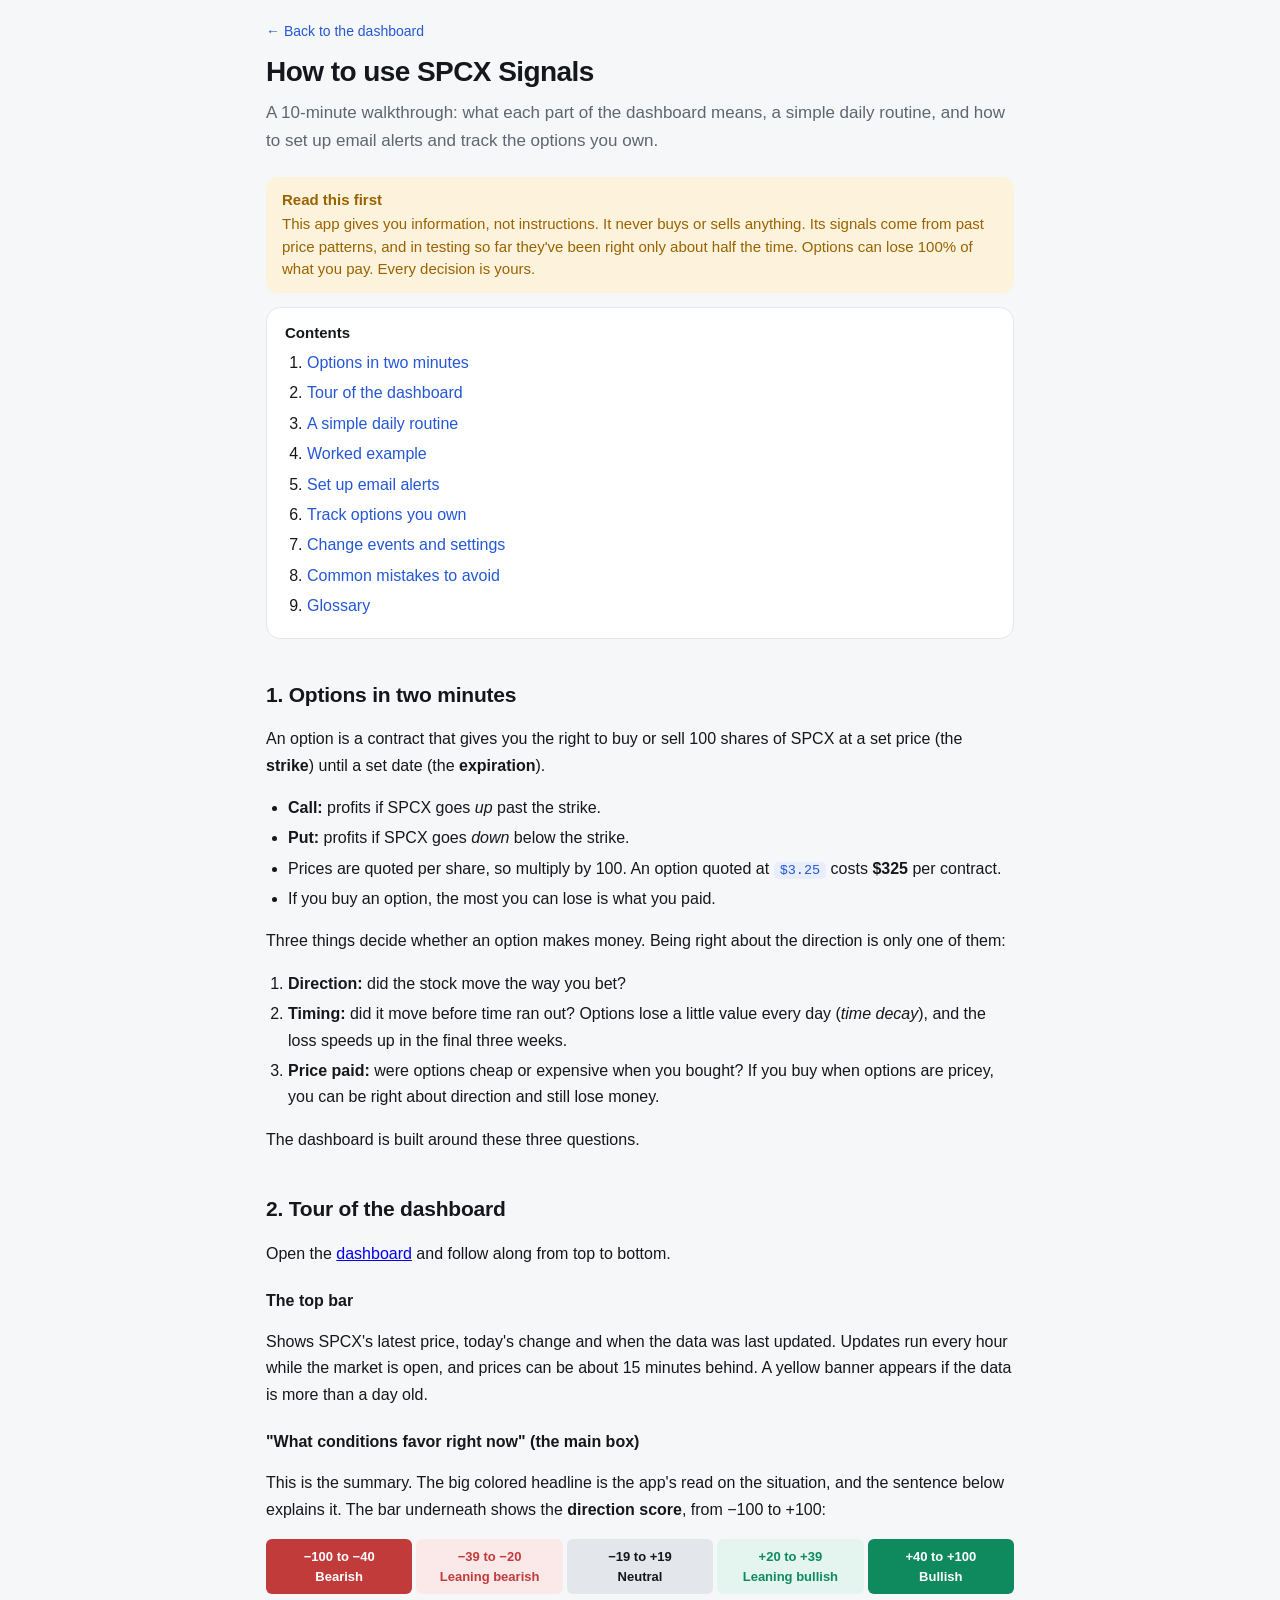
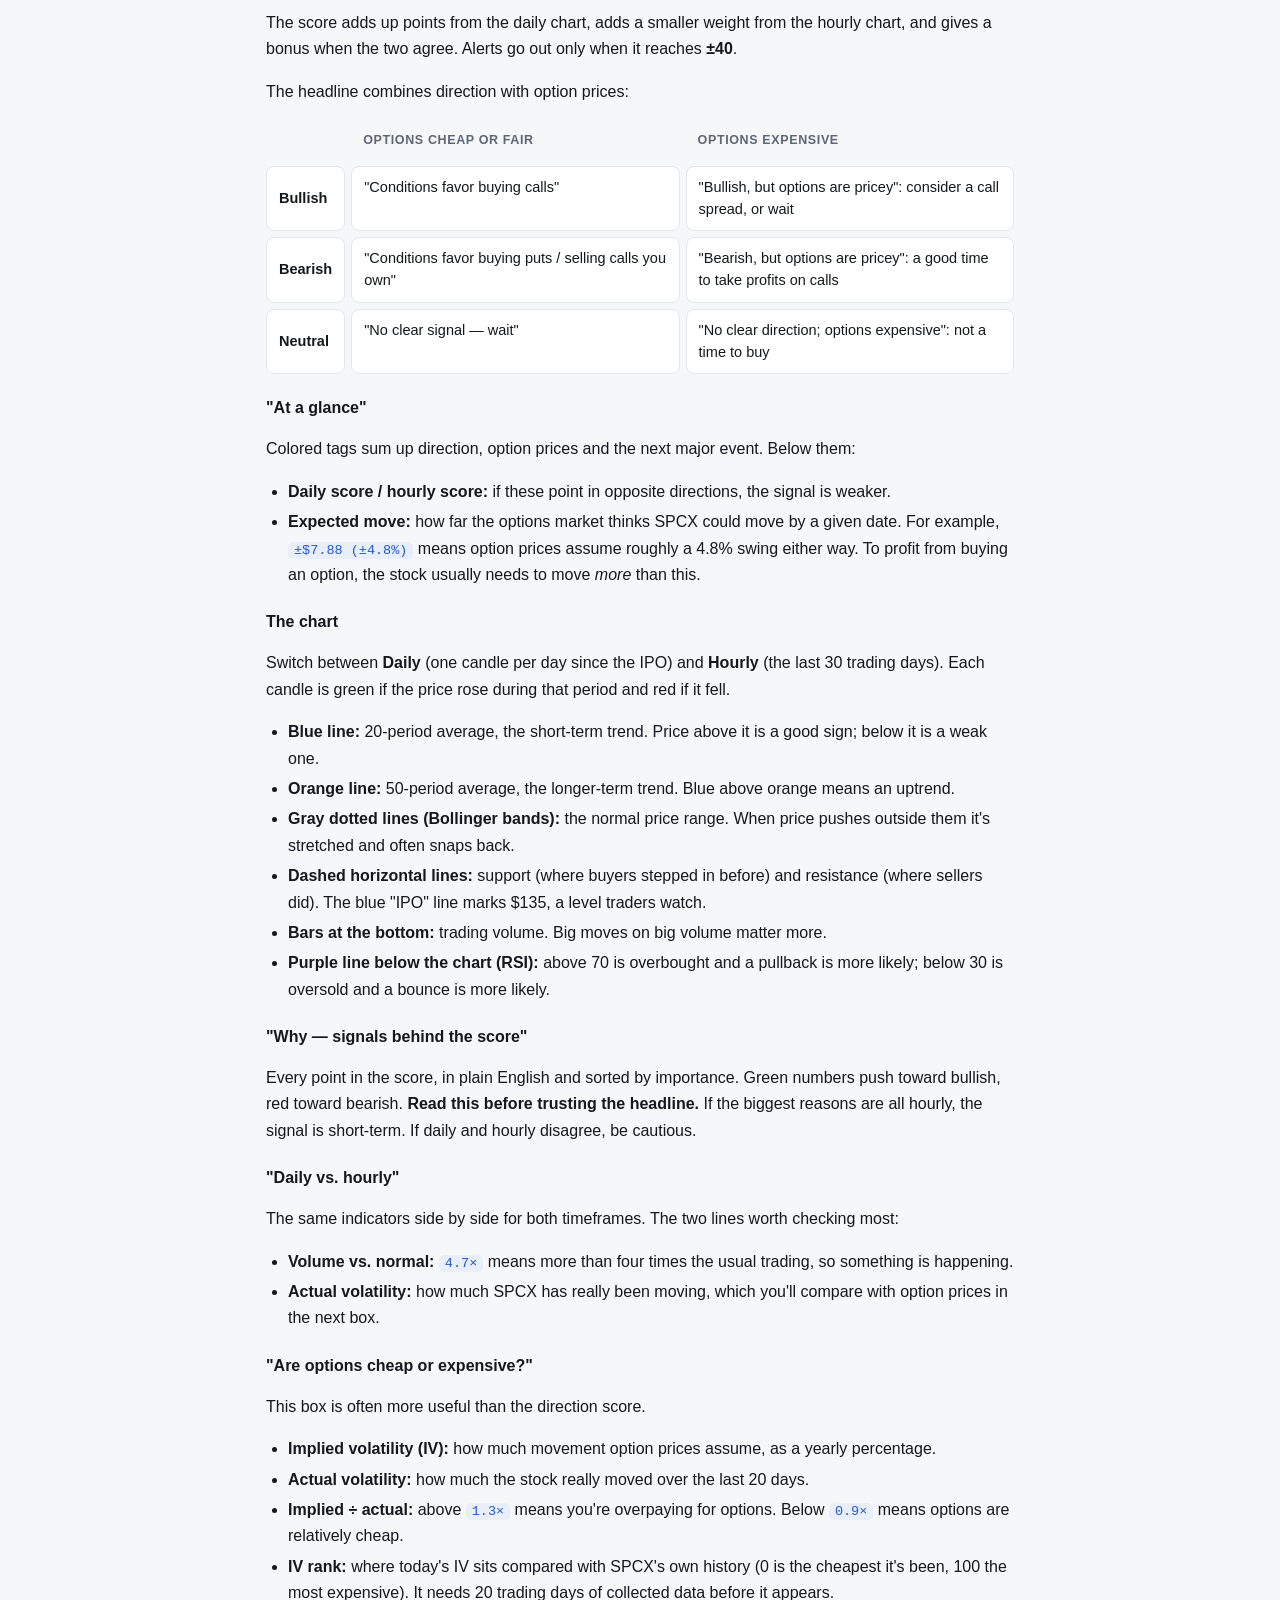
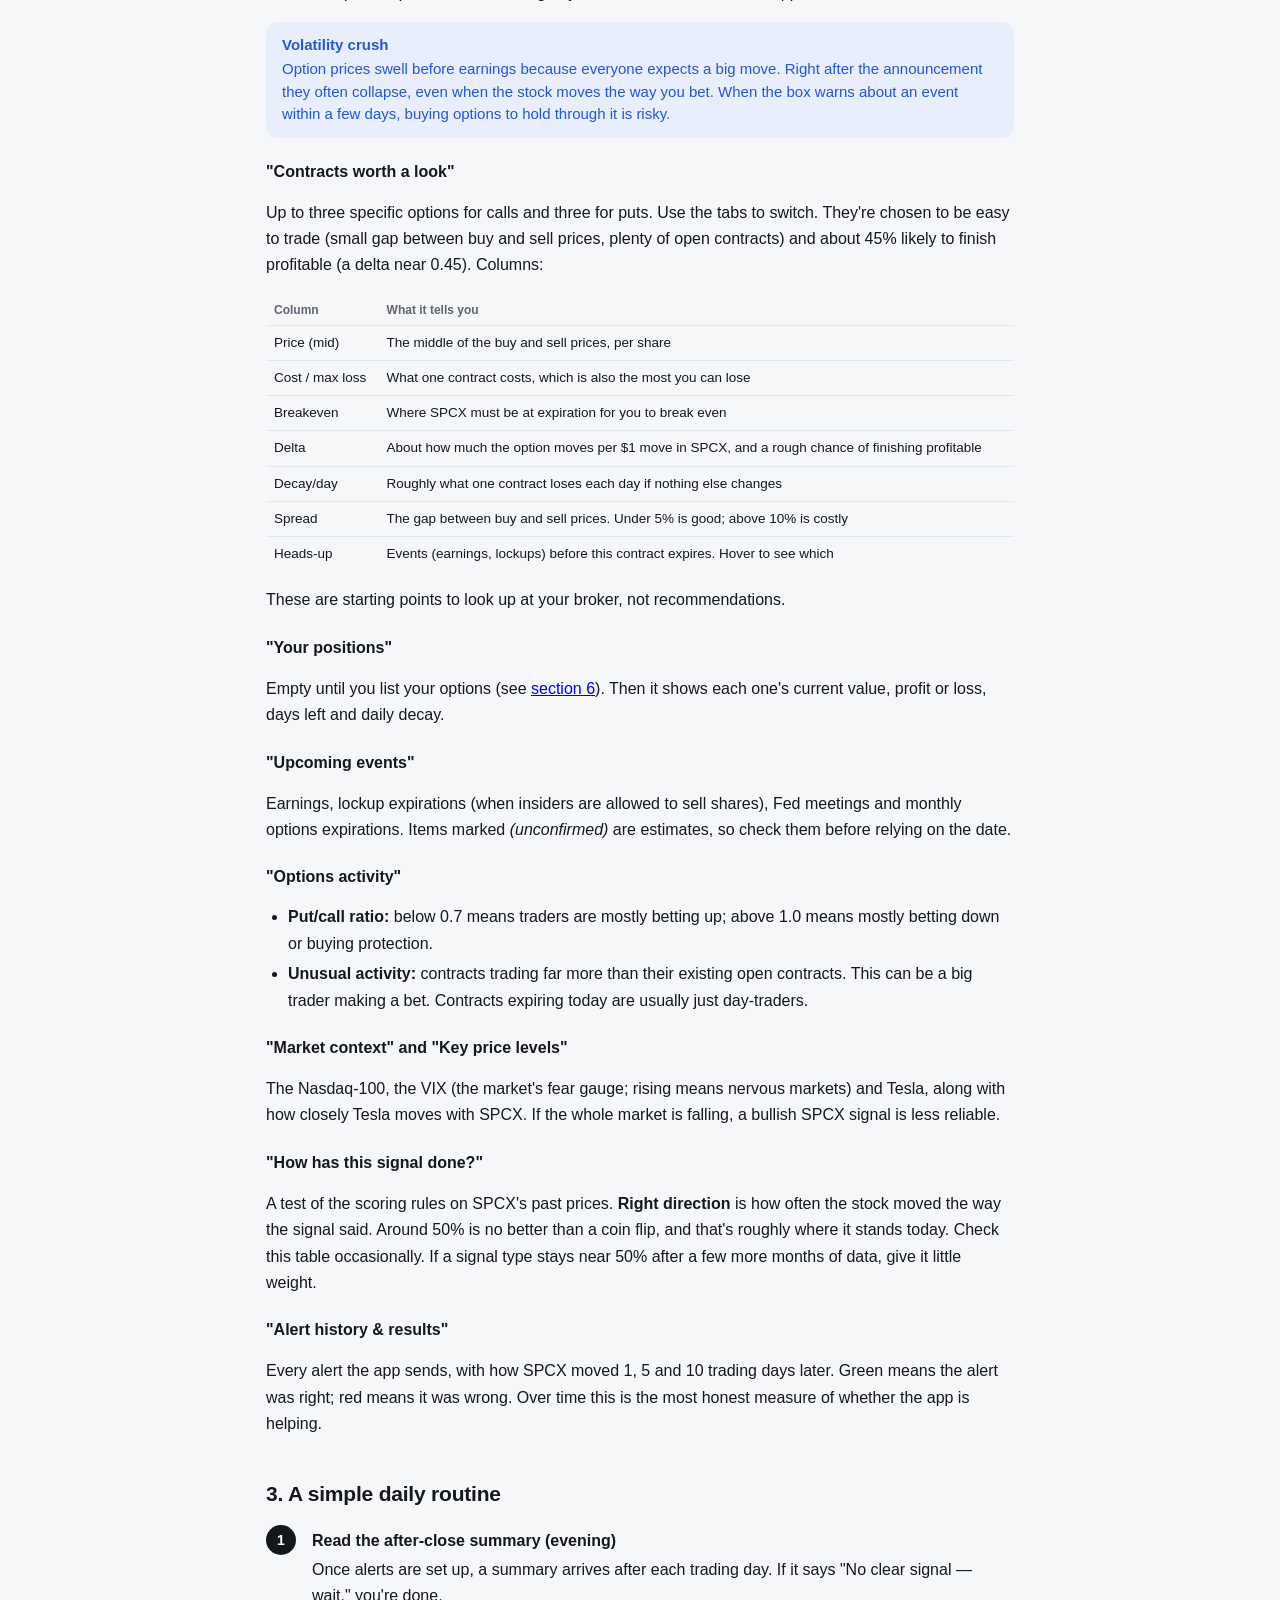
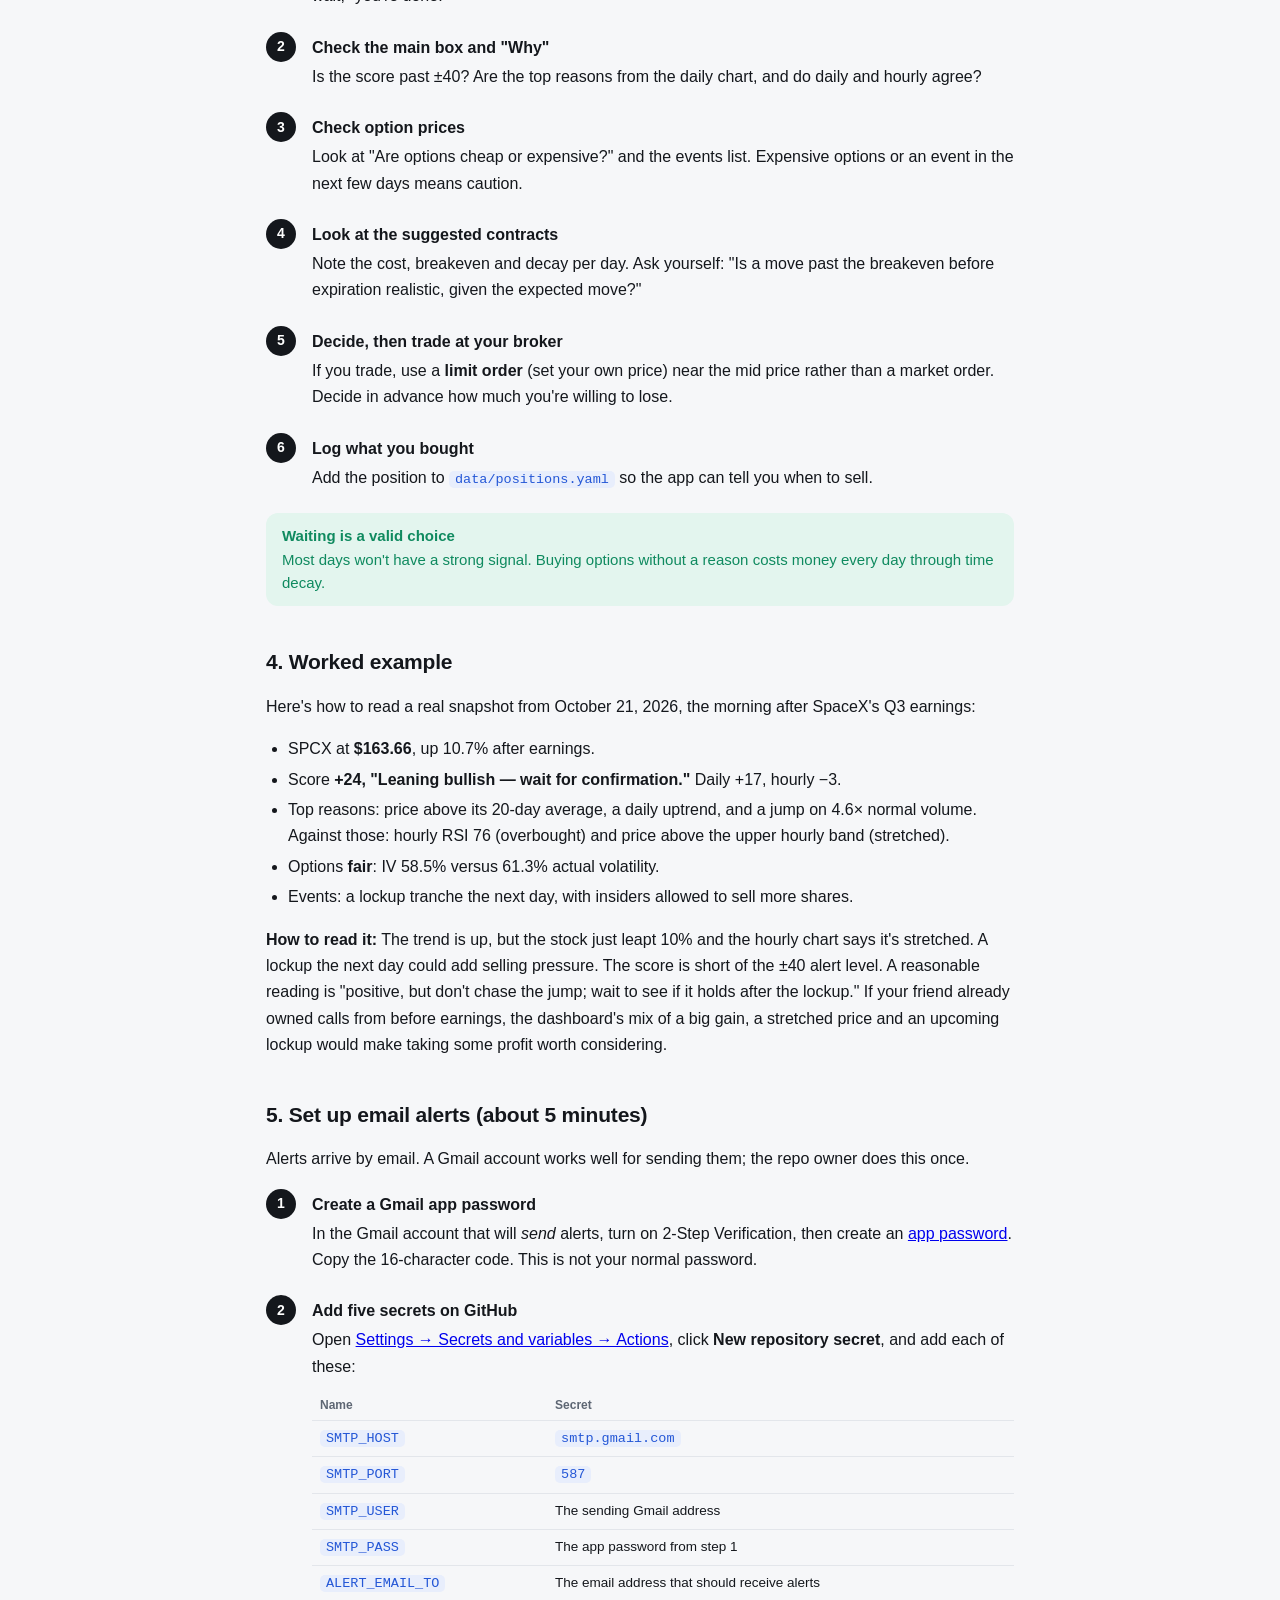
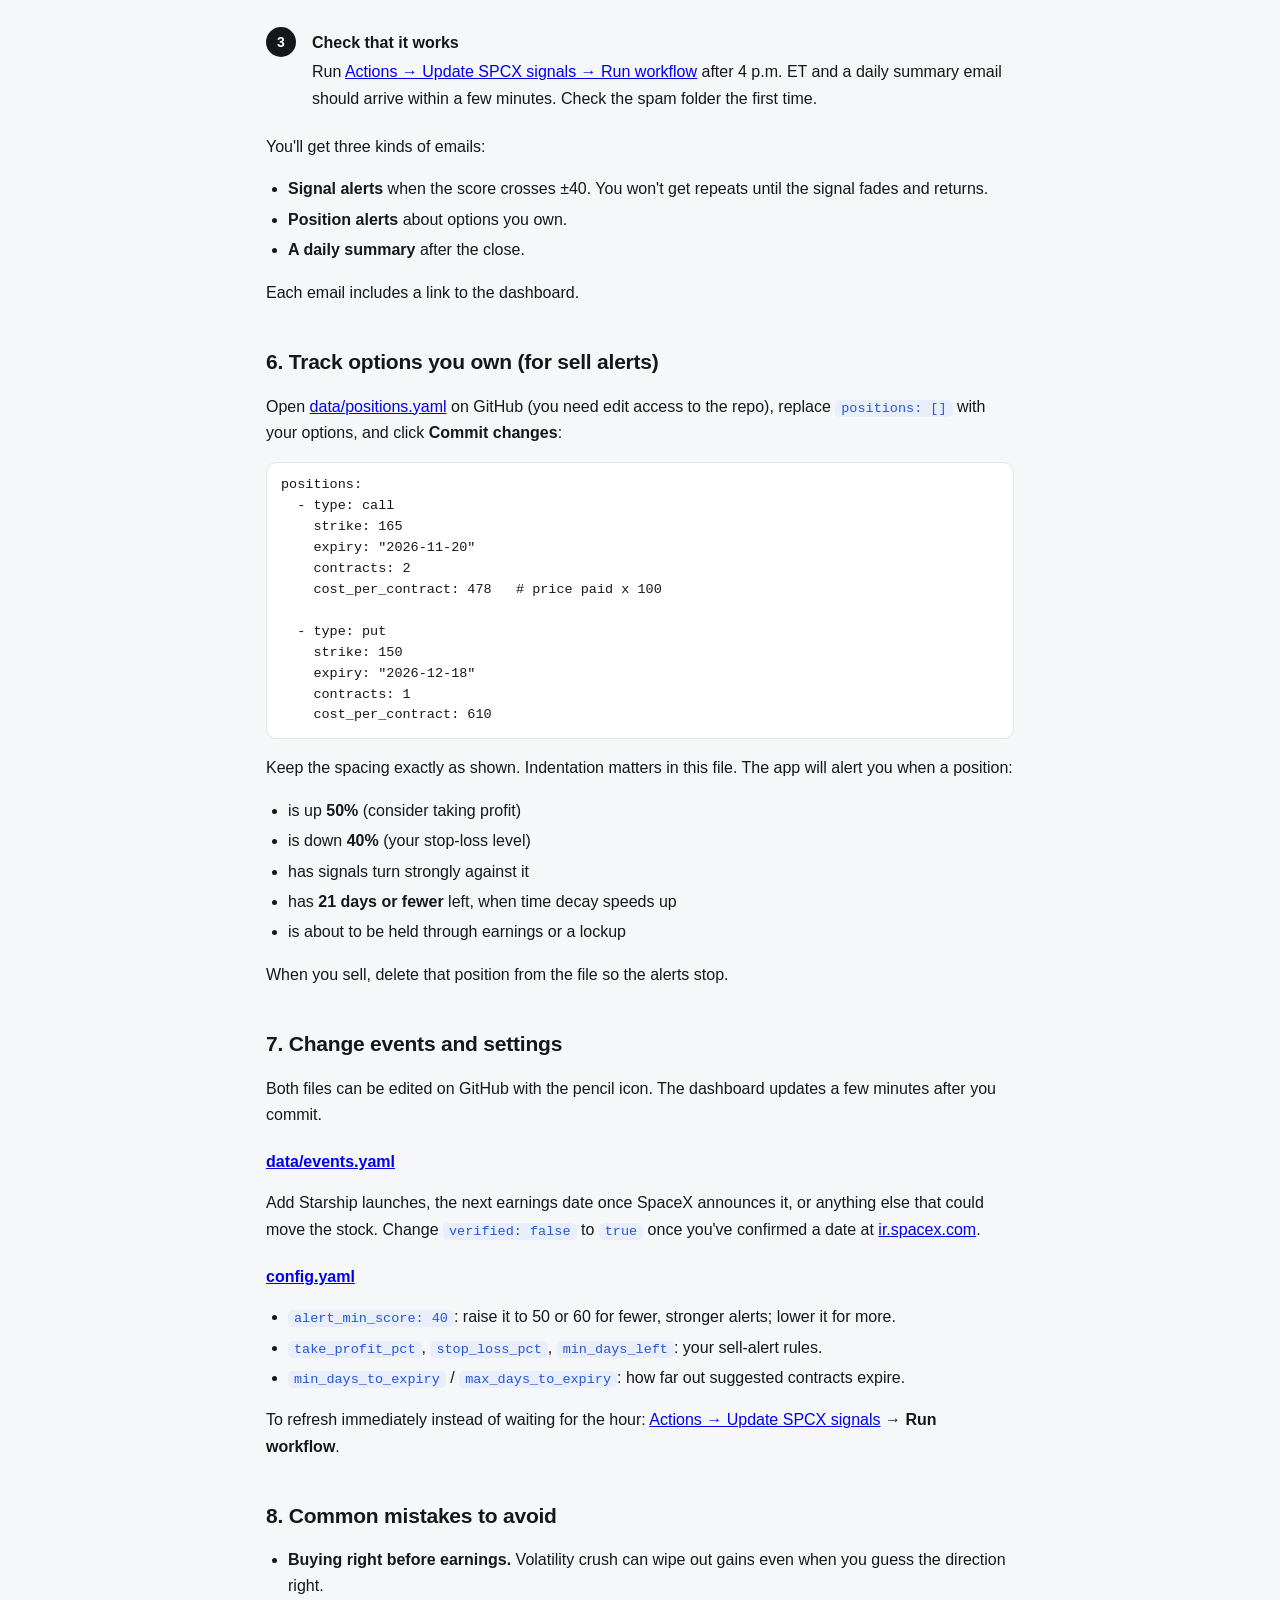
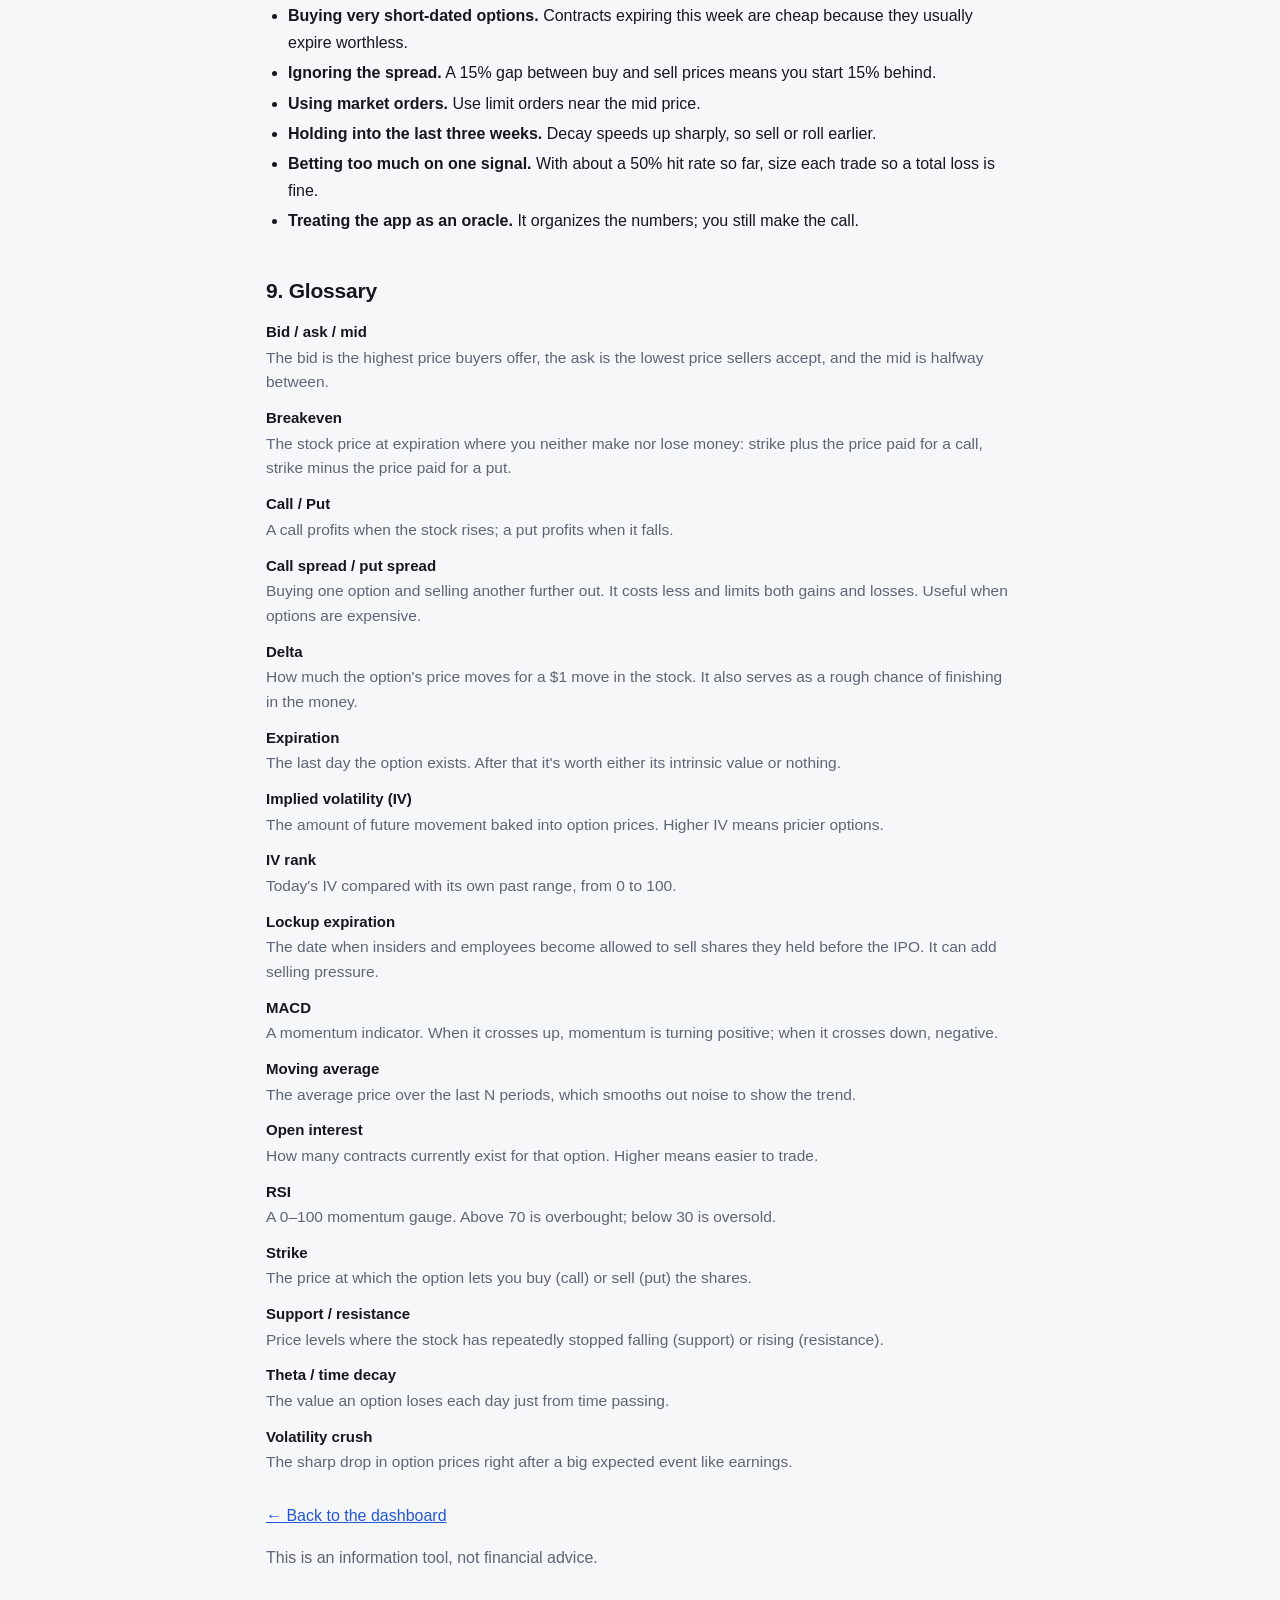
==== docs/guide.html @ 693ef8c3 "Remove phone push alerts; keep email only Drop the ntfy push channel from the alert sender, workflow" ====
<!doctype html>
<html lang="en">
<head>
<meta charset="utf-8">
<meta name="viewport" content="width=device-width, initial-scale=1">
<title>How to Use SPCX Signals</title>
<link rel="icon" href="data:image/svg+xml,<svg xmlns='http://www.w3.org/2000/svg' viewBox='0 0 100 100'><text y='.9em' font-size='90'>🚀</text></svg>">
<link rel="stylesheet" href="style.css">
<style>
  .guide { max-width: 780px; margin: 0 auto; padding: 20px 16px 60px; }
  .guide h1 { font-size: 28px; letter-spacing: -.02em; margin: 8px 0 6px; }
  .guide .lede { color: var(--muted); font-size: 17px; margin: 0 0 22px; }
  .guide h2 { font-size: 21px; margin: 40px 0 10px; letter-spacing: -.01em; scroll-margin-top: 16px; }
  .guide h3 { font-size: 16px; margin: 22px 0 6px; }
  .guide p, .guide li { font-size: 16px; line-height: 1.65; }
  .guide ol, .guide ul { padding-left: 22px; }
  .guide li { margin: 4px 0; }
  .guide code { font-family: var(--mono); font-size: 13.5px; background: var(--accent-bg); color: var(--accent); padding: 1px 6px; border-radius: 5px; }
  .guide pre { background: var(--card); border: 1px solid var(--line); border-radius: 10px; padding: 12px 14px; overflow-x: auto; font: 13.5px/1.55 var(--mono); }
  .guide pre code { background: none; color: var(--ink); padding: 0; }
  .back { font-size: 14px; color: var(--accent); text-decoration: none; }
  .toc { background: var(--card); border: 1px solid var(--line); border-radius: 14px; padding: 14px 18px; }
  .toc ol { margin: 6px 0 0; } .toc a { color: var(--accent); text-decoration: none; }
  .callout { border-radius: 12px; padding: 12px 16px; margin: 14px 0; font-size: 15px; }
  .callout.warn { background: var(--warn-bg); color: var(--warn); }
  .callout.tip { background: var(--up-bg); color: var(--up); }
  .callout.info { background: var(--accent-bg); color: var(--accent); }
  .callout strong { display: block; margin-bottom: 2px; }
  .step { display: grid; grid-template-columns: 34px 1fr; gap: 12px; margin: 16px 0; }
  .step .n { width: 30px; height: 30px; border-radius: 50%; background: var(--ink); color: var(--card); display: grid; place-items: center; font-weight: 700; font-size: 14px; }
  .step h3 { margin: 4px 0 4px; }
  .step p { margin: 0 0 6px; }
  .matrix { display: grid; grid-template-columns: auto 1fr 1fr; gap: 6px; font-size: 14.5px; margin: 12px 0; }
  .matrix div { background: var(--card); border: 1px solid var(--line); border-radius: 8px; padding: 10px 12px; }
  .matrix .h { background: transparent; border: 0; font-weight: 700; color: var(--muted); font-size: 12.5px; text-transform: uppercase; letter-spacing: .05em; align-self: end; }
  .matrix .rowh { font-weight: 700; display: flex; align-items: center; }
  .scorebar { display: grid; grid-template-columns: repeat(5, 1fr); gap: 4px; margin: 10px 0 4px; font-size: 13px; text-align: center; }
  .scorebar div { padding: 8px 4px; border-radius: 6px; font-weight: 600; }
  dl.gloss dt { font-weight: 700; margin-top: 12px; }
  dl.gloss dd { margin: 2px 0 0; color: var(--muted); font-size: 15.5px; line-height: 1.6; }
  .guide table { margin: 10px 0; } .guide td, .guide th { white-space: normal; vertical-align: top; } .guide p, .guide li, .guide dd { overflow-wrap: anywhere; }
  @media (max-width: 560px) { .matrix { grid-template-columns: 1fr; } .matrix .h:first-child { display: none; } .scorebar { grid-template-columns: 1fr; } }
</style>
</head>
<body>
<div class="guide">
  <a class="back" href="./">← Back to the dashboard</a>
  <h1>How to use SPCX Signals</h1>
  <p class="lede">A 10-minute walkthrough: what each part of the dashboard means, a simple daily routine, and how to set up email alerts and track the options you own.</p>

  <div class="callout warn"><strong>Read this first</strong>This app gives you information, not instructions. It never buys or sells anything. Its signals come from past price patterns, and in testing so far they've been right only about half the time. Options can lose 100% of what you pay. Every decision is yours.</div>

  <nav class="toc">
    <strong>Contents</strong>
    <ol>
      <li><a href="#basics">Options in two minutes</a></li>
      <li><a href="#tour">Tour of the dashboard</a></li>
      <li><a href="#routine">A simple daily routine</a></li>
      <li><a href="#example">Worked example</a></li>
      <li><a href="#alerts">Set up email alerts</a></li>
      <li><a href="#positions">Track options you own</a></li>
      <li><a href="#settings">Change events and settings</a></li>
      <li><a href="#mistakes">Common mistakes to avoid</a></li>
      <li><a href="#glossary">Glossary</a></li>
    </ol>
  </nav>

  <!-- ------------------------------------------------------------ -->
  <h2 id="basics">1. Options in two minutes</h2>
  <p>An option is a contract that gives you the right to buy or sell 100 shares of SPCX at a set price (the <strong>strike</strong>) until a set date (the <strong>expiration</strong>).</p>
  <ul>
    <li><strong>Call:</strong> profits if SPCX goes <em>up</em> past the strike.</li>
    <li><strong>Put:</strong> profits if SPCX goes <em>down</em> below the strike.</li>
    <li>Prices are quoted per share, so multiply by 100. An option quoted at <code>$3.25</code> costs <strong>$325</strong> per contract.</li>
    <li>If you buy an option, the most you can lose is what you paid.</li>
  </ul>
  <p>Three things decide whether an option makes money. Being right about the direction is only one of them:</p>
  <ol>
    <li><strong>Direction:</strong> did the stock move the way you bet?</li>
    <li><strong>Timing:</strong> did it move before time ran out? Options lose a little value every day (<em>time decay</em>), and the loss speeds up in the final three weeks.</li>
    <li><strong>Price paid:</strong> were options cheap or expensive when you bought? If you buy when options are pricey, you can be right about direction and still lose money.</li>
  </ol>
  <p>The dashboard is built around these three questions.</p>

  <!-- ------------------------------------------------------------ -->
  <h2 id="tour">2. Tour of the dashboard</h2>
  <p>Open the <a href="./">dashboard</a> and follow along from top to bottom.</p>

  <h3>The top bar</h3>
  <p>Shows SPCX's latest price, today's change and when the data was last updated. Updates run every hour while the market is open, and prices can be about 15 minutes behind. A yellow banner appears if the data is more than a day old.</p>

  <h3>"What conditions favor right now" (the main box)</h3>
  <p>This is the summary. The big colored headline is the app's read on the situation, and the sentence below explains it. The bar underneath shows the <strong>direction score</strong>, from −100 to +100:</p>
  <div class="scorebar">
    <div style="background:var(--down);color:#fff">−100 to −40<br>Bearish</div>
    <div style="background:var(--down-bg);color:var(--down)">−39 to −20<br>Leaning bearish</div>
    <div style="background:var(--line)">−19 to +19<br>Neutral</div>
    <div style="background:var(--up-bg);color:var(--up)">+20 to +39<br>Leaning bullish</div>
    <div style="background:var(--up);color:#fff">+40 to +100<br>Bullish</div>
  </div>
  <p>The score adds up points from the daily chart, adds a smaller weight from the hourly chart, and gives a bonus when the two agree. Alerts go out only when it reaches <strong>±40</strong>.</p>
  <p>The headline combines direction with option prices:</p>
  <div class="matrix">
    <div class="h"></div><div class="h">Options cheap or fair</div><div class="h">Options expensive</div>
    <div class="rowh">Bullish</div><div>"Conditions favor buying calls"</div><div>"Bullish, but options are pricey": consider a call spread, or wait</div>
    <div class="rowh">Bearish</div><div>"Conditions favor buying puts / selling calls you own"</div><div>"Bearish, but options are pricey": a good time to take profits on calls</div>
    <div class="rowh">Neutral</div><div>"No clear signal — wait"</div><div>"No clear direction; options expensive": not a time to buy</div>
  </div>

  <h3>"At a glance"</h3>
  <p>Colored tags sum up direction, option prices and the next major event. Below them:</p>
  <ul>
    <li><strong>Daily score / hourly score:</strong> if these point in opposite directions, the signal is weaker.</li>
    <li><strong>Expected move:</strong> how far the options market thinks SPCX could move by a given date. For example, <code>±$7.88 (±4.8%)</code> means option prices assume roughly a 4.8% swing either way. To profit from buying an option, the stock usually needs to move <em>more</em> than this.</li>
  </ul>

  <h3>The chart</h3>
  <p>Switch between <strong>Daily</strong> (one candle per day since the IPO) and <strong>Hourly</strong> (the last 30 trading days). Each candle is green if the price rose during that period and red if it fell.</p>
  <ul>
    <li><strong>Blue line:</strong> 20-period average, the short-term trend. Price above it is a good sign; below it is a weak one.</li>
    <li><strong>Orange line:</strong> 50-period average, the longer-term trend. Blue above orange means an uptrend.</li>
    <li><strong>Gray dotted lines (Bollinger bands):</strong> the normal price range. When price pushes outside them it's stretched and often snaps back.</li>
    <li><strong>Dashed horizontal lines:</strong> support (where buyers stepped in before) and resistance (where sellers did). The blue "IPO" line marks $135, a level traders watch.</li>
    <li><strong>Bars at the bottom:</strong> trading volume. Big moves on big volume matter more.</li>
    <li><strong>Purple line below the chart (RSI):</strong> above 70 is overbought and a pullback is more likely; below 30 is oversold and a bounce is more likely.</li>
  </ul>

  <h3>"Why — signals behind the score"</h3>
  <p>Every point in the score, in plain English and sorted by importance. Green numbers push toward bullish, red toward bearish. <strong>Read this before trusting the headline.</strong> If the biggest reasons are all hourly, the signal is short-term. If daily and hourly disagree, be cautious.</p>

  <h3>"Daily vs. hourly"</h3>
  <p>The same indicators side by side for both timeframes. The two lines worth checking most:</p>
  <ul>
    <li><strong>Volume vs. normal:</strong> <code>4.7×</code> means more than four times the usual trading, so something is happening.</li>
    <li><strong>Actual volatility:</strong> how much SPCX has really been moving, which you'll compare with option prices in the next box.</li>
  </ul>

  <h3>"Are options cheap or expensive?"</h3>
  <p>This box is often more useful than the direction score.</p>
  <ul>
    <li><strong>Implied volatility (IV):</strong> how much movement option prices assume, as a yearly percentage.</li>
    <li><strong>Actual volatility:</strong> how much the stock really moved over the last 20 days.</li>
    <li><strong>Implied ÷ actual:</strong> above <code>1.3×</code> means you're overpaying for options. Below <code>0.9×</code> means options are relatively cheap.</li>
    <li><strong>IV rank:</strong> where today's IV sits compared with SPCX's own history (0 is the cheapest it's been, 100 the most expensive). It needs 20 trading days of collected data before it appears.</li>
  </ul>
  <div class="callout info"><strong>Volatility crush</strong>Option prices swell before earnings because everyone expects a big move. Right after the announcement they often collapse, even when the stock moves the way you bet. When the box warns about an event within a few days, buying options to hold through it is risky.</div>

  <h3>"Contracts worth a look"</h3>
  <p>Up to three specific options for calls and three for puts. Use the tabs to switch. They're chosen to be easy to trade (small gap between buy and sell prices, plenty of open contracts) and about 45% likely to finish profitable (a delta near 0.45). Columns:</p>
  <table>
    <tr><th>Column</th><th>What it tells you</th></tr>
    <tr><td>Price (mid)</td><td>The middle of the buy and sell prices, per share</td></tr>
    <tr><td>Cost / max loss</td><td>What one contract costs, which is also the most you can lose</td></tr>
    <tr><td>Breakeven</td><td>Where SPCX must be at expiration for you to break even</td></tr>
    <tr><td>Delta</td><td>About how much the option moves per $1 move in SPCX, and a rough chance of finishing profitable</td></tr>
    <tr><td>Decay/day</td><td>Roughly what one contract loses each day if nothing else changes</td></tr>
    <tr><td>Spread</td><td>The gap between buy and sell prices. Under 5% is good; above 10% is costly</td></tr>
    <tr><td>Heads-up</td><td>Events (earnings, lockups) before this contract expires. Hover to see which</td></tr>
  </table>
  <p>These are starting points to look up at your broker, not recommendations.</p>

  <h3>"Your positions"</h3>
  <p>Empty until you list your options (see <a href="#positions">section 6</a>). Then it shows each one's current value, profit or loss, days left and daily decay.</p>

  <h3>"Upcoming events"</h3>
  <p>Earnings, lockup expirations (when insiders are allowed to sell shares), Fed meetings and monthly options expirations. Items marked <em>(unconfirmed)</em> are estimates, so check them before relying on the date.</p>

  <h3>"Options activity"</h3>
  <ul>
    <li><strong>Put/call ratio:</strong> below 0.7 means traders are mostly betting up; above 1.0 means mostly betting down or buying protection.</li>
    <li><strong>Unusual activity:</strong> contracts trading far more than their existing open contracts. This can be a big trader making a bet. Contracts expiring today are usually just day-traders.</li>
  </ul>

  <h3>"Market context" and "Key price levels"</h3>
  <p>The Nasdaq-100, the VIX (the market's fear gauge; rising means nervous markets) and Tesla, along with how closely Tesla moves with SPCX. If the whole market is falling, a bullish SPCX signal is less reliable.</p>

  <h3>"How has this signal done?"</h3>
  <p>A test of the scoring rules on SPCX's past prices. <strong>Right direction</strong> is how often the stock moved the way the signal said. Around 50% is no better than a coin flip, and that's roughly where it stands today. Check this table occasionally. If a signal type stays near 50% after a few more months of data, give it little weight.</p>

  <h3>"Alert history &amp; results"</h3>
  <p>Every alert the app sends, with how SPCX moved 1, 5 and 10 trading days later. Green means the alert was right; red means it was wrong. Over time this is the most honest measure of whether the app is helping.</p>

  <!-- ------------------------------------------------------------ -->
  <h2 id="routine">3. A simple daily routine</h2>
  <div class="step"><div class="n">1</div><div><h3>Read the after-close summary (evening)</h3><p>Once alerts are set up, a summary arrives after each trading day. If it says "No clear signal — wait," you're done.</p></div></div>
  <div class="step"><div class="n">2</div><div><h3>Check the main box and "Why"</h3><p>Is the score past ±40? Are the top reasons from the daily chart, and do daily and hourly agree?</p></div></div>
  <div class="step"><div class="n">3</div><div><h3>Check option prices</h3><p>Look at "Are options cheap or expensive?" and the events list. Expensive options or an event in the next few days means caution.</p></div></div>
  <div class="step"><div class="n">4</div><div><h3>Look at the suggested contracts</h3><p>Note the cost, breakeven and decay per day. Ask yourself: "Is a move past the breakeven before expiration realistic, given the expected move?"</p></div></div>
  <div class="step"><div class="n">5</div><div><h3>Decide, then trade at your broker</h3><p>If you trade, use a <strong>limit order</strong> (set your own price) near the mid price rather than a market order. Decide in advance how much you're willing to lose.</p></div></div>
  <div class="step"><div class="n">6</div><div><h3>Log what you bought</h3><p>Add the position to <code>data/positions.yaml</code> so the app can tell you when to sell.</p></div></div>
  <div class="callout tip"><strong>Waiting is a valid choice</strong>Most days won't have a strong signal. Buying options without a reason costs money every day through time decay.</div>

  <!-- ------------------------------------------------------------ -->
  <h2 id="example">4. Worked example</h2>
  <p>Here's how to read a real snapshot from October 21, 2026, the morning after SpaceX's Q3 earnings:</p>
  <ul>
    <li>SPCX at <strong>$163.66</strong>, up 10.7% after earnings.</li>
    <li>Score <strong>+24, "Leaning bullish — wait for confirmation."</strong> Daily +17, hourly −3.</li>
    <li>Top reasons: price above its 20-day average, a daily uptrend, and a jump on 4.6× normal volume. Against those: hourly RSI 76 (overbought) and price above the upper hourly band (stretched).</li>
    <li>Options <strong>fair</strong>: IV 58.5% versus 61.3% actual volatility.</li>
    <li>Events: a lockup tranche the next day, with insiders allowed to sell more shares.</li>
  </ul>
  <p><strong>How to read it:</strong> The trend is up, but the stock just leapt 10% and the hourly chart says it's stretched. A lockup the next day could add selling pressure. The score is short of the ±40 alert level. A reasonable reading is "positive, but don't chase the jump; wait to see if it holds after the lockup." If your friend already owned calls from before earnings, the dashboard's mix of a big gain, a stretched price and an upcoming lockup would make taking some profit worth considering.</p>

  <!-- ------------------------------------------------------------ -->
  <h2 id="alerts">5. Set up email alerts (about 5 minutes)</h2>
  <p>Alerts arrive by email. A Gmail account works well for sending them; the repo owner does this once.</p>
  <div class="step"><div class="n">1</div><div><h3>Create a Gmail app password</h3><p>In the Gmail account that will <em>send</em> alerts, turn on 2-Step Verification, then create an <a href="https://myaccount.google.com/apppasswords">app password</a>. Copy the 16-character code. This is not your normal password.</p></div></div>
  <div class="step"><div class="n">2</div><div><h3>Add five secrets on GitHub</h3><p>Open <a href="https://github.com/DYunck/spacex/settings/secrets/actions">Settings → Secrets and variables → Actions</a>, click <strong>New repository secret</strong>, and add each of these:</p>
  <table>
    <tr><th>Name</th><th>Secret</th></tr>
    <tr><td><code>SMTP_HOST</code></td><td><code>smtp.gmail.com</code></td></tr>
    <tr><td><code>SMTP_PORT</code></td><td><code>587</code></td></tr>
    <tr><td><code>SMTP_USER</code></td><td>The sending Gmail address</td></tr>
    <tr><td><code>SMTP_PASS</code></td><td>The app password from step 1</td></tr>
    <tr><td><code>ALERT_EMAIL_TO</code></td><td>The email address that should receive alerts</td></tr>
  </table></div></div>
  <div class="step"><div class="n">3</div><div><h3>Check that it works</h3><p>Run <a href="https://github.com/DYunck/spacex/actions/workflows/update.yml">Actions → Update SPCX signals → Run workflow</a> after 4 p.m. ET and a daily summary email should arrive within a few minutes. Check the spam folder the first time.</p></div></div>
  <p>You'll get three kinds of emails:</p>
  <ul>
    <li><strong>Signal alerts</strong> when the score crosses ±40. You won't get repeats until the signal fades and returns.</li>
    <li><strong>Position alerts</strong> about options you own.</li>
    <li><strong>A daily summary</strong> after the close.</li>
  </ul>
  <p>Each email includes a link to the dashboard.</p>

  <!-- ------------------------------------------------------------ -->
  <h2 id="positions">6. Track options you own (for sell alerts)</h2>
  <p>Open <a href="https://github.com/DYunck/spacex/edit/main/data/positions.yaml">data/positions.yaml</a> on GitHub (you need edit access to the repo), replace <code>positions: []</code> with your options, and click <strong>Commit changes</strong>:</p>
<pre><code>positions:
  - type: call
    strike: 165
    expiry: "2026-11-20"
    contracts: 2
    cost_per_contract: 478   # price paid x 100

  - type: put
    strike: 150
    expiry: "2026-12-18"
    contracts: 1
    cost_per_contract: 610</code></pre>
  <p>Keep the spacing exactly as shown. Indentation matters in this file. The app will alert you when a position:</p>
  <ul>
    <li>is up <strong>50%</strong> (consider taking profit)</li>
    <li>is down <strong>40%</strong> (your stop-loss level)</li>
    <li>has signals turn strongly against it</li>
    <li>has <strong>21 days or fewer</strong> left, when time decay speeds up</li>
    <li>is about to be held through earnings or a lockup</li>
  </ul>
  <p>When you sell, delete that position from the file so the alerts stop.</p>

  <!-- ------------------------------------------------------------ -->
  <h2 id="settings">7. Change events and settings</h2>
  <p>Both files can be edited on GitHub with the pencil icon. The dashboard updates a few minutes after you commit.</p>
  <h3><a href="https://github.com/DYunck/spacex/edit/main/data/events.yaml">data/events.yaml</a></h3>
  <p>Add Starship launches, the next earnings date once SpaceX announces it, or anything else that could move the stock. Change <code>verified: false</code> to <code>true</code> once you've confirmed a date at <a href="https://ir.spacex.com">ir.spacex.com</a>.</p>
  <h3><a href="https://github.com/DYunck/spacex/edit/main/config.yaml">config.yaml</a></h3>
  <ul>
    <li><code>alert_min_score: 40</code>: raise it to 50 or 60 for fewer, stronger alerts; lower it for more.</li>
    <li><code>take_profit_pct</code>, <code>stop_loss_pct</code>, <code>min_days_left</code>: your sell-alert rules.</li>
    <li><code>min_days_to_expiry</code> / <code>max_days_to_expiry</code>: how far out suggested contracts expire.</li>
  </ul>
  <p>To refresh immediately instead of waiting for the hour: <a href="https://github.com/DYunck/spacex/actions/workflows/update.yml">Actions → Update SPCX signals</a> → <strong>Run workflow</strong>.</p>

  <!-- ------------------------------------------------------------ -->
  <h2 id="mistakes">8. Common mistakes to avoid</h2>
  <ul>
    <li><strong>Buying right before earnings.</strong> Volatility crush can wipe out gains even when you guess the direction right.</li>
    <li><strong>Buying very short-dated options.</strong> Contracts expiring this week are cheap because they usually expire worthless.</li>
    <li><strong>Ignoring the spread.</strong> A 15% gap between buy and sell prices means you start 15% behind.</li>
    <li><strong>Using market orders.</strong> Use limit orders near the mid price.</li>
    <li><strong>Holding into the last three weeks.</strong> Decay speeds up sharply, so sell or roll earlier.</li>
    <li><strong>Betting too much on one signal.</strong> With about a 50% hit rate so far, size each trade so a total loss is fine.</li>
    <li><strong>Treating the app as an oracle.</strong> It organizes the numbers; you still make the call.</li>
  </ul>

  <!-- ------------------------------------------------------------ -->
  <h2 id="glossary">9. Glossary</h2>
  <dl class="gloss">
    <dt>Bid / ask / mid</dt><dd>The bid is the highest price buyers offer, the ask is the lowest price sellers accept, and the mid is halfway between.</dd>
    <dt>Breakeven</dt><dd>The stock price at expiration where you neither make nor lose money: strike plus the price paid for a call, strike minus the price paid for a put.</dd>
    <dt>Call / Put</dt><dd>A call profits when the stock rises; a put profits when it falls.</dd>
    <dt>Call spread / put spread</dt><dd>Buying one option and selling another further out. It costs less and limits both gains and losses. Useful when options are expensive.</dd>
    <dt>Delta</dt><dd>How much the option's price moves for a $1 move in the stock. It also serves as a rough chance of finishing in the money.</dd>
    <dt>Expiration</dt><dd>The last day the option exists. After that it's worth either its intrinsic value or nothing.</dd>
    <dt>Implied volatility (IV)</dt><dd>The amount of future movement baked into option prices. Higher IV means pricier options.</dd>
    <dt>IV rank</dt><dd>Today's IV compared with its own past range, from 0 to 100.</dd>
    <dt>Lockup expiration</dt><dd>The date when insiders and employees become allowed to sell shares they held before the IPO. It can add selling pressure.</dd>
    <dt>MACD</dt><dd>A momentum indicator. When it crosses up, momentum is turning positive; when it crosses down, negative.</dd>
    <dt>Moving average</dt><dd>The average price over the last N periods, which smooths out noise to show the trend.</dd>
    <dt>Open interest</dt><dd>How many contracts currently exist for that option. Higher means easier to trade.</dd>
    <dt>RSI</dt><dd>A 0–100 momentum gauge. Above 70 is overbought; below 30 is oversold.</dd>
    <dt>Strike</dt><dd>The price at which the option lets you buy (call) or sell (put) the shares.</dd>
    <dt>Support / resistance</dt><dd>Price levels where the stock has repeatedly stopped falling (support) or rising (resistance).</dd>
    <dt>Theta / time decay</dt><dd>The value an option loses each day just from time passing.</dd>
    <dt>Volatility crush</dt><dd>The sharp drop in option prices right after a big expected event like earnings.</dd>
  </dl>

  <footer>
    <p><a href="./">← Back to the dashboard</a></p>
    <p>This is an information tool, not financial advice.</p>
  </footer>
</div>
</body>
</html>
---- docs/style.css ----
:root {
  --bg: #f6f7f9; --card: #ffffff; --ink: #14171c; --muted: #5d6673; --line: #e3e6eb;
  --up: #0f8a5f; --up-bg: #e3f5ee; --down: #c23b3b; --down-bg: #fbe9e9;
  --warn: #9a6200; --warn-bg: #fdf3dc; --accent: #2457d6; --accent-bg: #e8eefc;
  --chart-grid: #eef0f3;
  --mono: ui-monospace, SFMono-Regular, Menlo, Consolas, monospace;
}
@media (prefers-color-scheme: dark) {
  :root:not([data-theme="light"]) {
    --bg: #0e1116; --card: #161a21; --ink: #e8ebf0; --muted: #98a1ae; --line: #262c36;
    --up: #3fcf95; --up-bg: #12291f; --down: #f07070; --down-bg: #2c1515;
    --warn: #f0b84a; --warn-bg: #2b2210; --accent: #7aa2ff; --accent-bg: #18223a;
    --chart-grid: #1d222b;
  }
}
* { box-sizing: border-box; }
body { margin: 0; background: var(--bg); color: var(--ink);
  font: 15px/1.5 -apple-system, BlinkMacSystemFont, "Segoe UI", Inter, Roboto, sans-serif; }
.wrap { max-width: 1180px; margin: 0 auto; padding: 20px 16px 60px; }
header.top { display: flex; flex-wrap: wrap; align-items: baseline; gap: 6px 18px; margin-bottom: 16px; }
header.top h1 { font-size: 20px; margin: 0; letter-spacing: -.01em; }
.price { font: 600 30px/1 var(--mono); }
.chg { font: 600 15px var(--mono); }
.updated { color: var(--muted); font-size: 13px; margin-left: auto; }
.banner { padding: 10px 14px; border-radius: 10px; margin-bottom: 14px; font-size: 14px; }
.banner.warn { background: var(--warn-bg); color: var(--warn); }
.grid { display: grid; gap: 14px; grid-template-columns: repeat(12, 1fr); }
.card { background: var(--card); border: 1px solid var(--line); border-radius: 14px; padding: 16px 18px; min-width: 0; }
.span12 { grid-column: span 12; } .span8 { grid-column: span 8; } .span6 { grid-column: span 6; } .span4 { grid-column: span 4; }
@media (max-width: 900px) { .span8, .span6, .span4 { grid-column: span 12; } }
.card h2 { font-size: 13px; text-transform: uppercase; letter-spacing: .06em; color: var(--muted); margin: 0 0 10px; font-weight: 600; }
.hero { display: grid; grid-template-columns: 1.4fr 1fr; gap: 18px; }
@media (max-width: 700px) { .hero { grid-template-columns: 1fr; } }
.stance { font-size: 24px; font-weight: 700; letter-spacing: -.01em; margin: 2px 0 6px; }
.stance.up { color: var(--up); } .stance.down { color: var(--down); }
.detail { color: var(--muted); margin: 0 0 12px; }
.gauge { position: relative; height: 10px; border-radius: 6px;
  background: linear-gradient(90deg, var(--down) 0%, var(--down-bg) 30%, var(--line) 50%, var(--up-bg) 70%, var(--up) 100%); }
.gauge .needle { position: absolute; top: -5px; width: 4px; height: 20px; background: var(--ink); border-radius: 2px; transform: translateX(-2px); }
.gauge-labels { display: flex; justify-content: space-between; font-size: 12px; color: var(--muted); margin-top: 6px; }
.chips { display: flex; flex-wrap: wrap; gap: 8px; }
.chip { display: inline-block; padding: 3px 10px; border-radius: 999px; font-size: 13px; font-weight: 600; background: var(--accent-bg); color: var(--accent); }
.chip.up { background: var(--up-bg); color: var(--up); } .chip.down { background: var(--down-bg); color: var(--down); }
.chip.warn { background: var(--warn-bg); color: var(--warn); }
.kv { display: grid; grid-template-columns: auto 1fr; gap: 6px 14px; font-size: 14px; }
.kv dt { color: var(--muted); } .kv dd { margin: 0; text-align: right; font-family: var(--mono); }
ul.reasons { list-style: none; padding: 0; margin: 0; }
ul.reasons li { display: flex; gap: 10px; padding: 6px 0; border-bottom: 1px solid var(--line); font-size: 14px; }
ul.reasons li:last-child { border: 0; }
.pts { font: 600 13px var(--mono); min-width: 44px; text-align: right; }
.pos { color: var(--up); } .neg { color: var(--down); } .muted { color: var(--muted); }
.tabs { display: flex; gap: 6px; margin-bottom: 10px; }
.tabs button { border: 1px solid var(--line); background: transparent; color: var(--ink); padding: 5px 12px; border-radius: 8px; cursor: pointer; font: inherit; font-size: 13px; }
.tabs button.on { background: var(--ink); color: var(--card); border-color: var(--ink); }
#chart { height: 380px; } #rsi { height: 110px; margin-top: 6px; }
.legend { display: flex; flex-wrap: wrap; gap: 14px; font-size: 12px; color: var(--muted); margin-top: 8px; }
.legend i { display: inline-block; width: 14px; height: 3px; vertical-align: middle; margin-right: 5px; border-radius: 2px; }
.scroll { overflow-x: auto; }
table { width: 100%; border-collapse: collapse; font-size: 13.5px; }
th { text-align: left; color: var(--muted); font-weight: 600; font-size: 12px; padding: 6px 8px; border-bottom: 1px solid var(--line); white-space: nowrap; }
td { padding: 7px 8px; border-bottom: 1px solid var(--line); white-space: nowrap; }
td.n, th.n { text-align: right; font-family: var(--mono); }
tr:last-child td { border-bottom: 0; }
.note { font-size: 13px; color: var(--muted); margin: 10px 0 0; }
.ev-type { font-size: 11px; text-transform: uppercase; letter-spacing: .05em; font-weight: 700; }
footer { margin-top: 28px; font-size: 13px; color: var(--muted); }
footer a, .card a { color: var(--accent); }
.empty { color: var(--muted); font-size: 14px; padding: 8px 0; }
.guide-link { font-size: 13px; font-weight: 600; color: var(--accent); background: var(--accent-bg); padding: 4px 10px; border-radius: 999px; text-decoration: none; white-space: nowrap; }
.guide-link:hover { text-decoration: underline; }
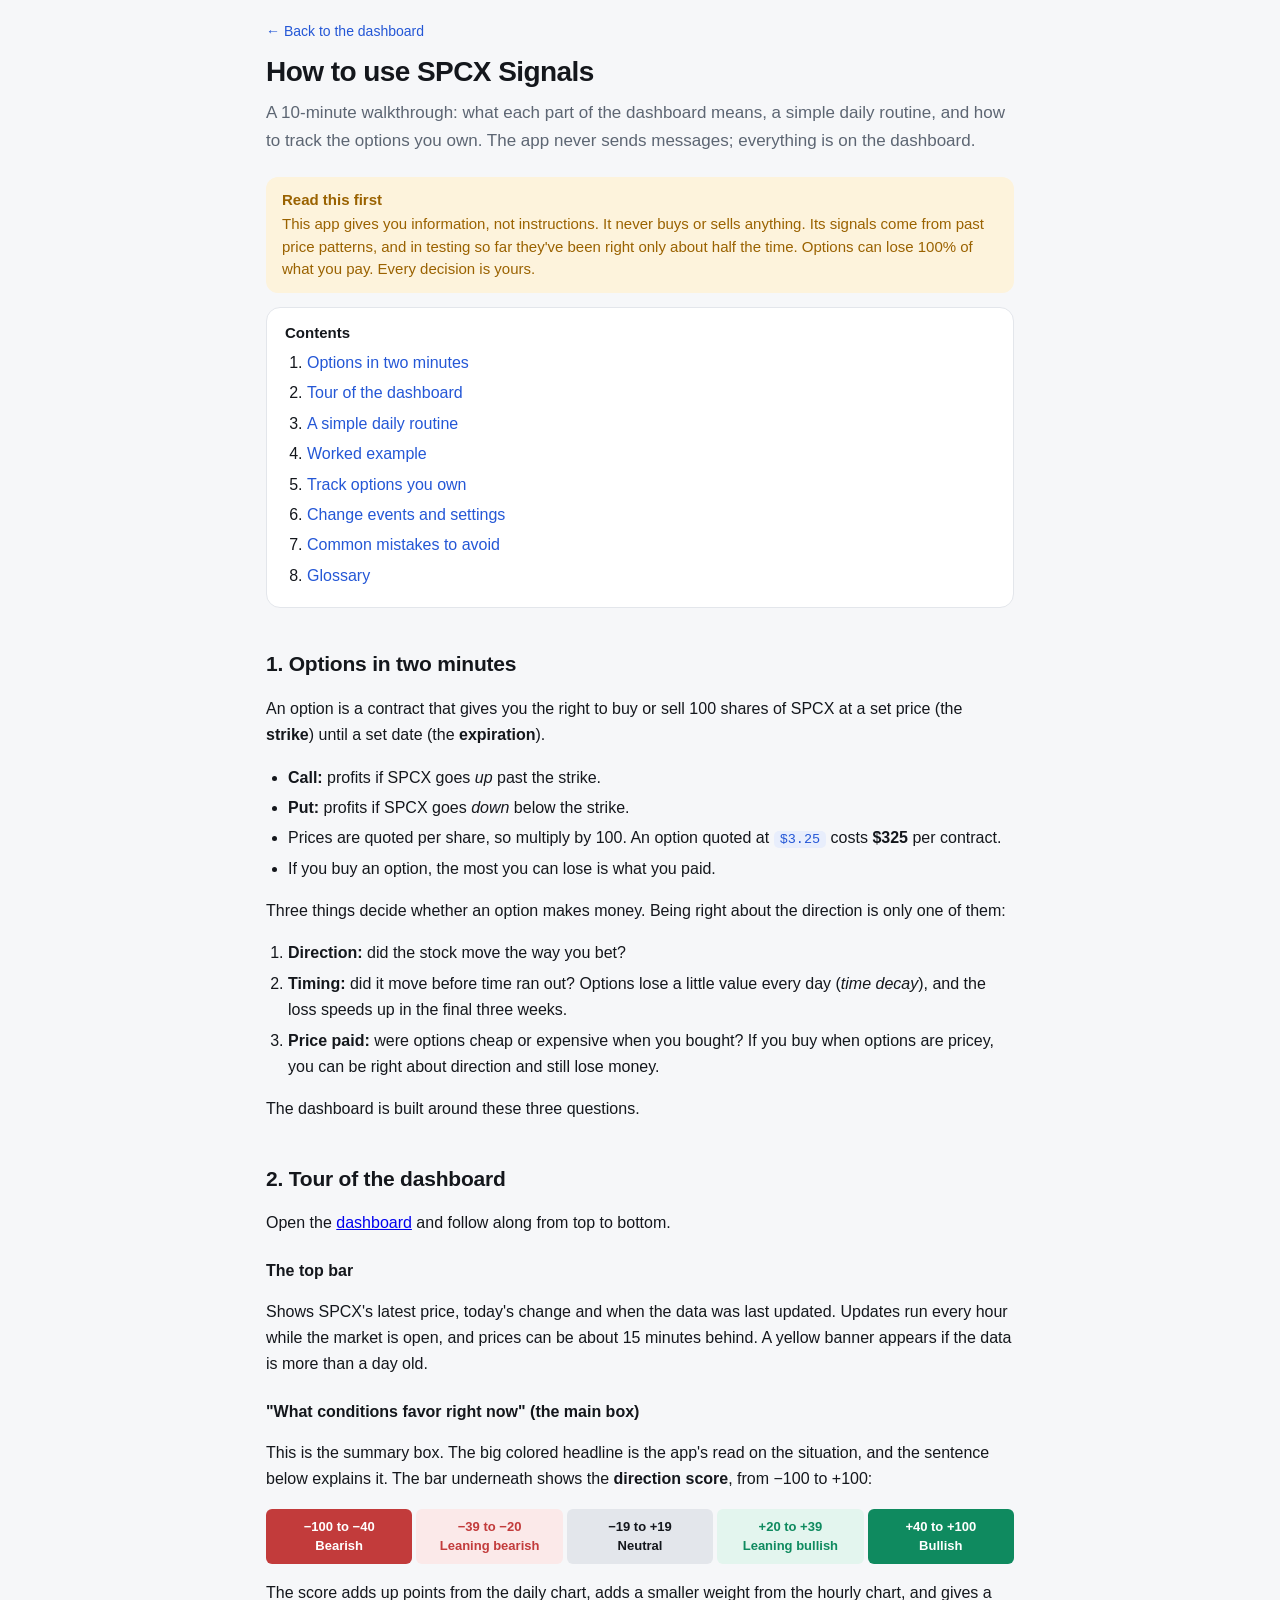
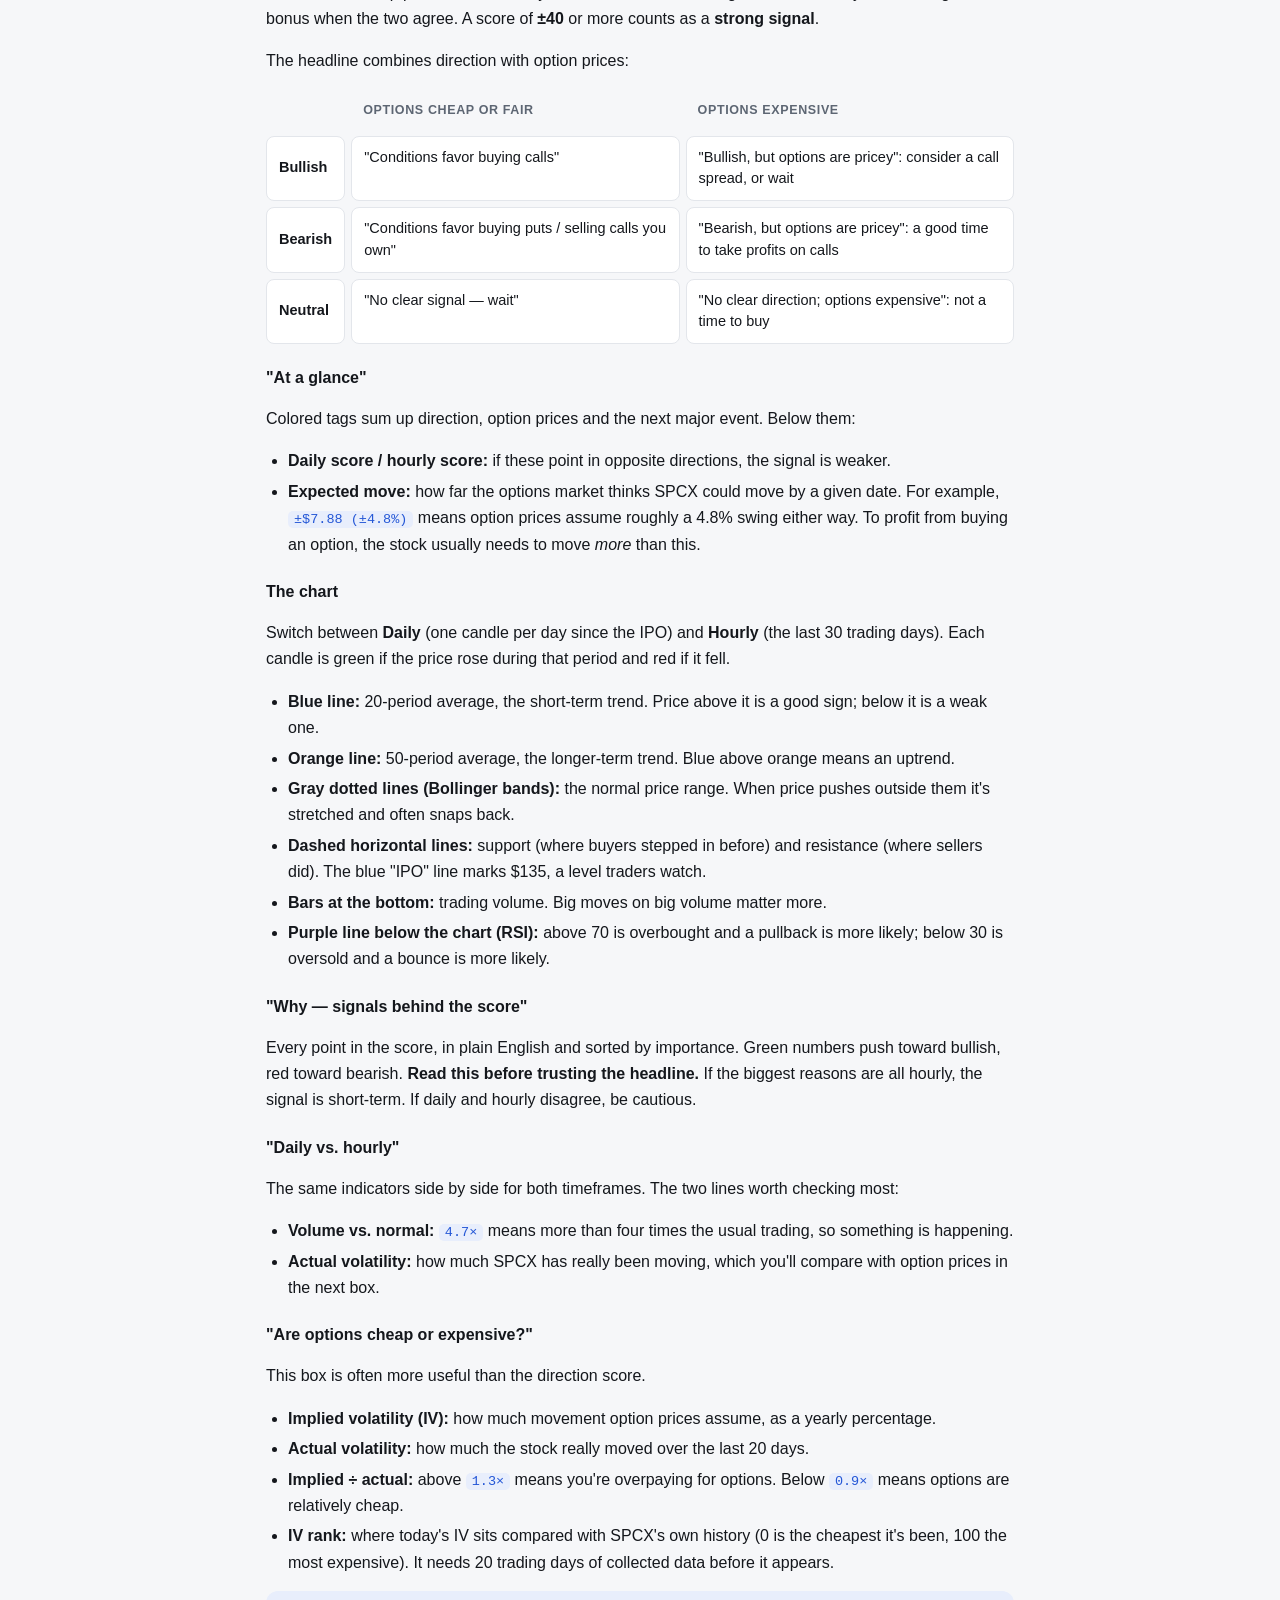
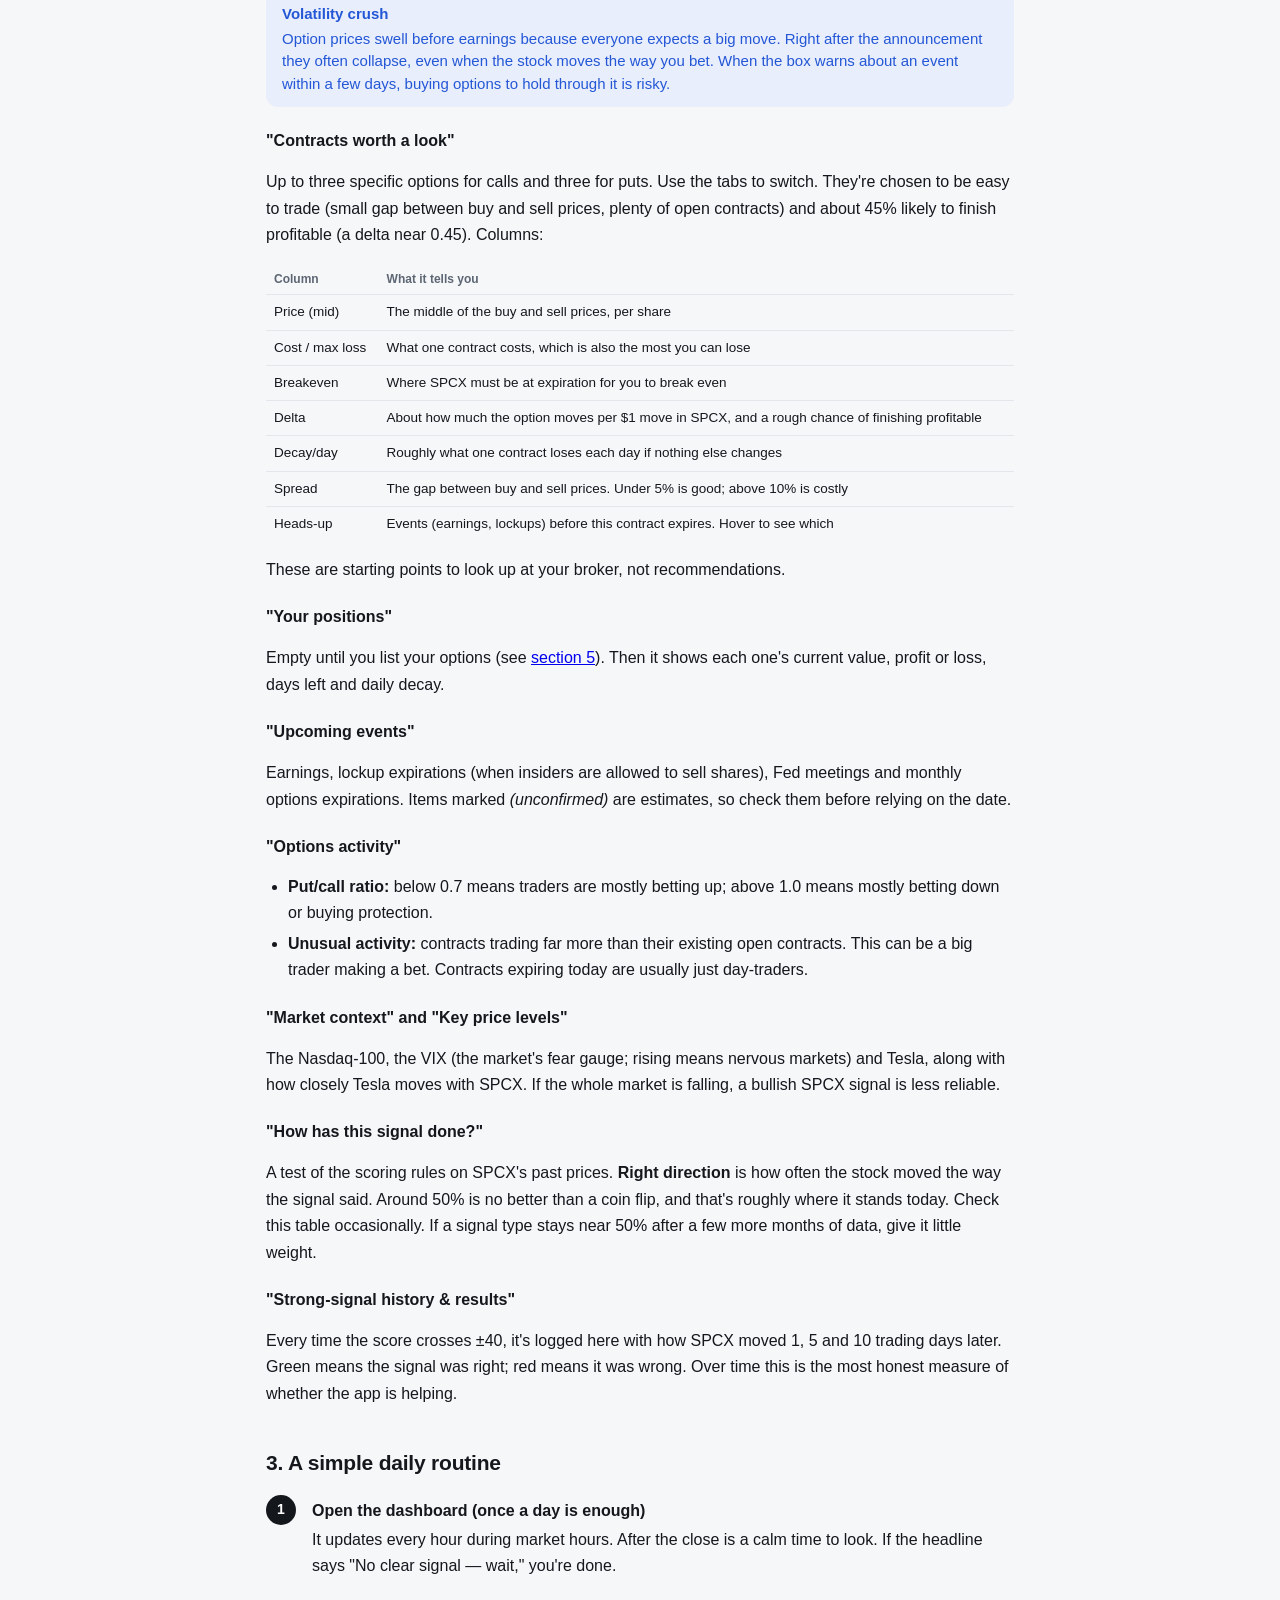
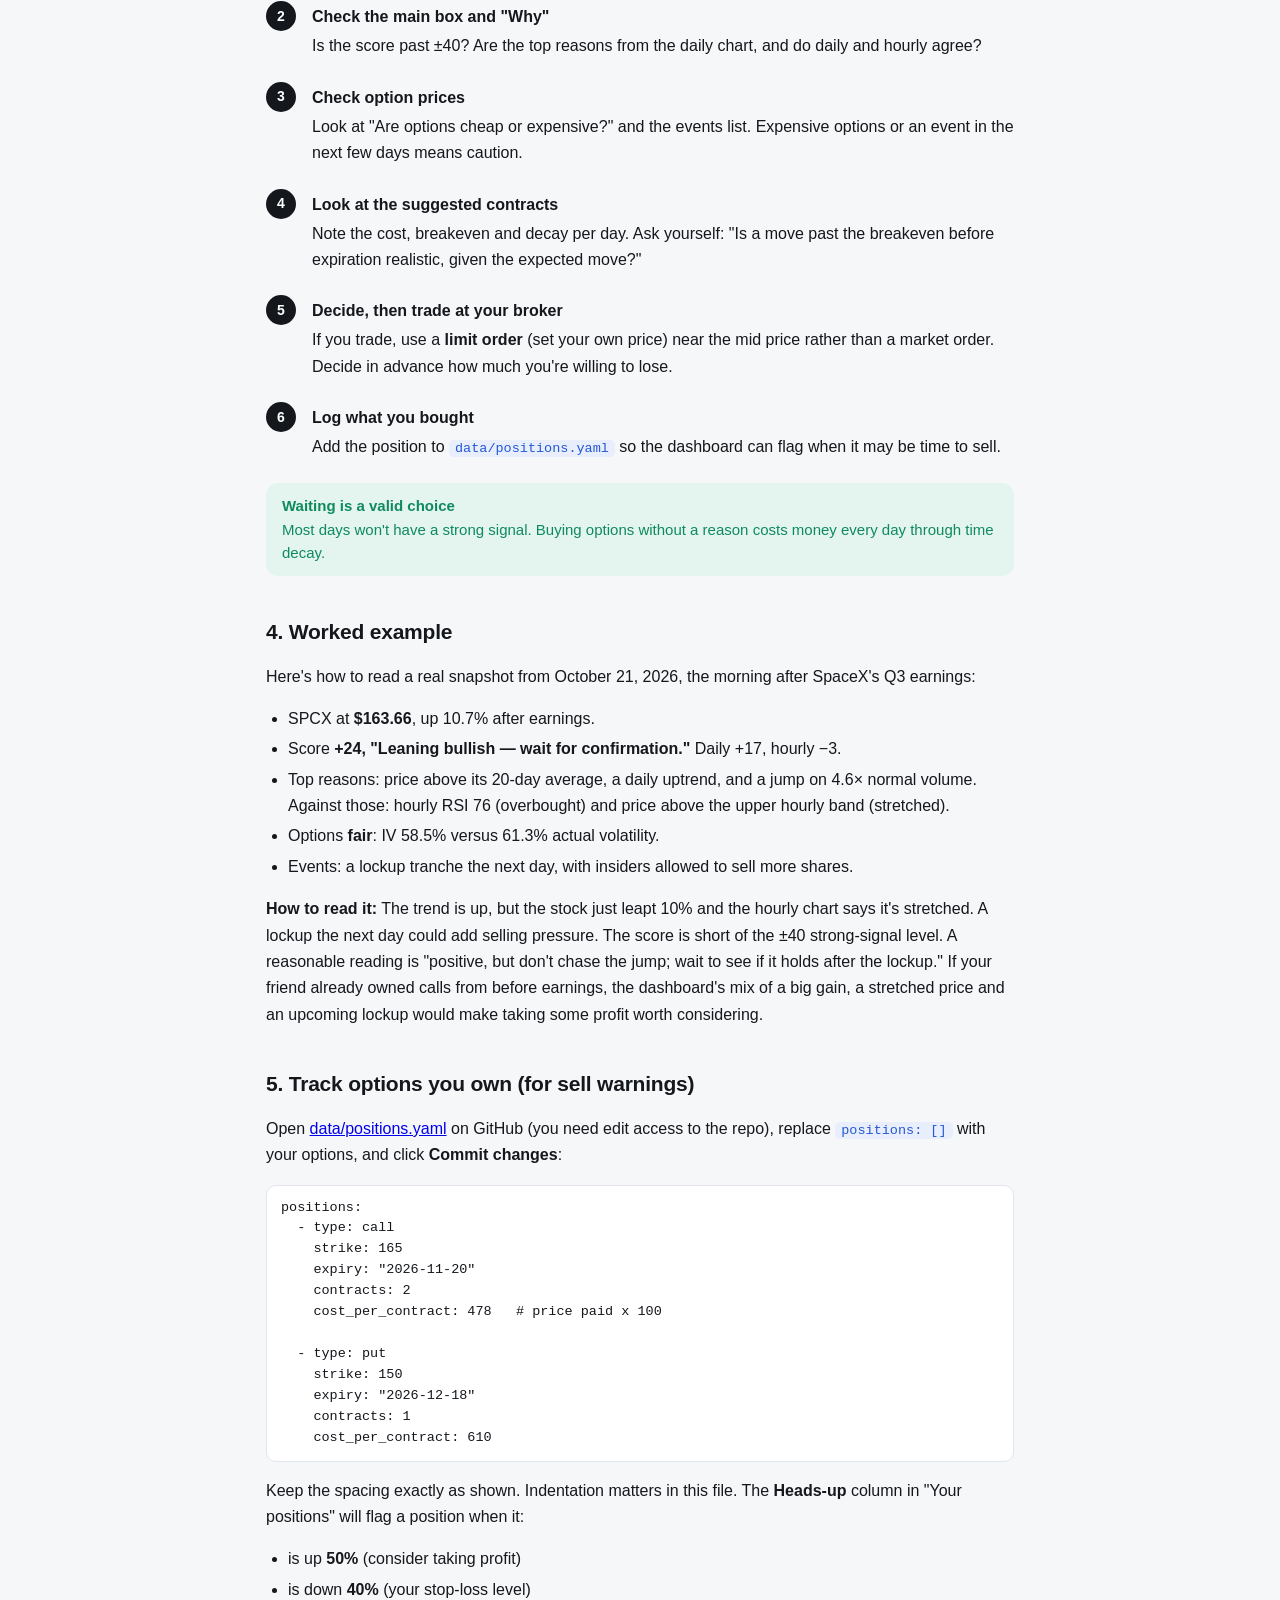
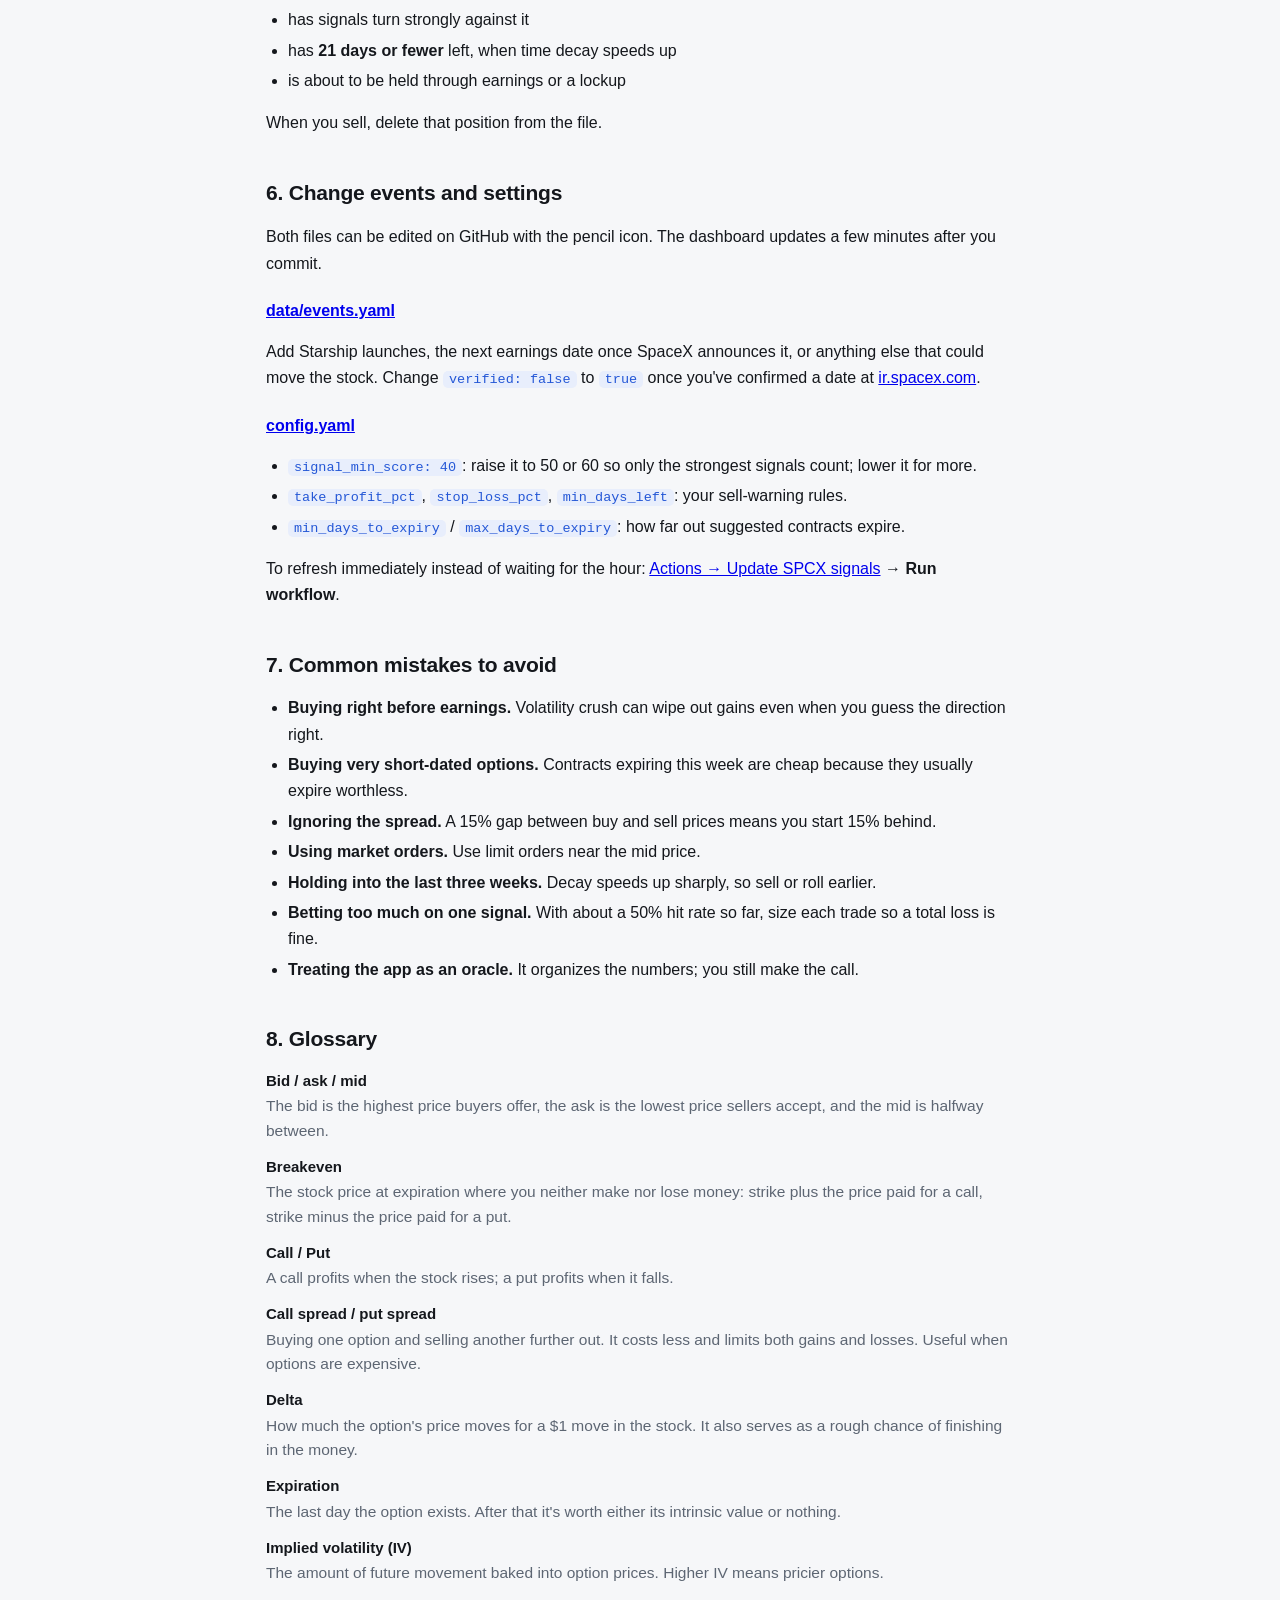
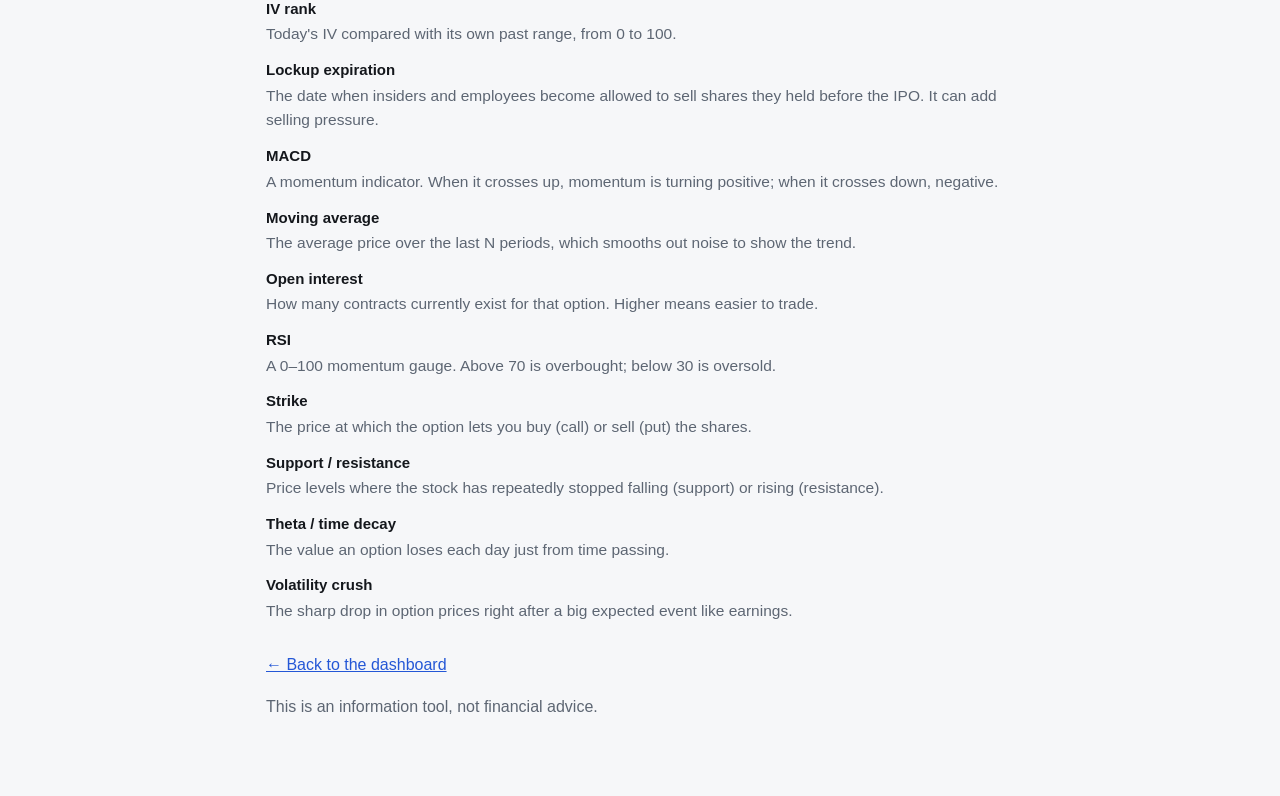
==== commit 2f01a3aa: "Remove all alerts; show signals and warnings on the dashboard only The app no longer sends any messa" ====
--- a/docs/guide.html
+++ b/docs/guide.html
@@ -46,7 +46,7 @@
 <div class="guide">
   <a class="back" href="./">← Back to the dashboard</a>
   <h1>How to use SPCX Signals</h1>
-  <p class="lede">A 10-minute walkthrough: what each part of the dashboard means, a simple daily routine, and how to set up email alerts and track the options you own.</p>
+  <p class="lede">A 10-minute walkthrough: what each part of the dashboard means, a simple daily routine, and how to track the options you own. The app never sends messages; everything is on the dashboard.</p>
 
   <div class="callout warn"><strong>Read this first</strong>This app gives you information, not instructions. It never buys or sells anything. Its signals come from past price patterns, and in testing so far they've been right only about half the time. Options can lose 100% of what you pay. Every decision is yours.</div>
 
@@ -57,7 +57,6 @@
       <li><a href="#tour">Tour of the dashboard</a></li>
       <li><a href="#routine">A simple daily routine</a></li>
       <li><a href="#example">Worked example</a></li>
-      <li><a href="#alerts">Set up email alerts</a></li>
       <li><a href="#positions">Track options you own</a></li>
       <li><a href="#settings">Change events and settings</a></li>
       <li><a href="#mistakes">Common mistakes to avoid</a></li>
@@ -90,7 +89,7 @@
   <p>Shows SPCX's latest price, today's change and when the data was last updated. Updates run every hour while the market is open, and prices can be about 15 minutes behind. A yellow banner appears if the data is more than a day old.</p>
 
   <h3>"What conditions favor right now" (the main box)</h3>
-  <p>This is the summary. The big colored headline is the app's read on the situation, and the sentence below explains it. The bar underneath shows the <strong>direction score</strong>, from −100 to +100:</p>
+  <p>This is the summary box. The big colored headline is the app's read on the situation, and the sentence below explains it. The bar underneath shows the <strong>direction score</strong>, from −100 to +100:</p>
   <div class="scorebar">
     <div style="background:var(--down);color:#fff">−100 to −40<br>Bearish</div>
     <div style="background:var(--down-bg);color:var(--down)">−39 to −20<br>Leaning bearish</div>
@@ -98,7 +97,7 @@
     <div style="background:var(--up-bg);color:var(--up)">+20 to +39<br>Leaning bullish</div>
     <div style="background:var(--up);color:#fff">+40 to +100<br>Bullish</div>
   </div>
-  <p>The score adds up points from the daily chart, adds a smaller weight from the hourly chart, and gives a bonus when the two agree. Alerts go out only when it reaches <strong>±40</strong>.</p>
+  <p>The score adds up points from the daily chart, adds a smaller weight from the hourly chart, and gives a bonus when the two agree. A score of <strong>±40</strong> or more counts as a <strong>strong signal</strong>.</p>
   <p>The headline combines direction with option prices:</p>
   <div class="matrix">
     <div class="h"></div><div class="h">Options cheap or fair</div><div class="h">Options expensive</div>
@@ -160,7 +159,7 @@
   <p>These are starting points to look up at your broker, not recommendations.</p>
 
   <h3>"Your positions"</h3>
-  <p>Empty until you list your options (see <a href="#positions">section 6</a>). Then it shows each one's current value, profit or loss, days left and daily decay.</p>
+  <p>Empty until you list your options (see <a href="#positions">section 5</a>). Then it shows each one's current value, profit or loss, days left and daily decay.</p>
 
   <h3>"Upcoming events"</h3>
   <p>Earnings, lockup expirations (when insiders are allowed to sell shares), Fed meetings and monthly options expirations. Items marked <em>(unconfirmed)</em> are estimates, so check them before relying on the date.</p>
@@ -177,17 +176,17 @@
   <h3>"How has this signal done?"</h3>
   <p>A test of the scoring rules on SPCX's past prices. <strong>Right direction</strong> is how often the stock moved the way the signal said. Around 50% is no better than a coin flip, and that's roughly where it stands today. Check this table occasionally. If a signal type stays near 50% after a few more months of data, give it little weight.</p>
 
-  <h3>"Alert history &amp; results"</h3>
-  <p>Every alert the app sends, with how SPCX moved 1, 5 and 10 trading days later. Green means the alert was right; red means it was wrong. Over time this is the most honest measure of whether the app is helping.</p>
+  <h3>"Strong-signal history &amp; results"</h3>
+  <p>Every time the score crosses ±40, it's logged here with how SPCX moved 1, 5 and 10 trading days later. Green means the signal was right; red means it was wrong. Over time this is the most honest measure of whether the app is helping.</p>
 
   <!-- ------------------------------------------------------------ -->
   <h2 id="routine">3. A simple daily routine</h2>
-  <div class="step"><div class="n">1</div><div><h3>Read the after-close summary (evening)</h3><p>Once alerts are set up, a summary arrives after each trading day. If it says "No clear signal — wait," you're done.</p></div></div>
+  <div class="step"><div class="n">1</div><div><h3>Open the dashboard (once a day is enough)</h3><p>It updates every hour during market hours. After the close is a calm time to look. If the headline says "No clear signal — wait," you're done.</p></div></div>
   <div class="step"><div class="n">2</div><div><h3>Check the main box and "Why"</h3><p>Is the score past ±40? Are the top reasons from the daily chart, and do daily and hourly agree?</p></div></div>
   <div class="step"><div class="n">3</div><div><h3>Check option prices</h3><p>Look at "Are options cheap or expensive?" and the events list. Expensive options or an event in the next few days means caution.</p></div></div>
   <div class="step"><div class="n">4</div><div><h3>Look at the suggested contracts</h3><p>Note the cost, breakeven and decay per day. Ask yourself: "Is a move past the breakeven before expiration realistic, given the expected move?"</p></div></div>
   <div class="step"><div class="n">5</div><div><h3>Decide, then trade at your broker</h3><p>If you trade, use a <strong>limit order</strong> (set your own price) near the mid price rather than a market order. Decide in advance how much you're willing to lose.</p></div></div>
-  <div class="step"><div class="n">6</div><div><h3>Log what you bought</h3><p>Add the position to <code>data/positions.yaml</code> so the app can tell you when to sell.</p></div></div>
+  <div class="step"><div class="n">6</div><div><h3>Log what you bought</h3><p>Add the position to <code>data/positions.yaml</code> so the dashboard can flag when it may be time to sell.</p></div></div>
   <div class="callout tip"><strong>Waiting is a valid choice</strong>Most days won't have a strong signal. Buying options without a reason costs money every day through time decay.</div>
 
   <!-- ------------------------------------------------------------ -->
@@ -200,32 +199,10 @@
     <li>Options <strong>fair</strong>: IV 58.5% versus 61.3% actual volatility.</li>
     <li>Events: a lockup tranche the next day, with insiders allowed to sell more shares.</li>
   </ul>
-  <p><strong>How to read it:</strong> The trend is up, but the stock just leapt 10% and the hourly chart says it's stretched. A lockup the next day could add selling pressure. The score is short of the ±40 alert level. A reasonable reading is "positive, but don't chase the jump; wait to see if it holds after the lockup." If your friend already owned calls from before earnings, the dashboard's mix of a big gain, a stretched price and an upcoming lockup would make taking some profit worth considering.</p>
-
-  <!-- ------------------------------------------------------------ -->
-  <h2 id="alerts">5. Set up email alerts (about 5 minutes)</h2>
-  <p>Alerts arrive by email. A Gmail account works well for sending them; the repo owner does this once.</p>
-  <div class="step"><div class="n">1</div><div><h3>Create a Gmail app password</h3><p>In the Gmail account that will <em>send</em> alerts, turn on 2-Step Verification, then create an <a href="https://myaccount.google.com/apppasswords">app password</a>. Copy the 16-character code. This is not your normal password.</p></div></div>
-  <div class="step"><div class="n">2</div><div><h3>Add five secrets on GitHub</h3><p>Open <a href="https://github.com/DYunck/spacex/settings/secrets/actions">Settings → Secrets and variables → Actions</a>, click <strong>New repository secret</strong>, and add each of these:</p>
-  <table>
-    <tr><th>Name</th><th>Secret</th></tr>
-    <tr><td><code>SMTP_HOST</code></td><td><code>smtp.gmail.com</code></td></tr>
-    <tr><td><code>SMTP_PORT</code></td><td><code>587</code></td></tr>
-    <tr><td><code>SMTP_USER</code></td><td>The sending Gmail address</td></tr>
-    <tr><td><code>SMTP_PASS</code></td><td>The app password from step 1</td></tr>
-    <tr><td><code>ALERT_EMAIL_TO</code></td><td>The email address that should receive alerts</td></tr>
-  </table></div></div>
-  <div class="step"><div class="n">3</div><div><h3>Check that it works</h3><p>Run <a href="https://github.com/DYunck/spacex/actions/workflows/update.yml">Actions → Update SPCX signals → Run workflow</a> after 4 p.m. ET and a daily summary email should arrive within a few minutes. Check the spam folder the first time.</p></div></div>
-  <p>You'll get three kinds of emails:</p>
-  <ul>
-    <li><strong>Signal alerts</strong> when the score crosses ±40. You won't get repeats until the signal fades and returns.</li>
-    <li><strong>Position alerts</strong> about options you own.</li>
-    <li><strong>A daily summary</strong> after the close.</li>
-  </ul>
-  <p>Each email includes a link to the dashboard.</p>
-
-  <!-- ------------------------------------------------------------ -->
-  <h2 id="positions">6. Track options you own (for sell alerts)</h2>
+  <p><strong>How to read it:</strong> The trend is up, but the stock just leapt 10% and the hourly chart says it's stretched. A lockup the next day could add selling pressure. The score is short of the ±40 strong-signal level. A reasonable reading is "positive, but don't chase the jump; wait to see if it holds after the lockup." If your friend already owned calls from before earnings, the dashboard's mix of a big gain, a stretched price and an upcoming lockup would make taking some profit worth considering.</p>
+
+  <!-- ------------------------------------------------------------ -->
+  <h2 id="positions">5. Track options you own (for sell warnings)</h2>
   <p>Open <a href="https://github.com/DYunck/spacex/edit/main/data/positions.yaml">data/positions.yaml</a> on GitHub (you need edit access to the repo), replace <code>positions: []</code> with your options, and click <strong>Commit changes</strong>:</p>
 <pre><code>positions:
   - type: call
@@ -239,7 +216,7 @@
     expiry: "2026-12-18"
     contracts: 1
     cost_per_contract: 610</code></pre>
-  <p>Keep the spacing exactly as shown. Indentation matters in this file. The app will alert you when a position:</p>
+  <p>Keep the spacing exactly as shown. Indentation matters in this file. The <strong>Heads-up</strong> column in "Your positions" will flag a position when it:</p>
   <ul>
     <li>is up <strong>50%</strong> (consider taking profit)</li>
     <li>is down <strong>40%</strong> (your stop-loss level)</li>
@@ -247,23 +224,23 @@
     <li>has <strong>21 days or fewer</strong> left, when time decay speeds up</li>
     <li>is about to be held through earnings or a lockup</li>
   </ul>
-  <p>When you sell, delete that position from the file so the alerts stop.</p>
-
-  <!-- ------------------------------------------------------------ -->
-  <h2 id="settings">7. Change events and settings</h2>
+  <p>When you sell, delete that position from the file.</p>
+
+  <!-- ------------------------------------------------------------ -->
+  <h2 id="settings">6. Change events and settings</h2>
   <p>Both files can be edited on GitHub with the pencil icon. The dashboard updates a few minutes after you commit.</p>
   <h3><a href="https://github.com/DYunck/spacex/edit/main/data/events.yaml">data/events.yaml</a></h3>
   <p>Add Starship launches, the next earnings date once SpaceX announces it, or anything else that could move the stock. Change <code>verified: false</code> to <code>true</code> once you've confirmed a date at <a href="https://ir.spacex.com">ir.spacex.com</a>.</p>
   <h3><a href="https://github.com/DYunck/spacex/edit/main/config.yaml">config.yaml</a></h3>
   <ul>
-    <li><code>alert_min_score: 40</code>: raise it to 50 or 60 for fewer, stronger alerts; lower it for more.</li>
-    <li><code>take_profit_pct</code>, <code>stop_loss_pct</code>, <code>min_days_left</code>: your sell-alert rules.</li>
+    <li><code>signal_min_score: 40</code>: raise it to 50 or 60 so only the strongest signals count; lower it for more.</li>
+    <li><code>take_profit_pct</code>, <code>stop_loss_pct</code>, <code>min_days_left</code>: your sell-warning rules.</li>
     <li><code>min_days_to_expiry</code> / <code>max_days_to_expiry</code>: how far out suggested contracts expire.</li>
   </ul>
   <p>To refresh immediately instead of waiting for the hour: <a href="https://github.com/DYunck/spacex/actions/workflows/update.yml">Actions → Update SPCX signals</a> → <strong>Run workflow</strong>.</p>
 
   <!-- ------------------------------------------------------------ -->
-  <h2 id="mistakes">8. Common mistakes to avoid</h2>
+  <h2 id="mistakes">7. Common mistakes to avoid</h2>
   <ul>
     <li><strong>Buying right before earnings.</strong> Volatility crush can wipe out gains even when you guess the direction right.</li>
     <li><strong>Buying very short-dated options.</strong> Contracts expiring this week are cheap because they usually expire worthless.</li>
@@ -275,7 +252,7 @@
   </ul>
 
   <!-- ------------------------------------------------------------ -->
-  <h2 id="glossary">9. Glossary</h2>
+  <h2 id="glossary">8. Glossary</h2>
   <dl class="gloss">
     <dt>Bid / ask / mid</dt><dd>The bid is the highest price buyers offer, the ask is the lowest price sellers accept, and the mid is halfway between.</dd>
     <dt>Breakeven</dt><dd>The stock price at expiration where you neither make nor lose money: strike plus the price paid for a call, strike minus the price paid for a put.</dd>
--- a/docs/style.css
+++ b/docs/style.css
@@ -68,3 +68,5 @@
 .empty { color: var(--muted); font-size: 14px; padding: 8px 0; }
 .guide-link { font-size: 13px; font-weight: 600; color: var(--accent); background: var(--accent-bg); padding: 4px 10px; border-radius: 999px; text-decoration: none; white-space: nowrap; }
 .guide-link:hover { text-decoration: underline; }
+#positions td:last-child, #events td:nth-child(3) { white-space: normal; min-width: 180px; }
+#positions td:last-child .chip { margin: 2px 0; }
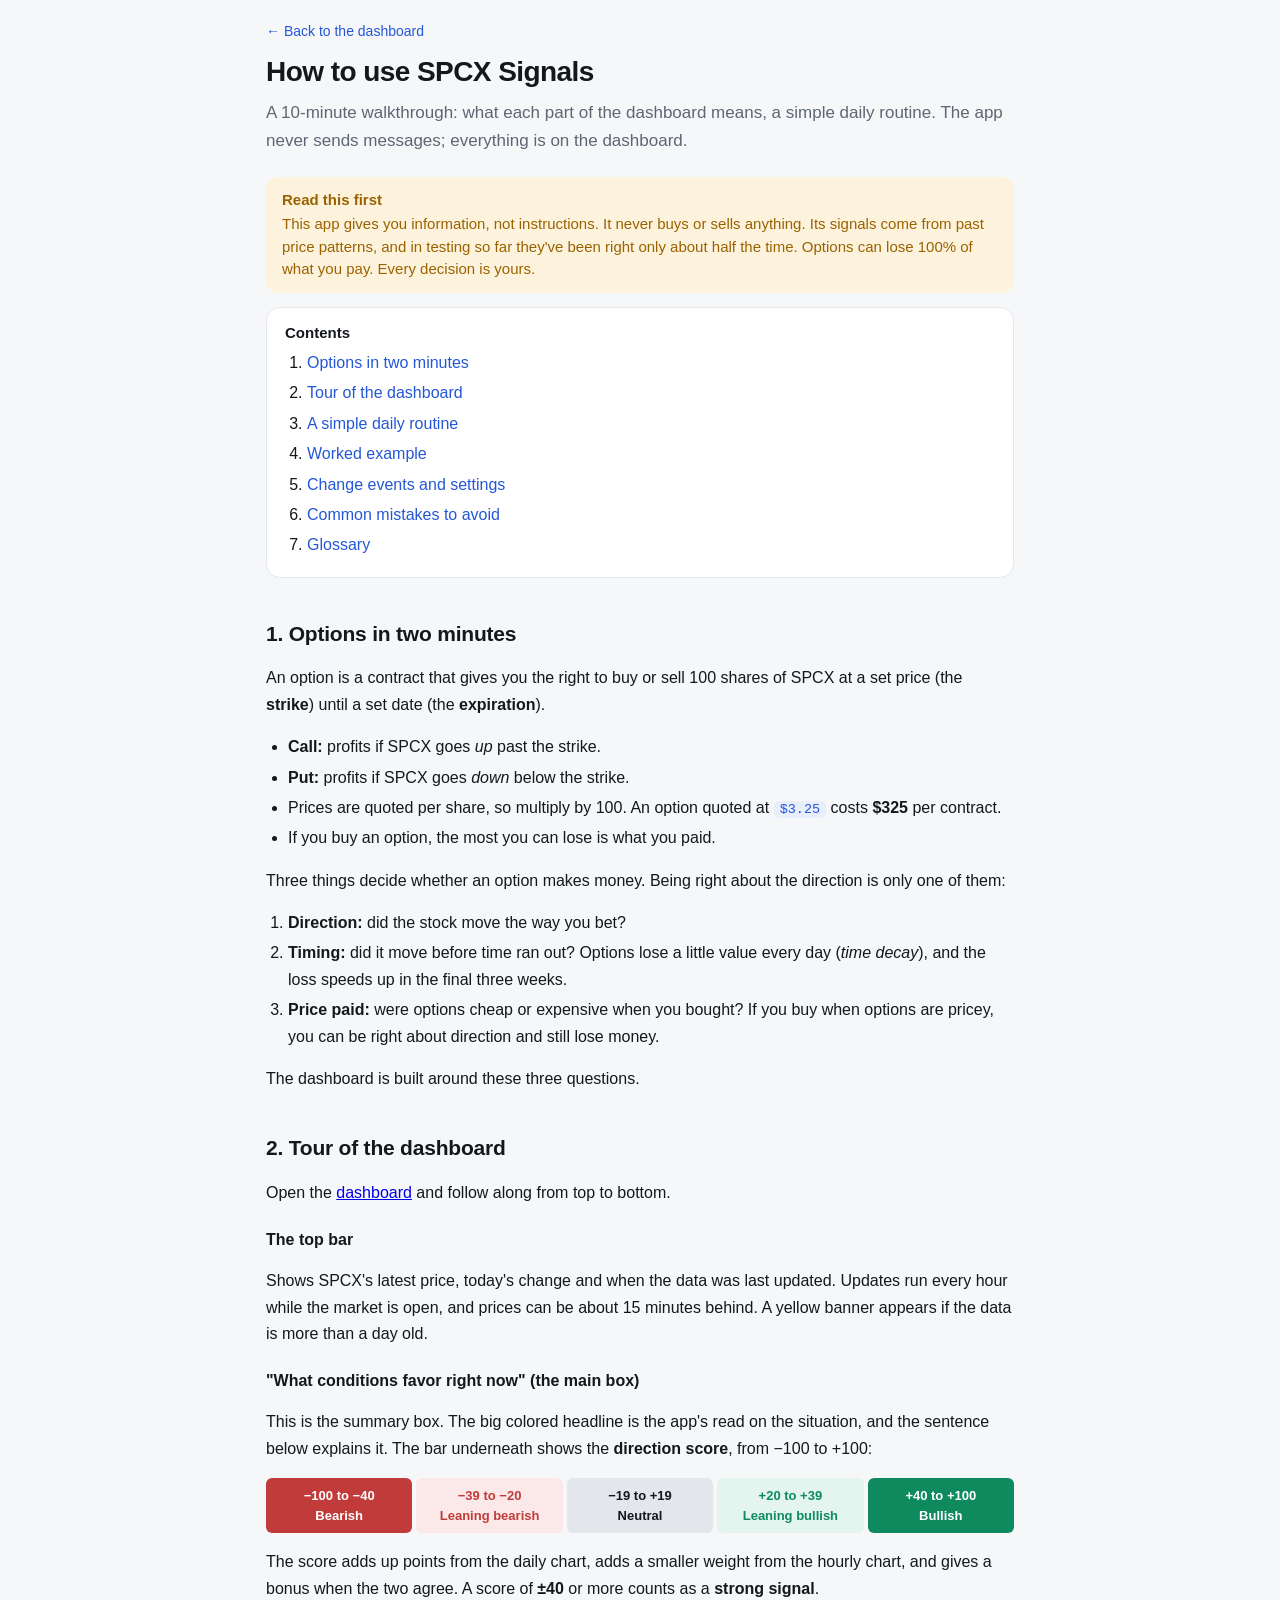
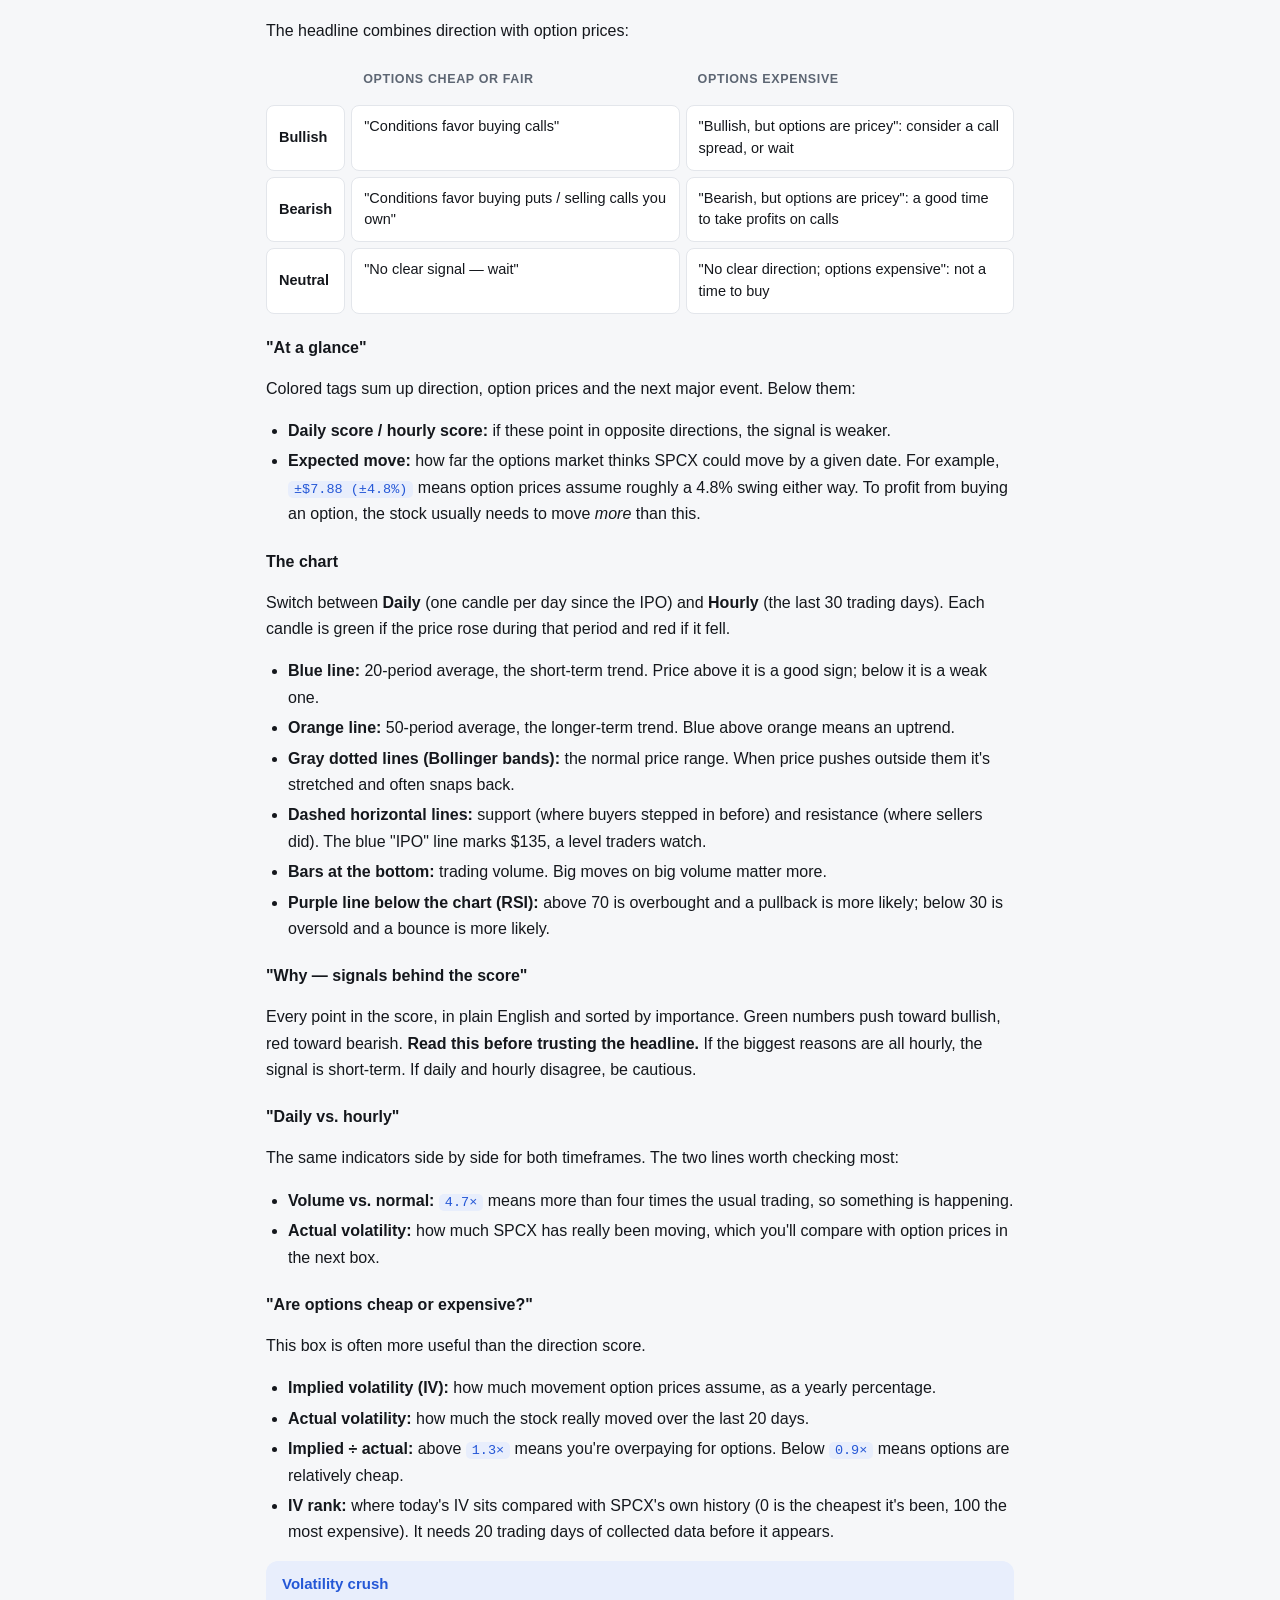
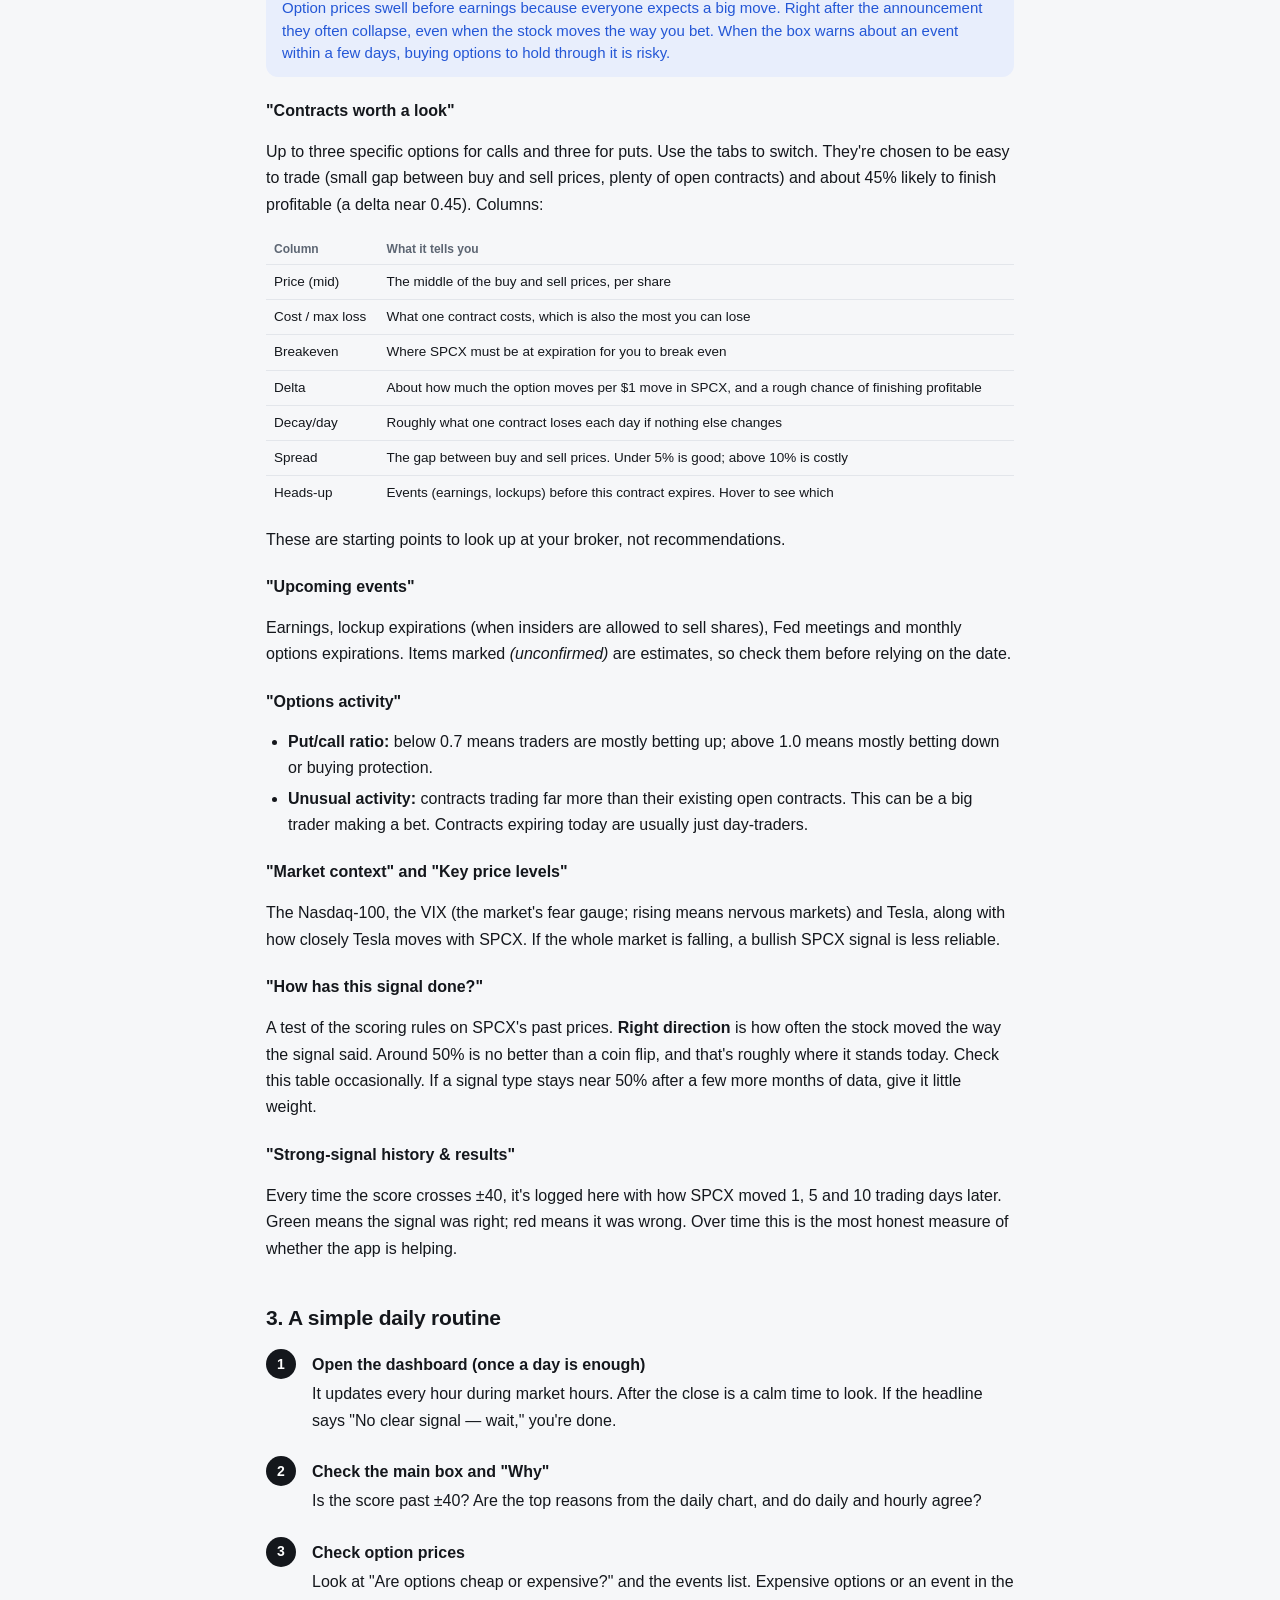
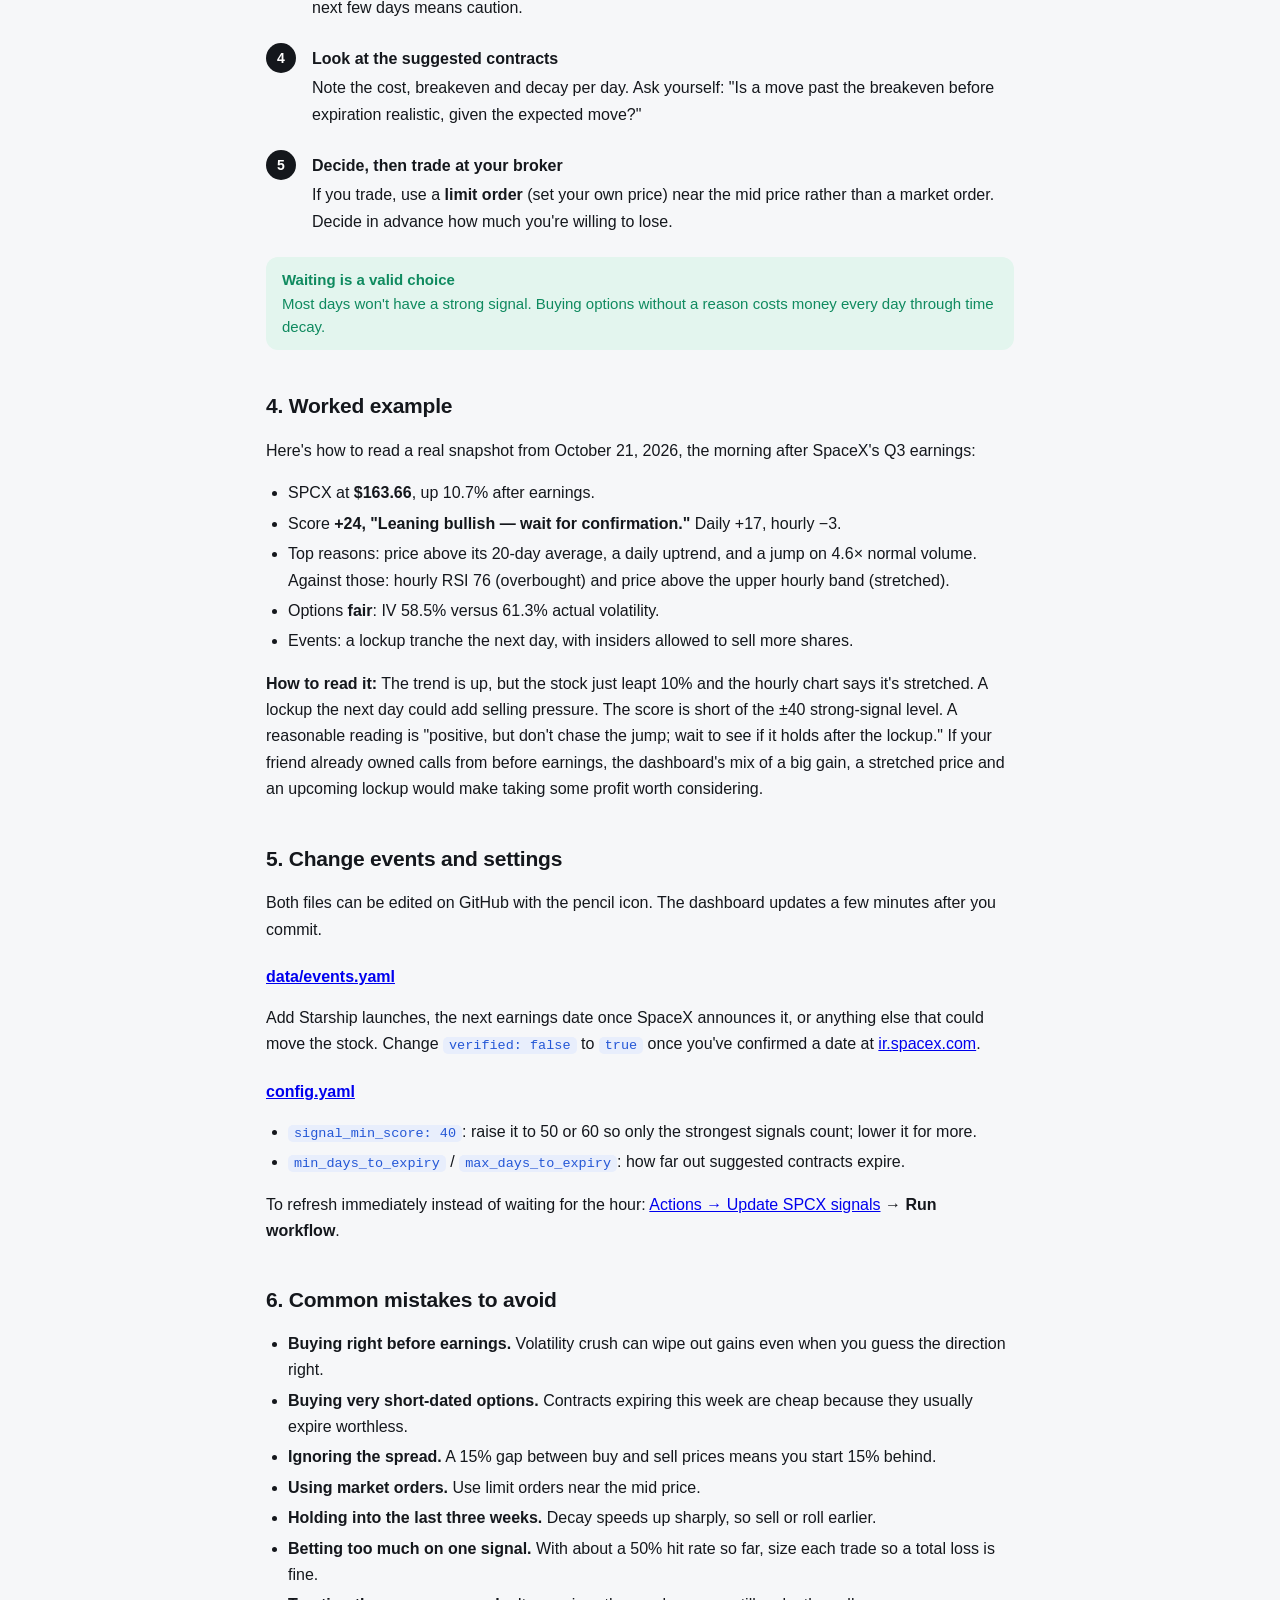
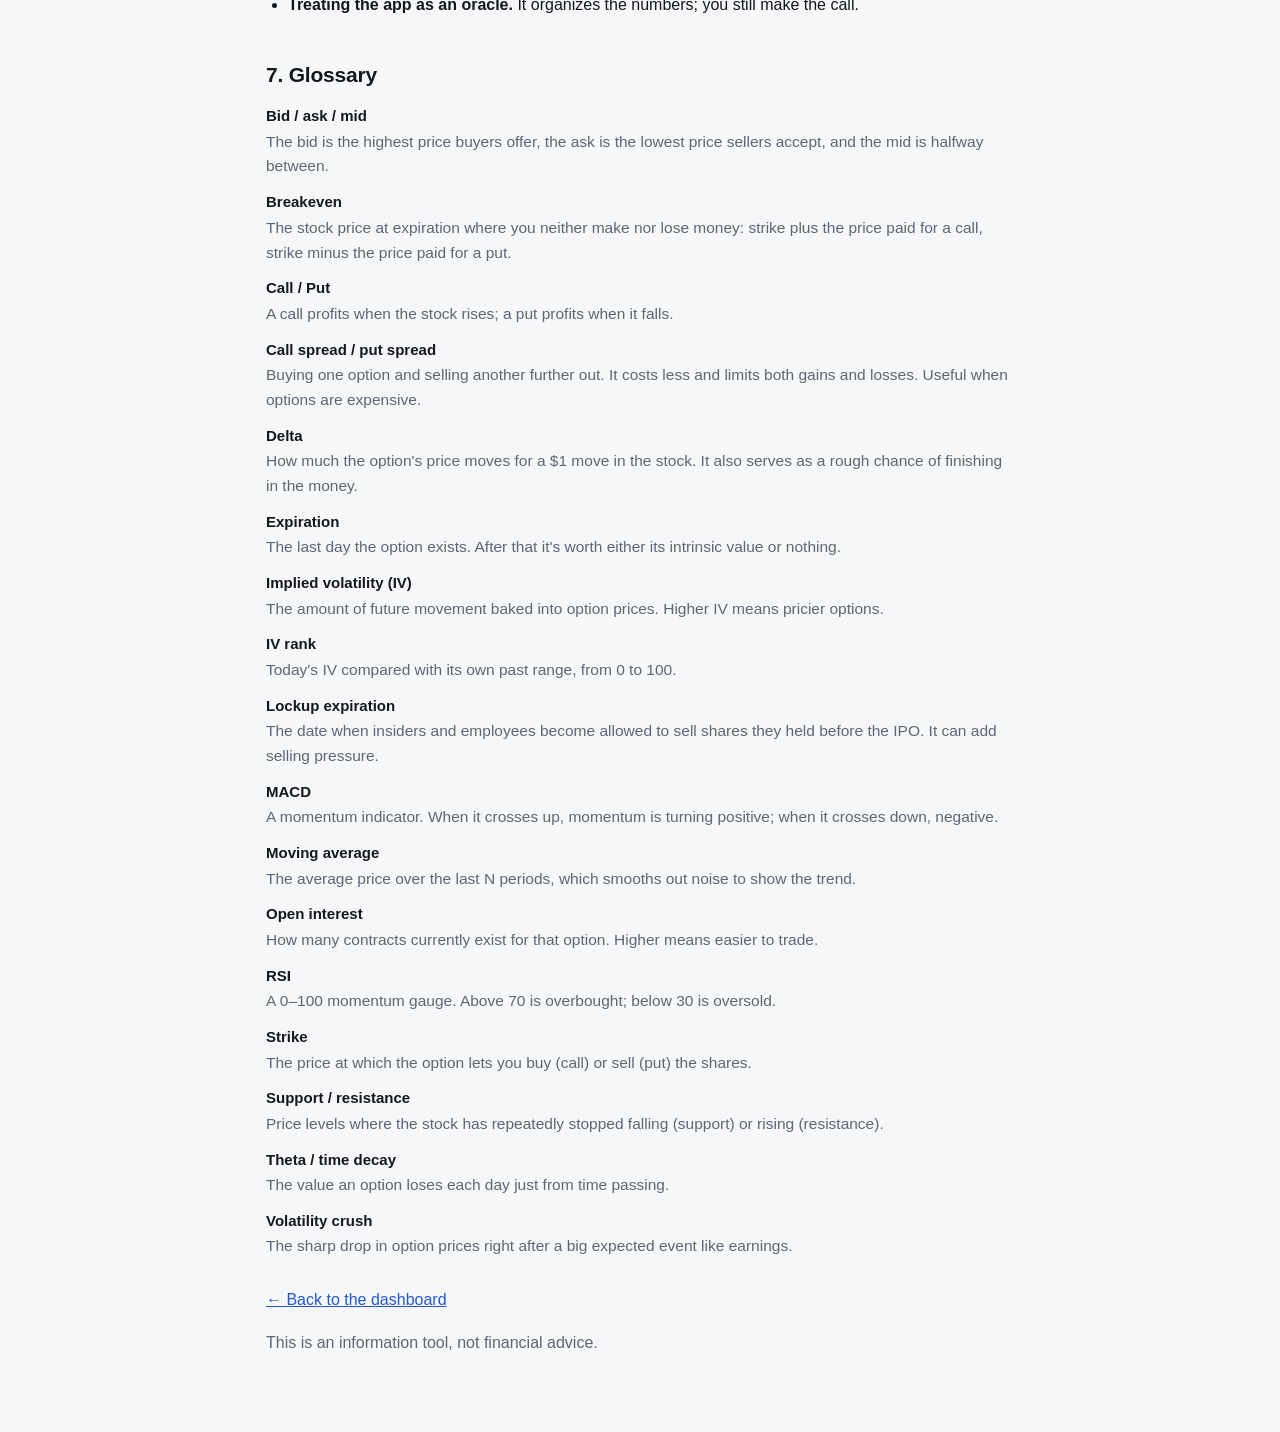
==== commit 6601ea02: "Remove position tracking Drop the Your positions dashboard section, data/positions.yaml, the exit-ru" ====
--- a/docs/guide.html
+++ b/docs/guide.html
@@ -46,7 +46,7 @@
 <div class="guide">
   <a class="back" href="./">← Back to the dashboard</a>
   <h1>How to use SPCX Signals</h1>
-  <p class="lede">A 10-minute walkthrough: what each part of the dashboard means, a simple daily routine, and how to track the options you own. The app never sends messages; everything is on the dashboard.</p>
+  <p class="lede">A 10-minute walkthrough: what each part of the dashboard means, a simple daily routine. The app never sends messages; everything is on the dashboard.</p>
 
   <div class="callout warn"><strong>Read this first</strong>This app gives you information, not instructions. It never buys or sells anything. Its signals come from past price patterns, and in testing so far they've been right only about half the time. Options can lose 100% of what you pay. Every decision is yours.</div>
 
@@ -57,7 +57,6 @@
       <li><a href="#tour">Tour of the dashboard</a></li>
       <li><a href="#routine">A simple daily routine</a></li>
       <li><a href="#example">Worked example</a></li>
-      <li><a href="#positions">Track options you own</a></li>
       <li><a href="#settings">Change events and settings</a></li>
       <li><a href="#mistakes">Common mistakes to avoid</a></li>
       <li><a href="#glossary">Glossary</a></li>
@@ -158,9 +157,6 @@
   </table>
   <p>These are starting points to look up at your broker, not recommendations.</p>
 
-  <h3>"Your positions"</h3>
-  <p>Empty until you list your options (see <a href="#positions">section 5</a>). Then it shows each one's current value, profit or loss, days left and daily decay.</p>
-
   <h3>"Upcoming events"</h3>
   <p>Earnings, lockup expirations (when insiders are allowed to sell shares), Fed meetings and monthly options expirations. Items marked <em>(unconfirmed)</em> are estimates, so check them before relying on the date.</p>
 
@@ -186,7 +182,6 @@
   <div class="step"><div class="n">3</div><div><h3>Check option prices</h3><p>Look at "Are options cheap or expensive?" and the events list. Expensive options or an event in the next few days means caution.</p></div></div>
   <div class="step"><div class="n">4</div><div><h3>Look at the suggested contracts</h3><p>Note the cost, breakeven and decay per day. Ask yourself: "Is a move past the breakeven before expiration realistic, given the expected move?"</p></div></div>
   <div class="step"><div class="n">5</div><div><h3>Decide, then trade at your broker</h3><p>If you trade, use a <strong>limit order</strong> (set your own price) near the mid price rather than a market order. Decide in advance how much you're willing to lose.</p></div></div>
-  <div class="step"><div class="n">6</div><div><h3>Log what you bought</h3><p>Add the position to <code>data/positions.yaml</code> so the dashboard can flag when it may be time to sell.</p></div></div>
   <div class="callout tip"><strong>Waiting is a valid choice</strong>Most days won't have a strong signal. Buying options without a reason costs money every day through time decay.</div>
 
   <!-- ------------------------------------------------------------ -->
@@ -202,45 +197,19 @@
   <p><strong>How to read it:</strong> The trend is up, but the stock just leapt 10% and the hourly chart says it's stretched. A lockup the next day could add selling pressure. The score is short of the ±40 strong-signal level. A reasonable reading is "positive, but don't chase the jump; wait to see if it holds after the lockup." If your friend already owned calls from before earnings, the dashboard's mix of a big gain, a stretched price and an upcoming lockup would make taking some profit worth considering.</p>
 
   <!-- ------------------------------------------------------------ -->
-  <h2 id="positions">5. Track options you own (for sell warnings)</h2>
-  <p>Open <a href="https://github.com/DYunck/spacex/edit/main/data/positions.yaml">data/positions.yaml</a> on GitHub (you need edit access to the repo), replace <code>positions: []</code> with your options, and click <strong>Commit changes</strong>:</p>
-<pre><code>positions:
-  - type: call
-    strike: 165
-    expiry: "2026-11-20"
-    contracts: 2
-    cost_per_contract: 478   # price paid x 100
-
-  - type: put
-    strike: 150
-    expiry: "2026-12-18"
-    contracts: 1
-    cost_per_contract: 610</code></pre>
-  <p>Keep the spacing exactly as shown. Indentation matters in this file. The <strong>Heads-up</strong> column in "Your positions" will flag a position when it:</p>
-  <ul>
-    <li>is up <strong>50%</strong> (consider taking profit)</li>
-    <li>is down <strong>40%</strong> (your stop-loss level)</li>
-    <li>has signals turn strongly against it</li>
-    <li>has <strong>21 days or fewer</strong> left, when time decay speeds up</li>
-    <li>is about to be held through earnings or a lockup</li>
-  </ul>
-  <p>When you sell, delete that position from the file.</p>
-
-  <!-- ------------------------------------------------------------ -->
-  <h2 id="settings">6. Change events and settings</h2>
+  <h2 id="settings">5. Change events and settings</h2>
   <p>Both files can be edited on GitHub with the pencil icon. The dashboard updates a few minutes after you commit.</p>
   <h3><a href="https://github.com/DYunck/spacex/edit/main/data/events.yaml">data/events.yaml</a></h3>
   <p>Add Starship launches, the next earnings date once SpaceX announces it, or anything else that could move the stock. Change <code>verified: false</code> to <code>true</code> once you've confirmed a date at <a href="https://ir.spacex.com">ir.spacex.com</a>.</p>
   <h3><a href="https://github.com/DYunck/spacex/edit/main/config.yaml">config.yaml</a></h3>
   <ul>
     <li><code>signal_min_score: 40</code>: raise it to 50 or 60 so only the strongest signals count; lower it for more.</li>
-    <li><code>take_profit_pct</code>, <code>stop_loss_pct</code>, <code>min_days_left</code>: your sell-warning rules.</li>
     <li><code>min_days_to_expiry</code> / <code>max_days_to_expiry</code>: how far out suggested contracts expire.</li>
   </ul>
   <p>To refresh immediately instead of waiting for the hour: <a href="https://github.com/DYunck/spacex/actions/workflows/update.yml">Actions → Update SPCX signals</a> → <strong>Run workflow</strong>.</p>
 
   <!-- ------------------------------------------------------------ -->
-  <h2 id="mistakes">7. Common mistakes to avoid</h2>
+  <h2 id="mistakes">6. Common mistakes to avoid</h2>
   <ul>
     <li><strong>Buying right before earnings.</strong> Volatility crush can wipe out gains even when you guess the direction right.</li>
     <li><strong>Buying very short-dated options.</strong> Contracts expiring this week are cheap because they usually expire worthless.</li>
@@ -252,7 +221,7 @@
   </ul>
 
   <!-- ------------------------------------------------------------ -->
-  <h2 id="glossary">8. Glossary</h2>
+  <h2 id="glossary">7. Glossary</h2>
   <dl class="gloss">
     <dt>Bid / ask / mid</dt><dd>The bid is the highest price buyers offer, the ask is the lowest price sellers accept, and the mid is halfway between.</dd>
     <dt>Breakeven</dt><dd>The stock price at expiration where you neither make nor lose money: strike plus the price paid for a call, strike minus the price paid for a put.</dd>
--- a/docs/style.css
+++ b/docs/style.css
@@ -68,5 +68,4 @@
 .empty { color: var(--muted); font-size: 14px; padding: 8px 0; }
 .guide-link { font-size: 13px; font-weight: 600; color: var(--accent); background: var(--accent-bg); padding: 4px 10px; border-radius: 999px; text-decoration: none; white-space: nowrap; }
 .guide-link:hover { text-decoration: underline; }
-#positions td:last-child, #events td:nth-child(3) { white-space: normal; min-width: 180px; }
-#positions td:last-child .chip { margin: 2px 0; }
+#events td:nth-child(3) { white-space: normal; min-width: 180px; }
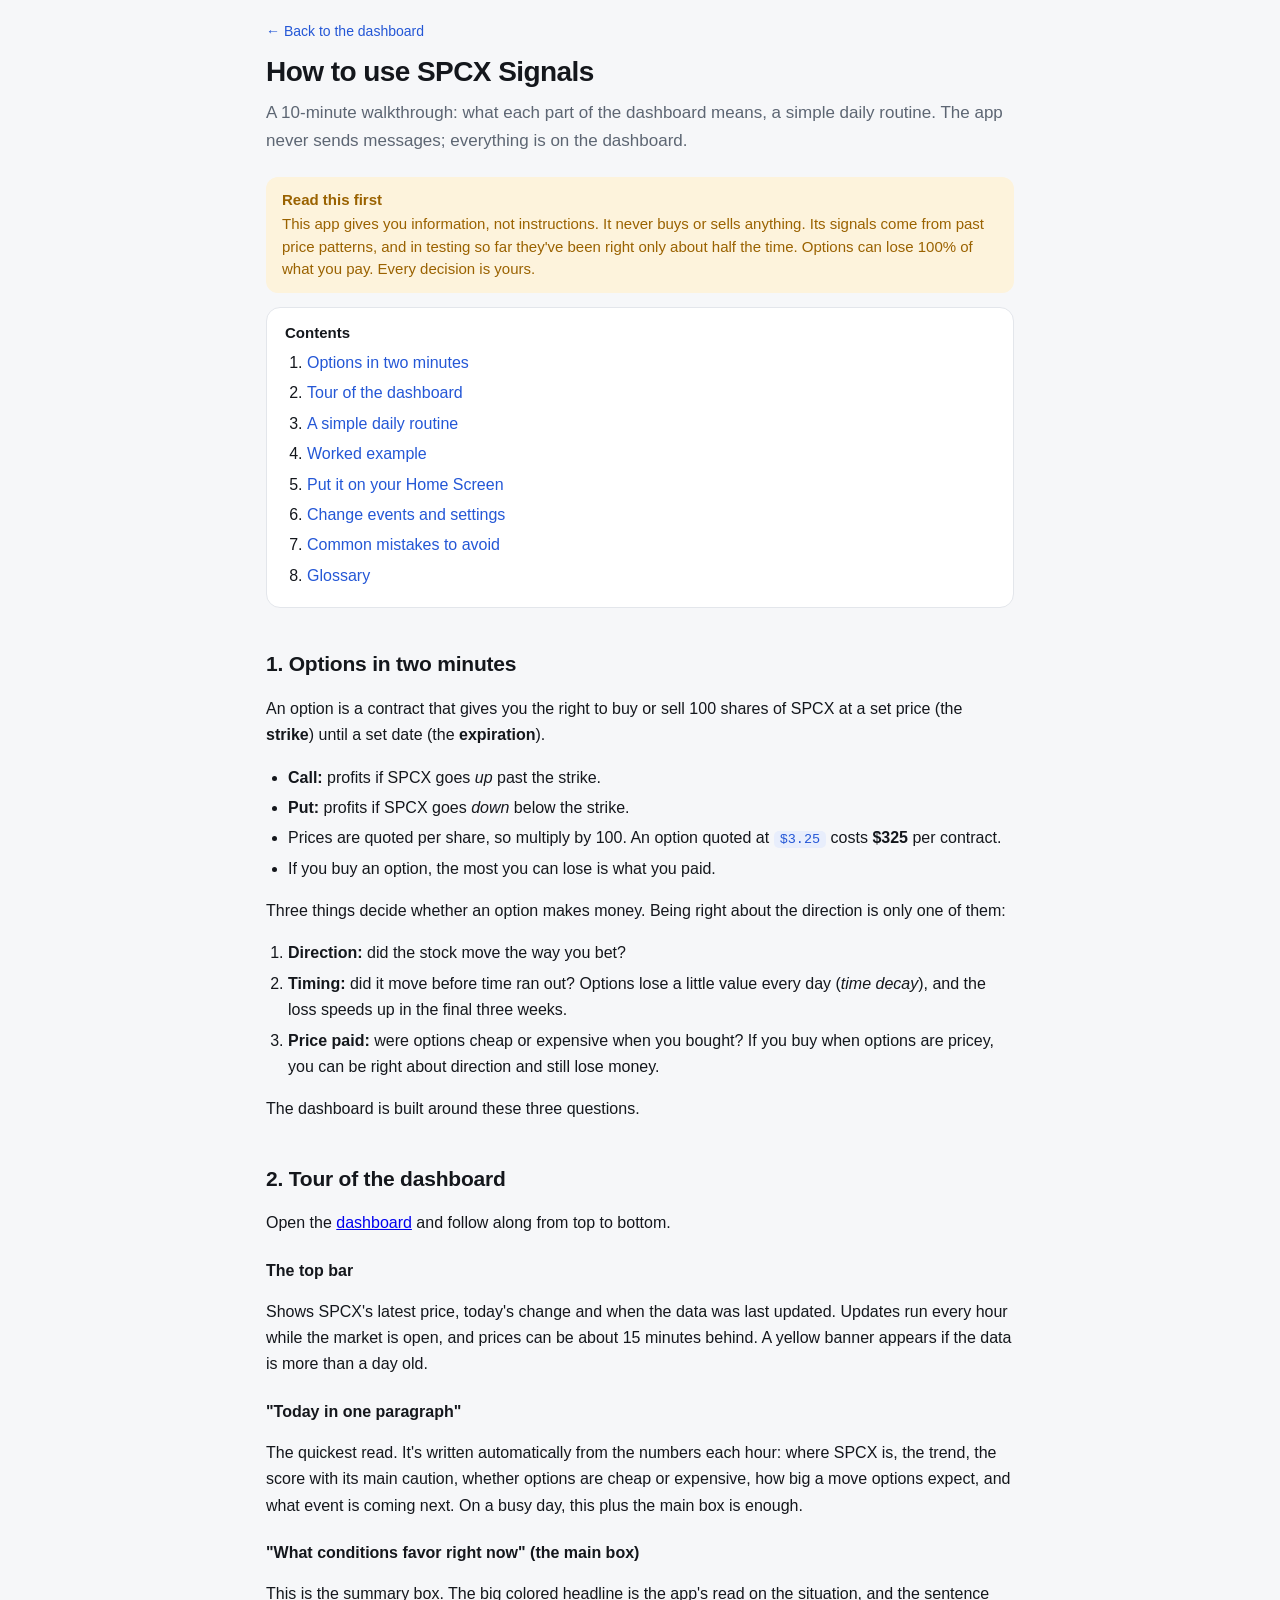
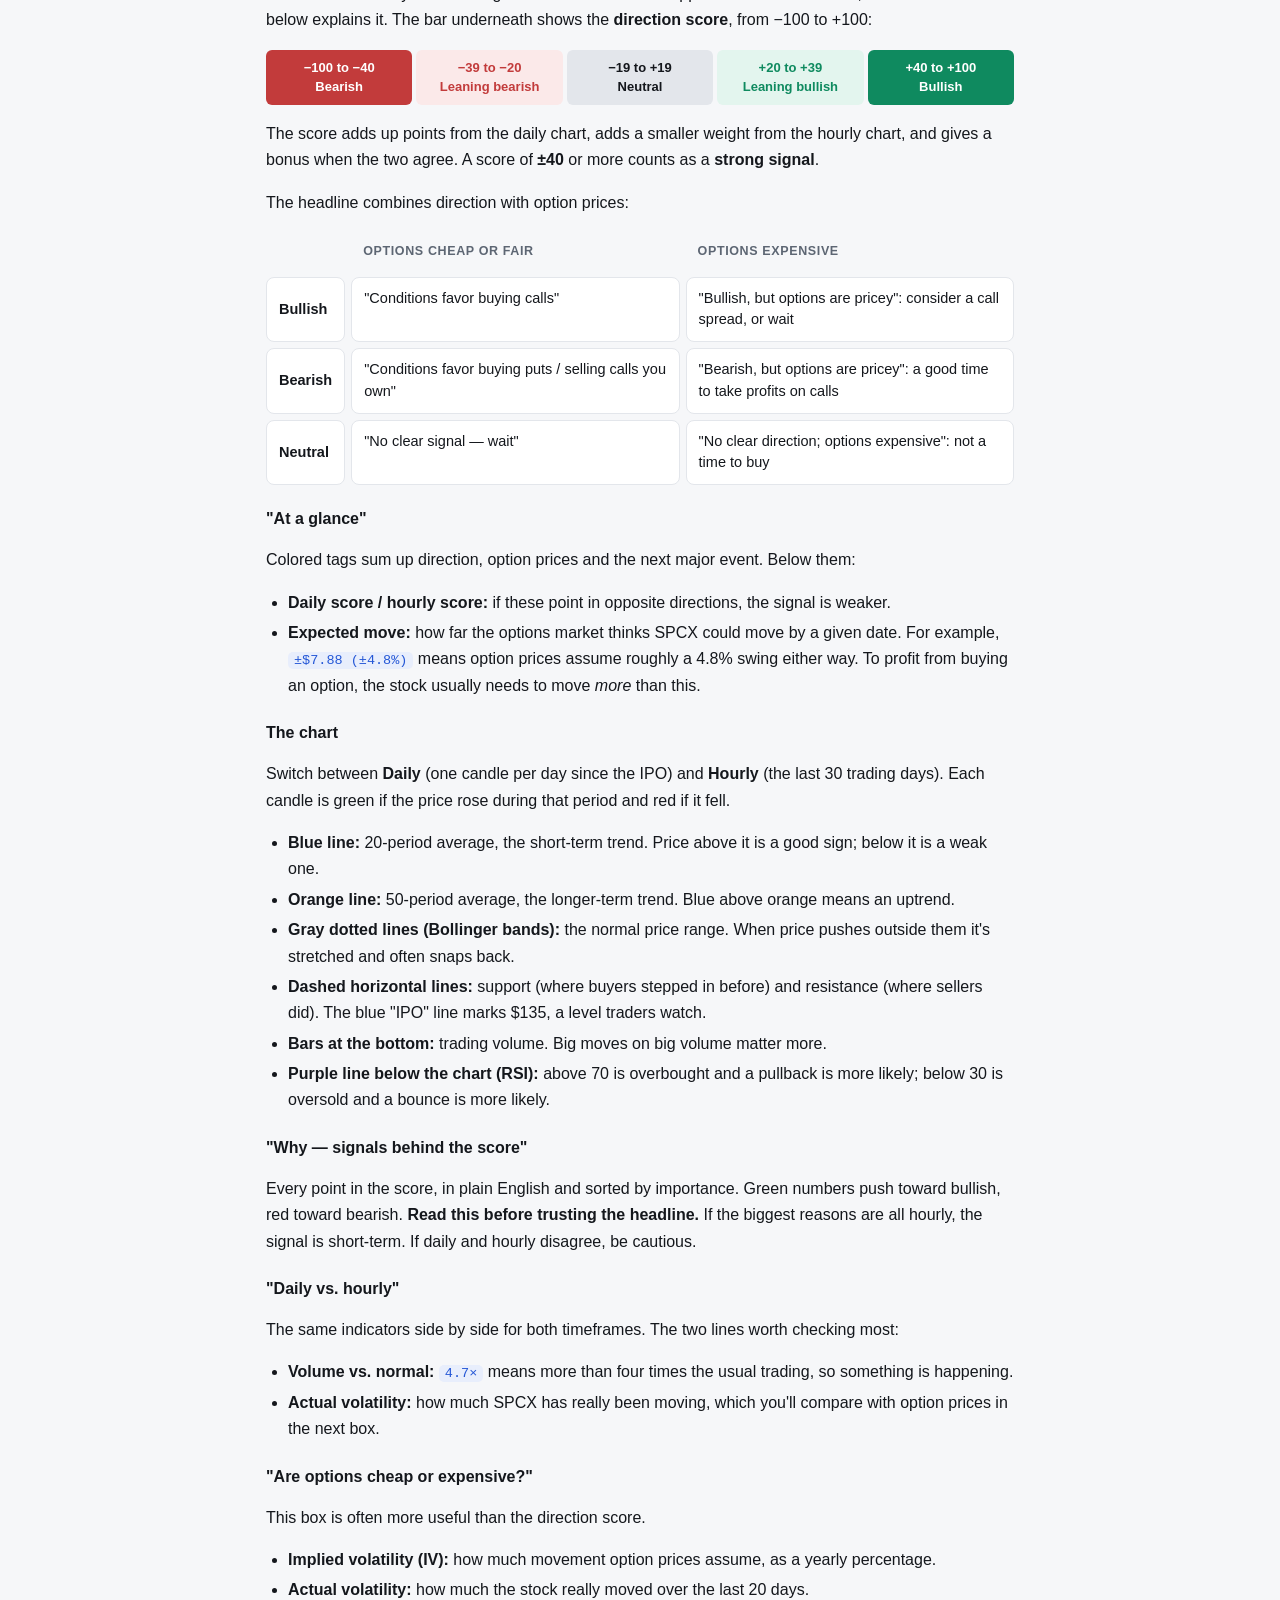
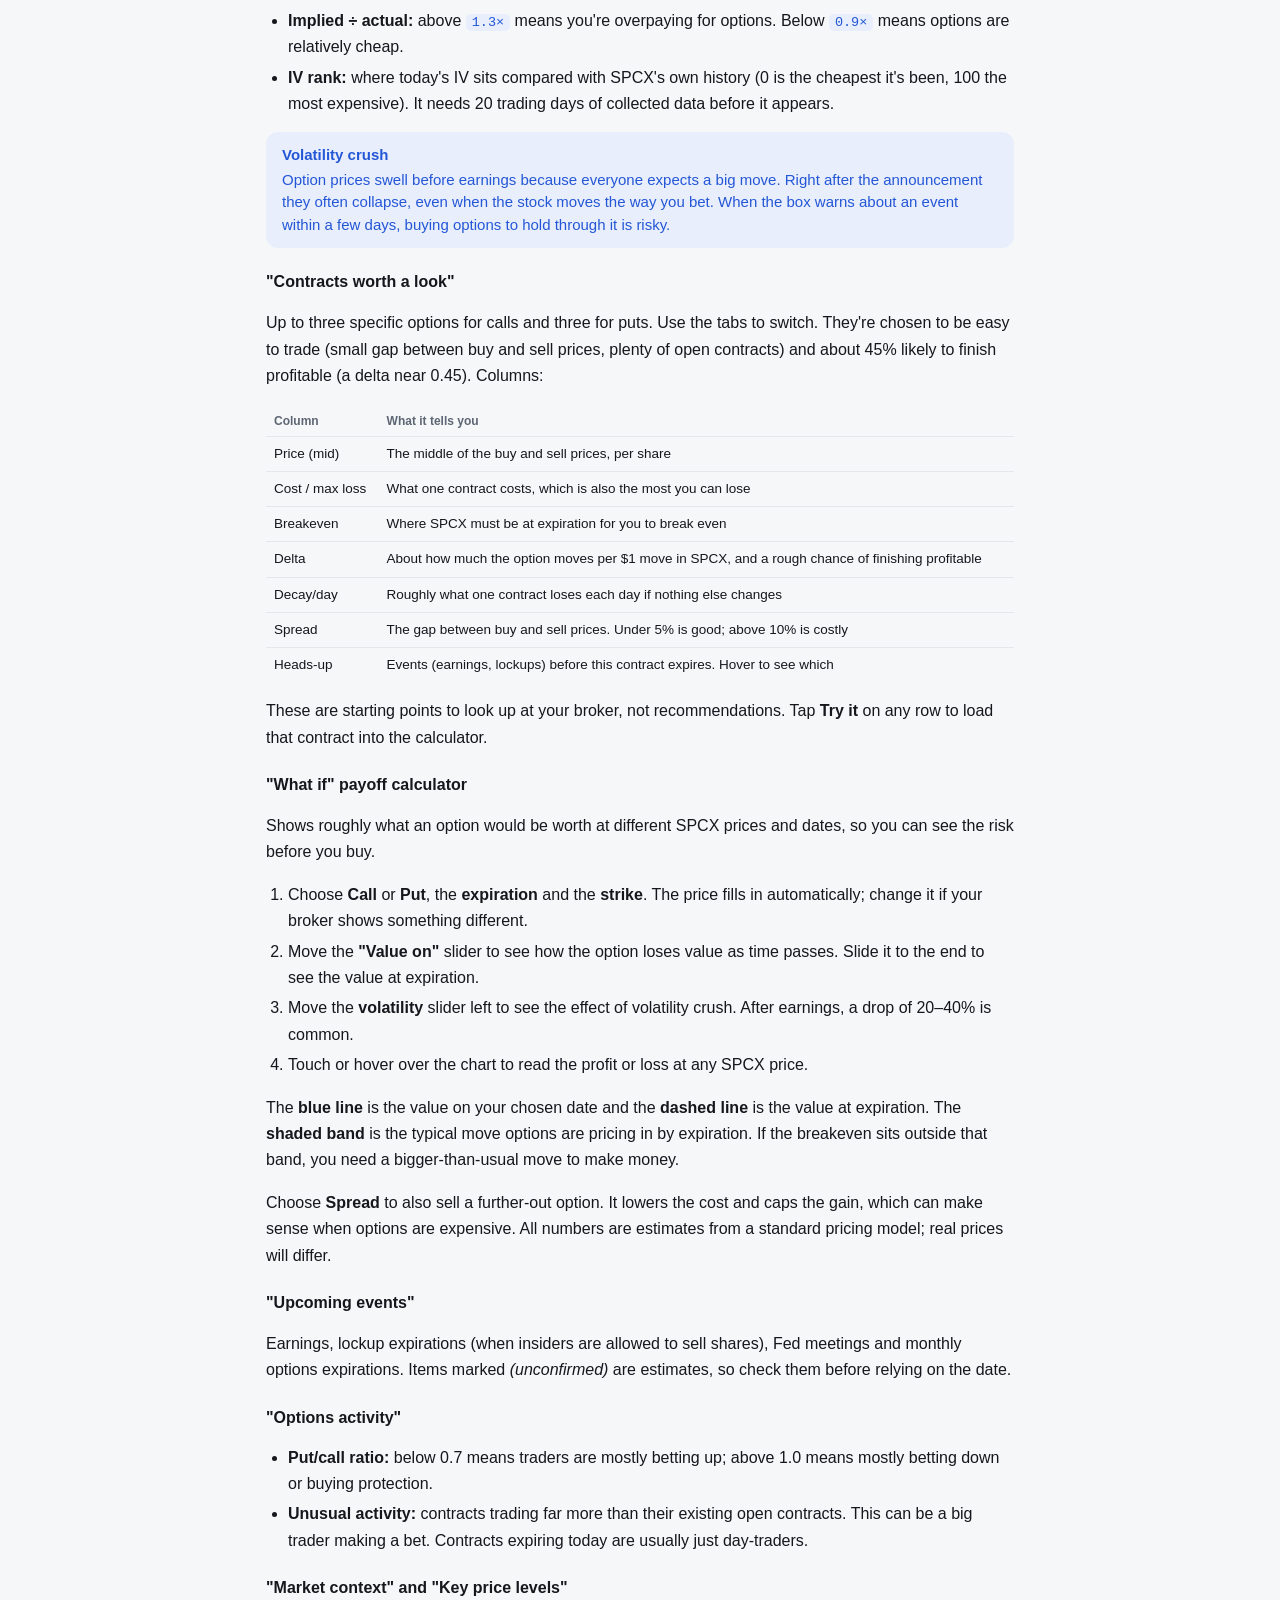
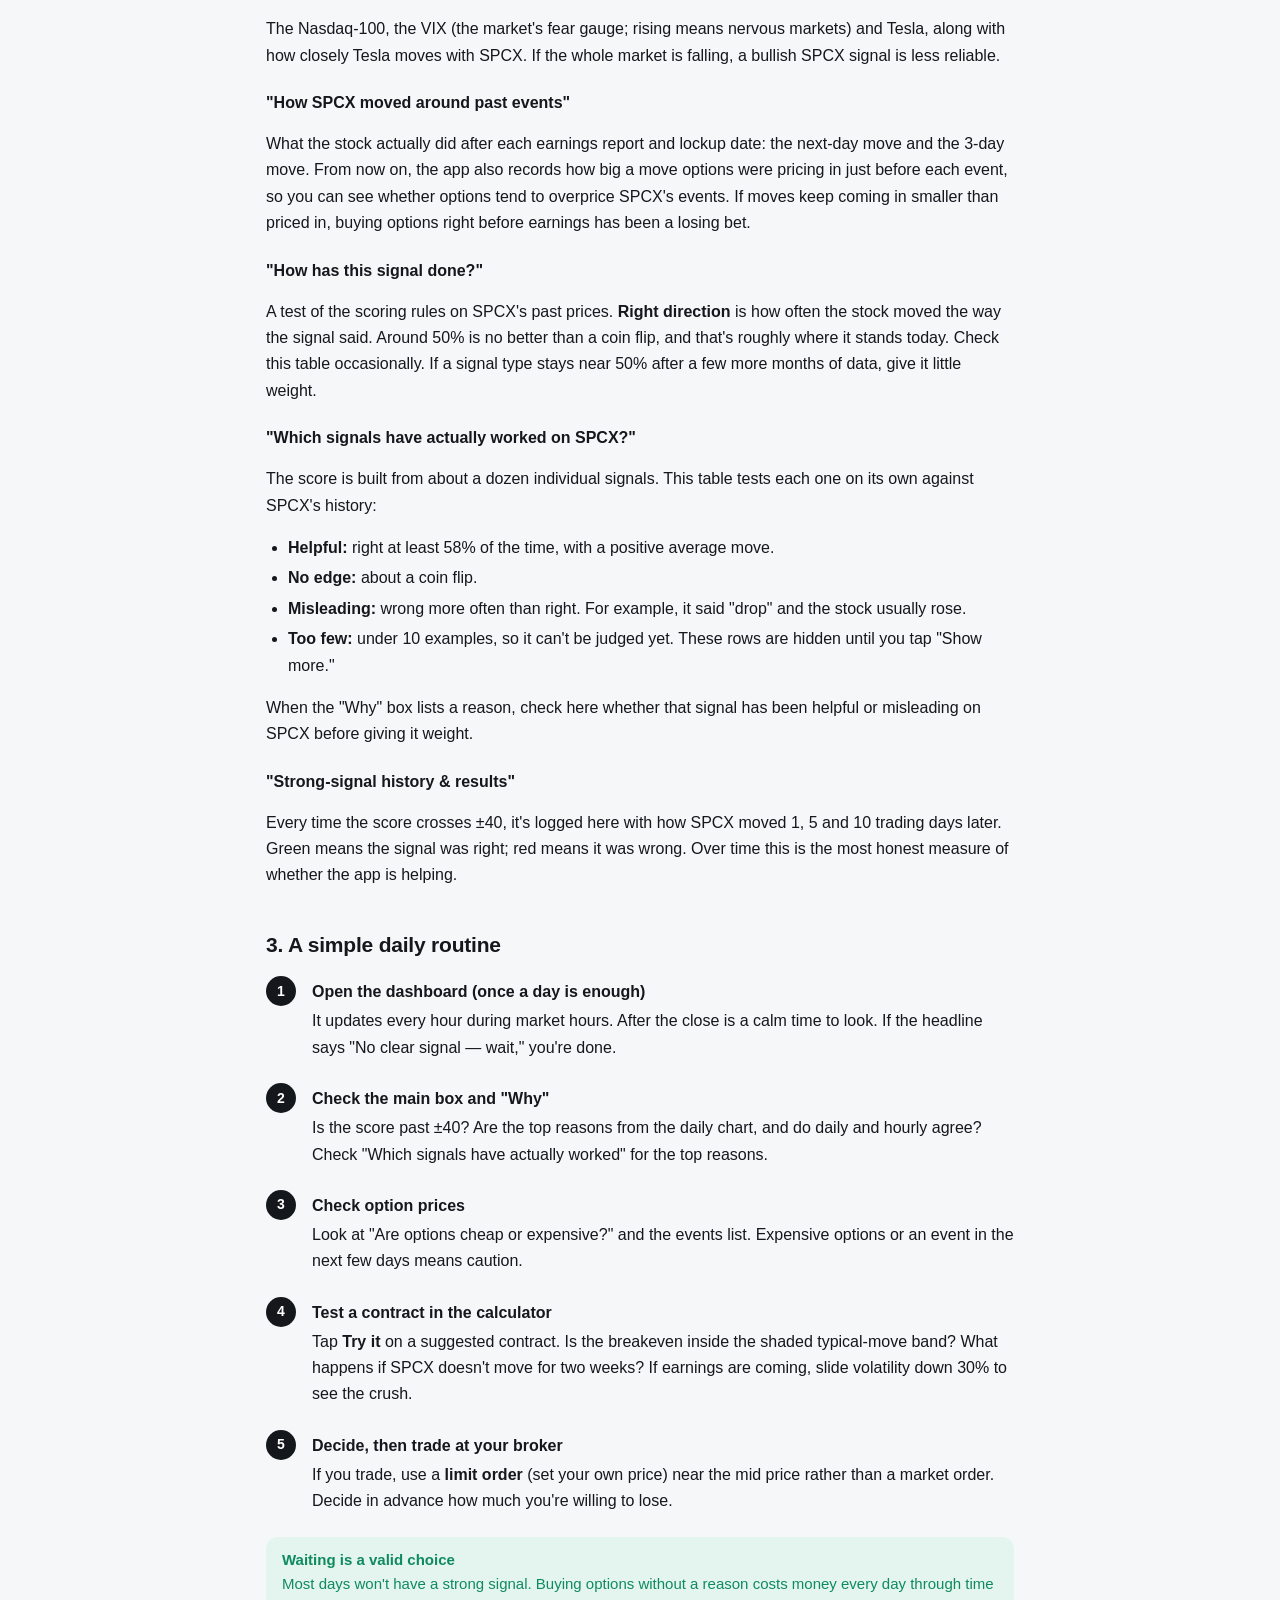
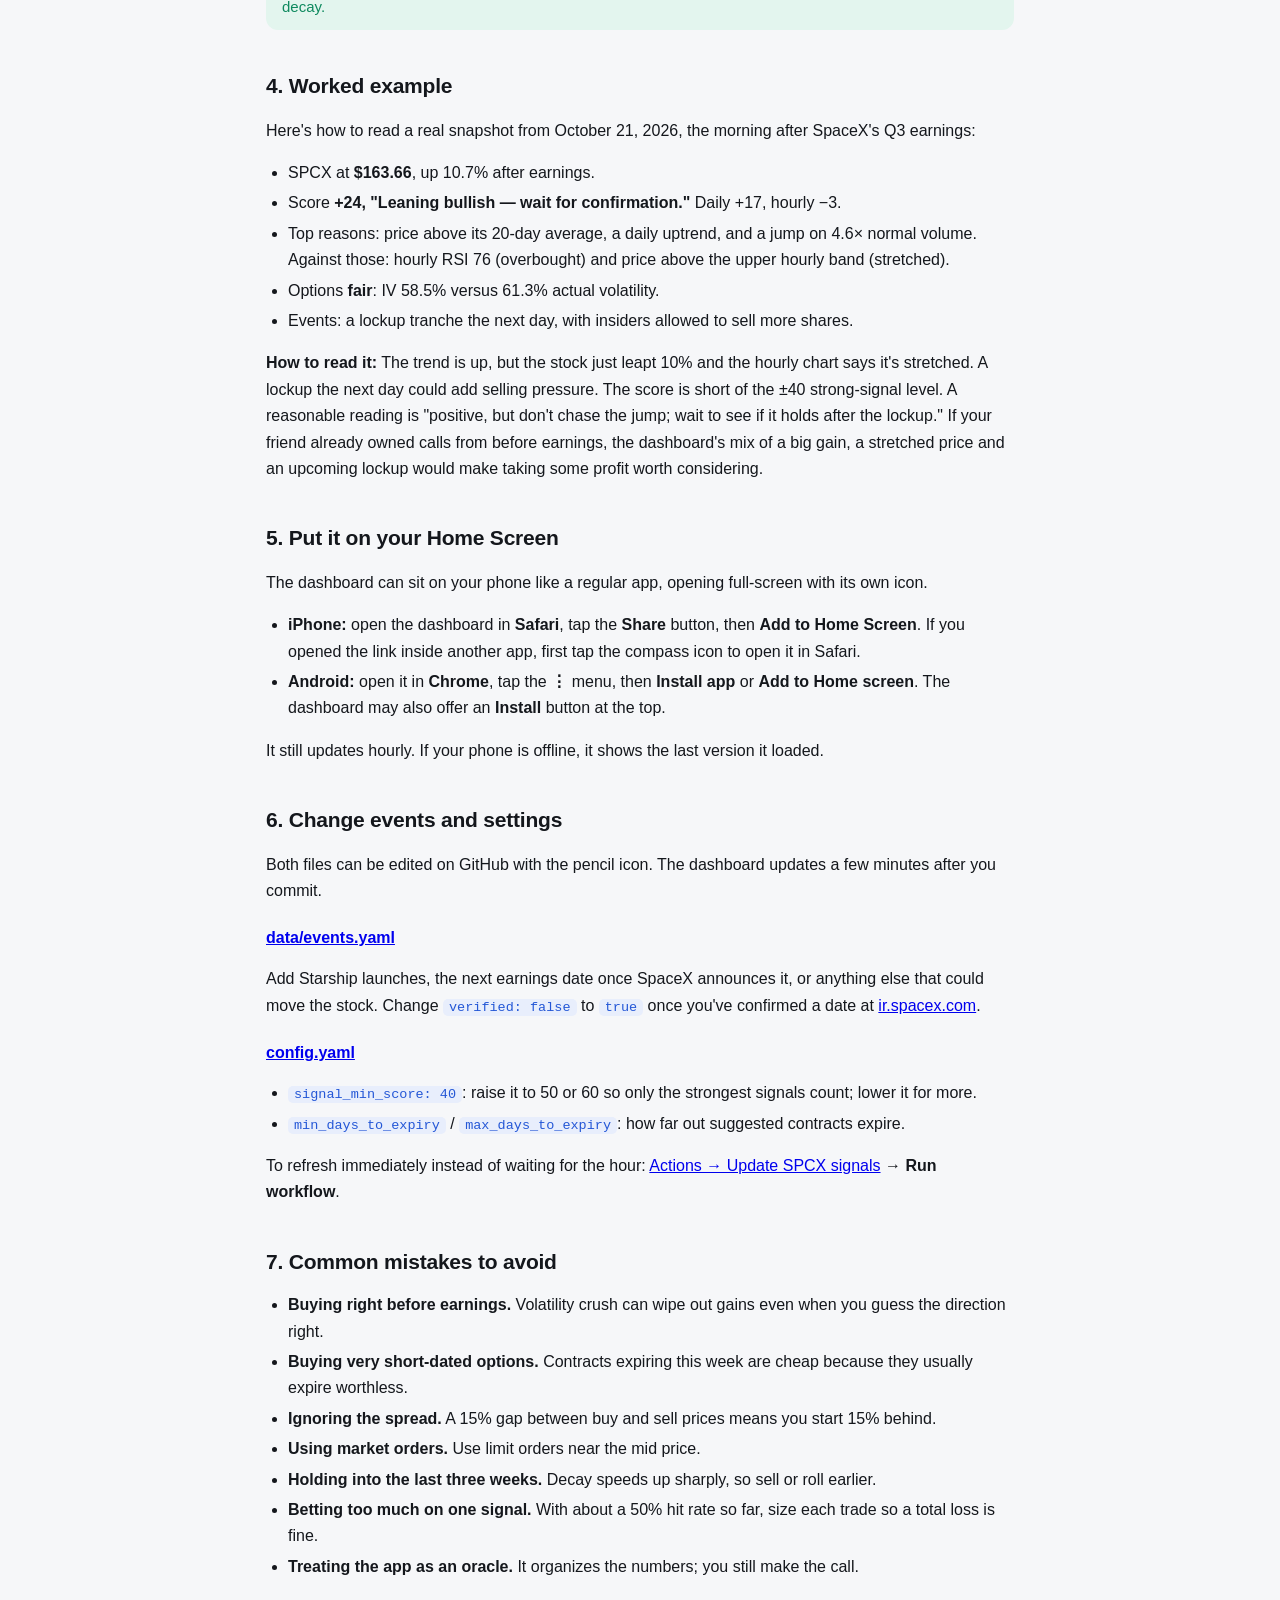
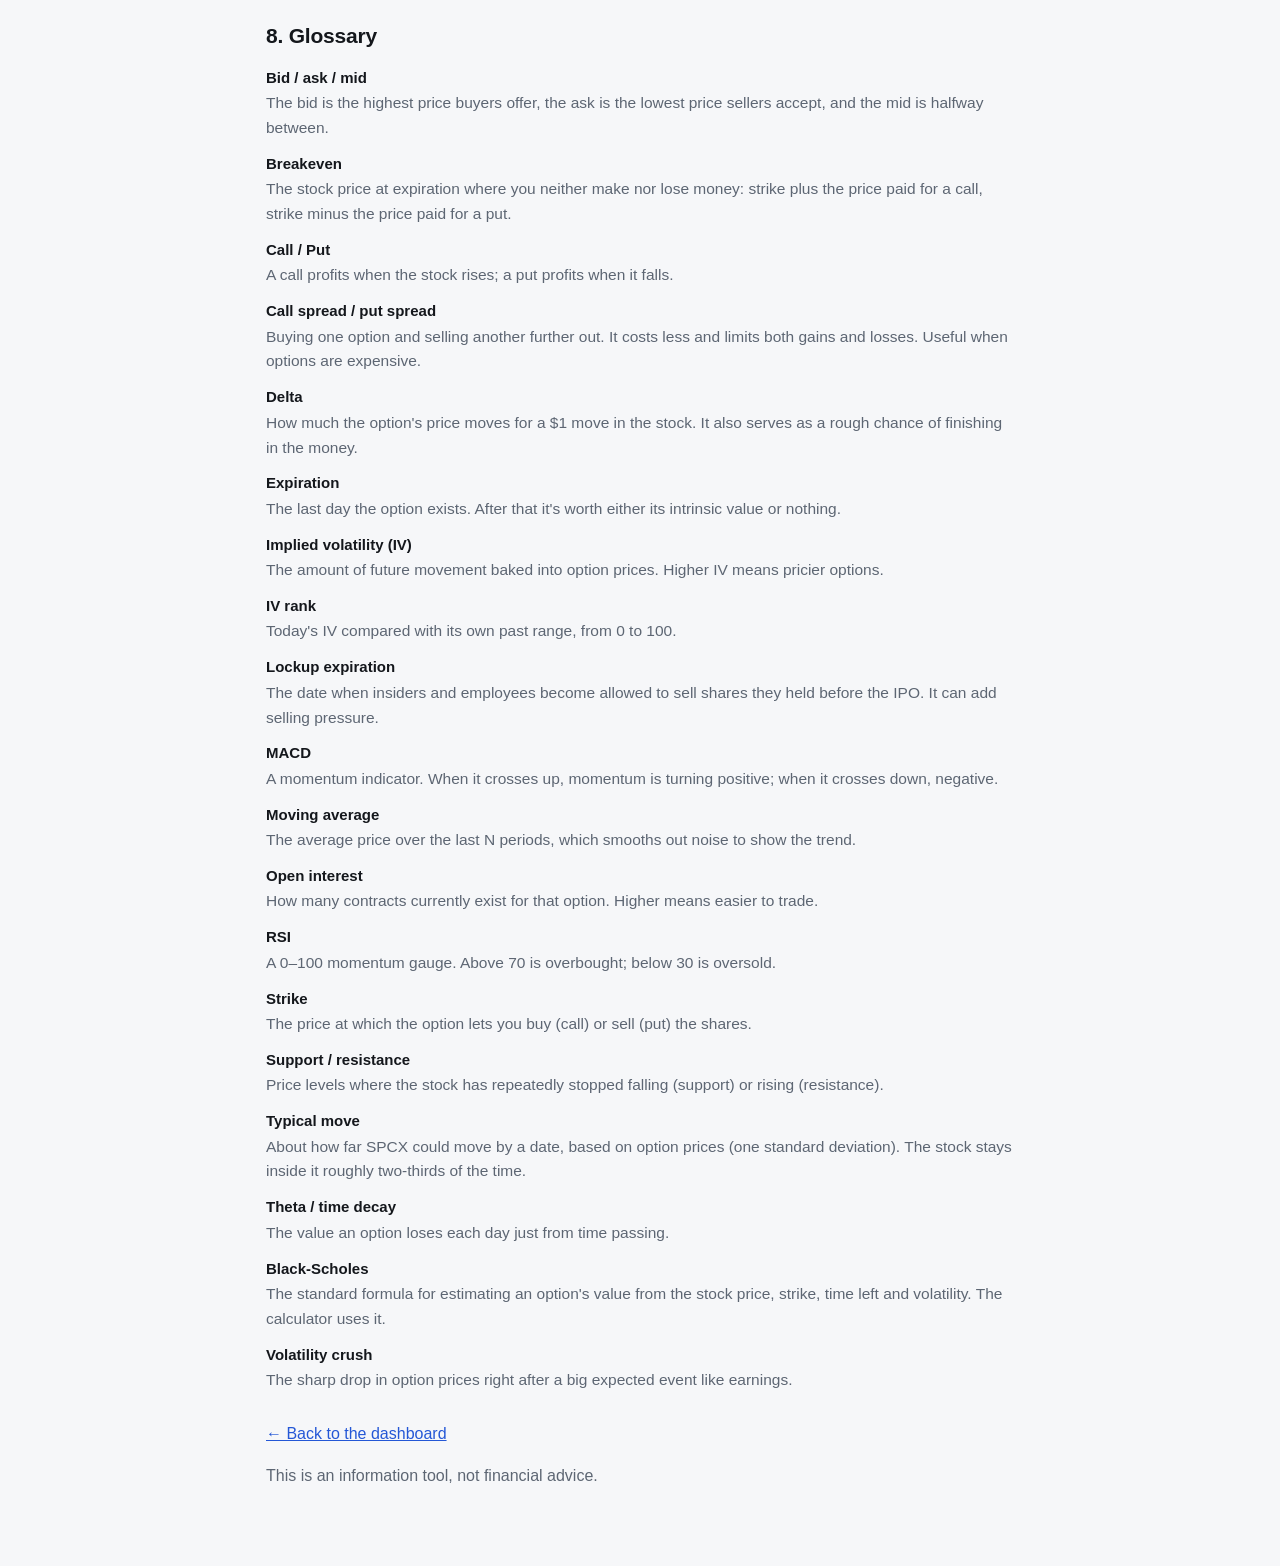
==== commit 45869074: "Add payoff calculator, event-move history, signal grading, Home Screen app and daily paragraph - Wha" ====
--- a/docs/guide.html
+++ b/docs/guide.html
@@ -2,9 +2,13 @@
 <html lang="en">
 <head>
 <meta charset="utf-8">
-<meta name="viewport" content="width=device-width, initial-scale=1">
+<meta name="viewport" content="width=device-width, initial-scale=1, viewport-fit=cover">
 <title>How to Use SPCX Signals</title>
-<link rel="icon" href="data:image/svg+xml,<svg xmlns='http://www.w3.org/2000/svg' viewBox='0 0 100 100'><text y='.9em' font-size='90'>🚀</text></svg>">
+<link rel="icon" type="image/png" sizes="32x32" href="icons/favicon-32.png">
+<link rel="apple-touch-icon" href="icons/apple-touch-icon.png">
+<link rel="manifest" href="manifest.webmanifest">
+<meta name="apple-mobile-web-app-capable" content="yes">
+<meta name="apple-mobile-web-app-title" content="SPCX">
 <link rel="stylesheet" href="style.css">
 <style>
   .guide { max-width: 780px; margin: 0 auto; padding: 20px 16px 60px; }
@@ -57,6 +61,7 @@
       <li><a href="#tour">Tour of the dashboard</a></li>
       <li><a href="#routine">A simple daily routine</a></li>
       <li><a href="#example">Worked example</a></li>
+      <li><a href="#homescreen">Put it on your Home Screen</a></li>
       <li><a href="#settings">Change events and settings</a></li>
       <li><a href="#mistakes">Common mistakes to avoid</a></li>
       <li><a href="#glossary">Glossary</a></li>
@@ -86,6 +91,9 @@
 
   <h3>The top bar</h3>
   <p>Shows SPCX's latest price, today's change and when the data was last updated. Updates run every hour while the market is open, and prices can be about 15 minutes behind. A yellow banner appears if the data is more than a day old.</p>
+
+  <h3>"Today in one paragraph"</h3>
+  <p>The quickest read. It's written automatically from the numbers each hour: where SPCX is, the trend, the score with its main caution, whether options are cheap or expensive, how big a move options expect, and what event is coming next. On a busy day, this plus the main box is enough.</p>
 
   <h3>"What conditions favor right now" (the main box)</h3>
   <p>This is the summary box. The big colored headline is the app's read on the situation, and the sentence below explains it. The bar underneath shows the <strong>direction score</strong>, from −100 to +100:</p>
@@ -155,7 +163,18 @@
     <tr><td>Spread</td><td>The gap between buy and sell prices. Under 5% is good; above 10% is costly</td></tr>
     <tr><td>Heads-up</td><td>Events (earnings, lockups) before this contract expires. Hover to see which</td></tr>
   </table>
-  <p>These are starting points to look up at your broker, not recommendations.</p>
+  <p>These are starting points to look up at your broker, not recommendations. Tap <strong>Try it</strong> on any row to load that contract into the calculator.</p>
+
+  <h3>"What if" payoff calculator</h3>
+  <p>Shows roughly what an option would be worth at different SPCX prices and dates, so you can see the risk before you buy.</p>
+  <ol>
+    <li>Choose <strong>Call</strong> or <strong>Put</strong>, the <strong>expiration</strong> and the <strong>strike</strong>. The price fills in automatically; change it if your broker shows something different.</li>
+    <li>Move the <strong>"Value on"</strong> slider to see how the option loses value as time passes. Slide it to the end to see the value at expiration.</li>
+    <li>Move the <strong>volatility</strong> slider left to see the effect of volatility crush. After earnings, a drop of 20–40% is common.</li>
+    <li>Touch or hover over the chart to read the profit or loss at any SPCX price.</li>
+  </ol>
+  <p>The <strong>blue line</strong> is the value on your chosen date and the <strong>dashed line</strong> is the value at expiration. The <strong>shaded band</strong> is the typical move options are pricing in by expiration. If the breakeven sits outside that band, you need a bigger-than-usual move to make money.</p>
+  <p>Choose <strong>Spread</strong> to also sell a further-out option. It lowers the cost and caps the gain, which can make sense when options are expensive. All numbers are estimates from a standard pricing model; real prices will differ.</p>
 
   <h3>"Upcoming events"</h3>
   <p>Earnings, lockup expirations (when insiders are allowed to sell shares), Fed meetings and monthly options expirations. Items marked <em>(unconfirmed)</em> are estimates, so check them before relying on the date.</p>
@@ -169,18 +188,31 @@
   <h3>"Market context" and "Key price levels"</h3>
   <p>The Nasdaq-100, the VIX (the market's fear gauge; rising means nervous markets) and Tesla, along with how closely Tesla moves with SPCX. If the whole market is falling, a bullish SPCX signal is less reliable.</p>
 
+  <h3>"How SPCX moved around past events"</h3>
+  <p>What the stock actually did after each earnings report and lockup date: the next-day move and the 3-day move. From now on, the app also records how big a move options were pricing in just before each event, so you can see whether options tend to overprice SPCX's events. If moves keep coming in smaller than priced in, buying options right before earnings has been a losing bet.</p>
+
   <h3>"How has this signal done?"</h3>
   <p>A test of the scoring rules on SPCX's past prices. <strong>Right direction</strong> is how often the stock moved the way the signal said. Around 50% is no better than a coin flip, and that's roughly where it stands today. Check this table occasionally. If a signal type stays near 50% after a few more months of data, give it little weight.</p>
 
+  <h3>"Which signals have actually worked on SPCX?"</h3>
+  <p>The score is built from about a dozen individual signals. This table tests each one on its own against SPCX's history:</p>
+  <ul>
+    <li><strong>Helpful:</strong> right at least 58% of the time, with a positive average move.</li>
+    <li><strong>No edge:</strong> about a coin flip.</li>
+    <li><strong>Misleading:</strong> wrong more often than right. For example, it said "drop" and the stock usually rose.</li>
+    <li><strong>Too few:</strong> under 10 examples, so it can't be judged yet. These rows are hidden until you tap "Show more."</li>
+  </ul>
+  <p>When the "Why" box lists a reason, check here whether that signal has been helpful or misleading on SPCX before giving it weight.</p>
+
   <h3>"Strong-signal history &amp; results"</h3>
   <p>Every time the score crosses ±40, it's logged here with how SPCX moved 1, 5 and 10 trading days later. Green means the signal was right; red means it was wrong. Over time this is the most honest measure of whether the app is helping.</p>
 
   <!-- ------------------------------------------------------------ -->
   <h2 id="routine">3. A simple daily routine</h2>
   <div class="step"><div class="n">1</div><div><h3>Open the dashboard (once a day is enough)</h3><p>It updates every hour during market hours. After the close is a calm time to look. If the headline says "No clear signal — wait," you're done.</p></div></div>
-  <div class="step"><div class="n">2</div><div><h3>Check the main box and "Why"</h3><p>Is the score past ±40? Are the top reasons from the daily chart, and do daily and hourly agree?</p></div></div>
+  <div class="step"><div class="n">2</div><div><h3>Check the main box and "Why"</h3><p>Is the score past ±40? Are the top reasons from the daily chart, and do daily and hourly agree? Check "Which signals have actually worked" for the top reasons.</p></div></div>
   <div class="step"><div class="n">3</div><div><h3>Check option prices</h3><p>Look at "Are options cheap or expensive?" and the events list. Expensive options or an event in the next few days means caution.</p></div></div>
-  <div class="step"><div class="n">4</div><div><h3>Look at the suggested contracts</h3><p>Note the cost, breakeven and decay per day. Ask yourself: "Is a move past the breakeven before expiration realistic, given the expected move?"</p></div></div>
+  <div class="step"><div class="n">4</div><div><h3>Test a contract in the calculator</h3><p>Tap <strong>Try it</strong> on a suggested contract. Is the breakeven inside the shaded typical-move band? What happens if SPCX doesn't move for two weeks? If earnings are coming, slide volatility down 30% to see the crush.</p></div></div>
   <div class="step"><div class="n">5</div><div><h3>Decide, then trade at your broker</h3><p>If you trade, use a <strong>limit order</strong> (set your own price) near the mid price rather than a market order. Decide in advance how much you're willing to lose.</p></div></div>
   <div class="callout tip"><strong>Waiting is a valid choice</strong>Most days won't have a strong signal. Buying options without a reason costs money every day through time decay.</div>
 
@@ -197,7 +229,16 @@
   <p><strong>How to read it:</strong> The trend is up, but the stock just leapt 10% and the hourly chart says it's stretched. A lockup the next day could add selling pressure. The score is short of the ±40 strong-signal level. A reasonable reading is "positive, but don't chase the jump; wait to see if it holds after the lockup." If your friend already owned calls from before earnings, the dashboard's mix of a big gain, a stretched price and an upcoming lockup would make taking some profit worth considering.</p>
 
   <!-- ------------------------------------------------------------ -->
-  <h2 id="settings">5. Change events and settings</h2>
+  <h2 id="homescreen">5. Put it on your Home Screen</h2>
+  <p>The dashboard can sit on your phone like a regular app, opening full-screen with its own icon.</p>
+  <ul>
+    <li><strong>iPhone:</strong> open the dashboard in <strong>Safari</strong>, tap the <strong>Share</strong> button, then <strong>Add to Home Screen</strong>. If you opened the link inside another app, first tap the compass icon to open it in Safari.</li>
+    <li><strong>Android:</strong> open it in <strong>Chrome</strong>, tap the <strong>⋮</strong> menu, then <strong>Install app</strong> or <strong>Add to Home screen</strong>. The dashboard may also offer an <strong>Install</strong> button at the top.</li>
+  </ul>
+  <p>It still updates hourly. If your phone is offline, it shows the last version it loaded.</p>
+
+  <!-- ------------------------------------------------------------ -->
+  <h2 id="settings">6. Change events and settings</h2>
   <p>Both files can be edited on GitHub with the pencil icon. The dashboard updates a few minutes after you commit.</p>
   <h3><a href="https://github.com/DYunck/spacex/edit/main/data/events.yaml">data/events.yaml</a></h3>
   <p>Add Starship launches, the next earnings date once SpaceX announces it, or anything else that could move the stock. Change <code>verified: false</code> to <code>true</code> once you've confirmed a date at <a href="https://ir.spacex.com">ir.spacex.com</a>.</p>
@@ -209,7 +250,7 @@
   <p>To refresh immediately instead of waiting for the hour: <a href="https://github.com/DYunck/spacex/actions/workflows/update.yml">Actions → Update SPCX signals</a> → <strong>Run workflow</strong>.</p>
 
   <!-- ------------------------------------------------------------ -->
-  <h2 id="mistakes">6. Common mistakes to avoid</h2>
+  <h2 id="mistakes">7. Common mistakes to avoid</h2>
   <ul>
     <li><strong>Buying right before earnings.</strong> Volatility crush can wipe out gains even when you guess the direction right.</li>
     <li><strong>Buying very short-dated options.</strong> Contracts expiring this week are cheap because they usually expire worthless.</li>
@@ -221,7 +262,7 @@
   </ul>
 
   <!-- ------------------------------------------------------------ -->
-  <h2 id="glossary">7. Glossary</h2>
+  <h2 id="glossary">8. Glossary</h2>
   <dl class="gloss">
     <dt>Bid / ask / mid</dt><dd>The bid is the highest price buyers offer, the ask is the lowest price sellers accept, and the mid is halfway between.</dd>
     <dt>Breakeven</dt><dd>The stock price at expiration where you neither make nor lose money: strike plus the price paid for a call, strike minus the price paid for a put.</dd>
@@ -238,7 +279,9 @@
     <dt>RSI</dt><dd>A 0–100 momentum gauge. Above 70 is overbought; below 30 is oversold.</dd>
     <dt>Strike</dt><dd>The price at which the option lets you buy (call) or sell (put) the shares.</dd>
     <dt>Support / resistance</dt><dd>Price levels where the stock has repeatedly stopped falling (support) or rising (resistance).</dd>
+    <dt>Typical move</dt><dd>About how far SPCX could move by a date, based on option prices (one standard deviation). The stock stays inside it roughly two-thirds of the time.</dd>
     <dt>Theta / time decay</dt><dd>The value an option loses each day just from time passing.</dd>
+    <dt>Black-Scholes</dt><dd>The standard formula for estimating an option's value from the stock price, strike, time left and volatility. The calculator uses it.</dd>
     <dt>Volatility crush</dt><dd>The sharp drop in option prices right after a big expected event like earnings.</dd>
   </dl>
 
--- a/docs/style.css
+++ b/docs/style.css
@@ -69,3 +69,45 @@
 .guide-link { font-size: 13px; font-weight: 600; color: var(--accent); background: var(--accent-bg); padding: 4px 10px; border-radius: 999px; text-decoration: none; white-space: nowrap; }
 .guide-link:hover { text-decoration: underline; }
 #events td:nth-child(3) { white-space: normal; min-width: 180px; }
+
+/* ---- today paragraph */
+.today { font-size: 17px; line-height: 1.6; margin: 0; }
+@media (max-width: 600px) { .today { font-size: 16px; } }
+
+/* ---- install hint */
+.banner.install { display: flex; align-items: center; gap: 10px; background: var(--accent-bg); color: var(--accent); }
+.banner.install[hidden] { display: none; }
+.banner.install span { flex: 1; }
+.banner.install button { border: 0; background: transparent; color: inherit; font: inherit; cursor: pointer; }
+.banner.install .inst { background: var(--accent); color: var(--card); padding: 4px 12px; border-radius: 8px; font-weight: 600; }
+.banner.install .x { font-size: 22px; line-height: 1; padding: 0 4px; }
+
+/* ---- Try it buttons */
+button.try { border: 1px solid var(--accent); color: var(--accent); background: transparent; border-radius: 7px; padding: 2px 9px; font: inherit; font-size: 12.5px; font-weight: 600; cursor: pointer; }
+button.try:hover { background: var(--accent-bg); }
+
+/* ---- calculator */
+.calc-controls { display: grid; grid-template-columns: repeat(auto-fit, minmax(150px, 1fr)); gap: 10px 14px; margin: 12px 0; }
+.calc-controls label, .calc-sliders label { display: flex; flex-direction: column; gap: 5px; font-size: 12.5px; color: var(--muted); font-weight: 600; }
+.calc-controls select, .calc-controls input { font: inherit; font-size: 15px; color: var(--ink); background: var(--bg); border: 1px solid var(--line); border-radius: 8px; padding: 7px 9px; width: 100%; min-width: 0; }
+.seg { display: flex; border: 1px solid var(--line); border-radius: 8px; overflow: hidden; }
+.seg button { flex: 1; min-width: 0; border: 0; background: transparent; color: var(--ink); font: inherit; font-size: 14px; padding: 7px 6px; cursor: pointer; white-space: nowrap; }
+.seg button.on { background: var(--ink); color: var(--card); }
+.calc-sliders { display: grid; grid-template-columns: 1fr 1fr; gap: 10px 22px; margin: 6px 0 14px; }
+@media (max-width: 640px) { .calc-sliders { grid-template-columns: 1fr; } }
+.calc-sliders b { color: var(--ink); }
+.calc-sliders input[type=range] { width: 100%; accent-color: var(--accent); }
+.calc-out { display: grid; grid-template-columns: 280px 1fr; gap: 16px; align-items: start; }
+@media (max-width: 800px) { .calc-out { grid-template-columns: 1fr; } }
+.calc-stats { display: grid; grid-template-columns: 1fr 1fr; gap: 8px; }
+.stat { background: var(--bg); border-radius: 10px; padding: 8px 10px; }
+.stat .k { font-size: 12px; color: var(--muted); }
+.stat .v { font: 600 16px var(--mono); margin-top: 2px; }
+.stat .v small { font-size: 12px; color: var(--muted); font-weight: 400; }
+.calc-chart-wrap { min-width: 0; }
+#c-chart { width: 100%; display: block; touch-action: pan-y; }
+.calc-readout { font-size: 13px; color: var(--muted); min-height: 20px; margin-top: 4px; }
+#c-table { margin-top: 10px; }
+.calc-controls label[hidden] { display: none; }
+.chip.dim { background: var(--line); color: var(--muted); }
+.linkbtn { border: 0; background: none; color: var(--accent); font: inherit; font-size: 14px; font-weight: 600; padding: 8px 0 0; cursor: pointer; }
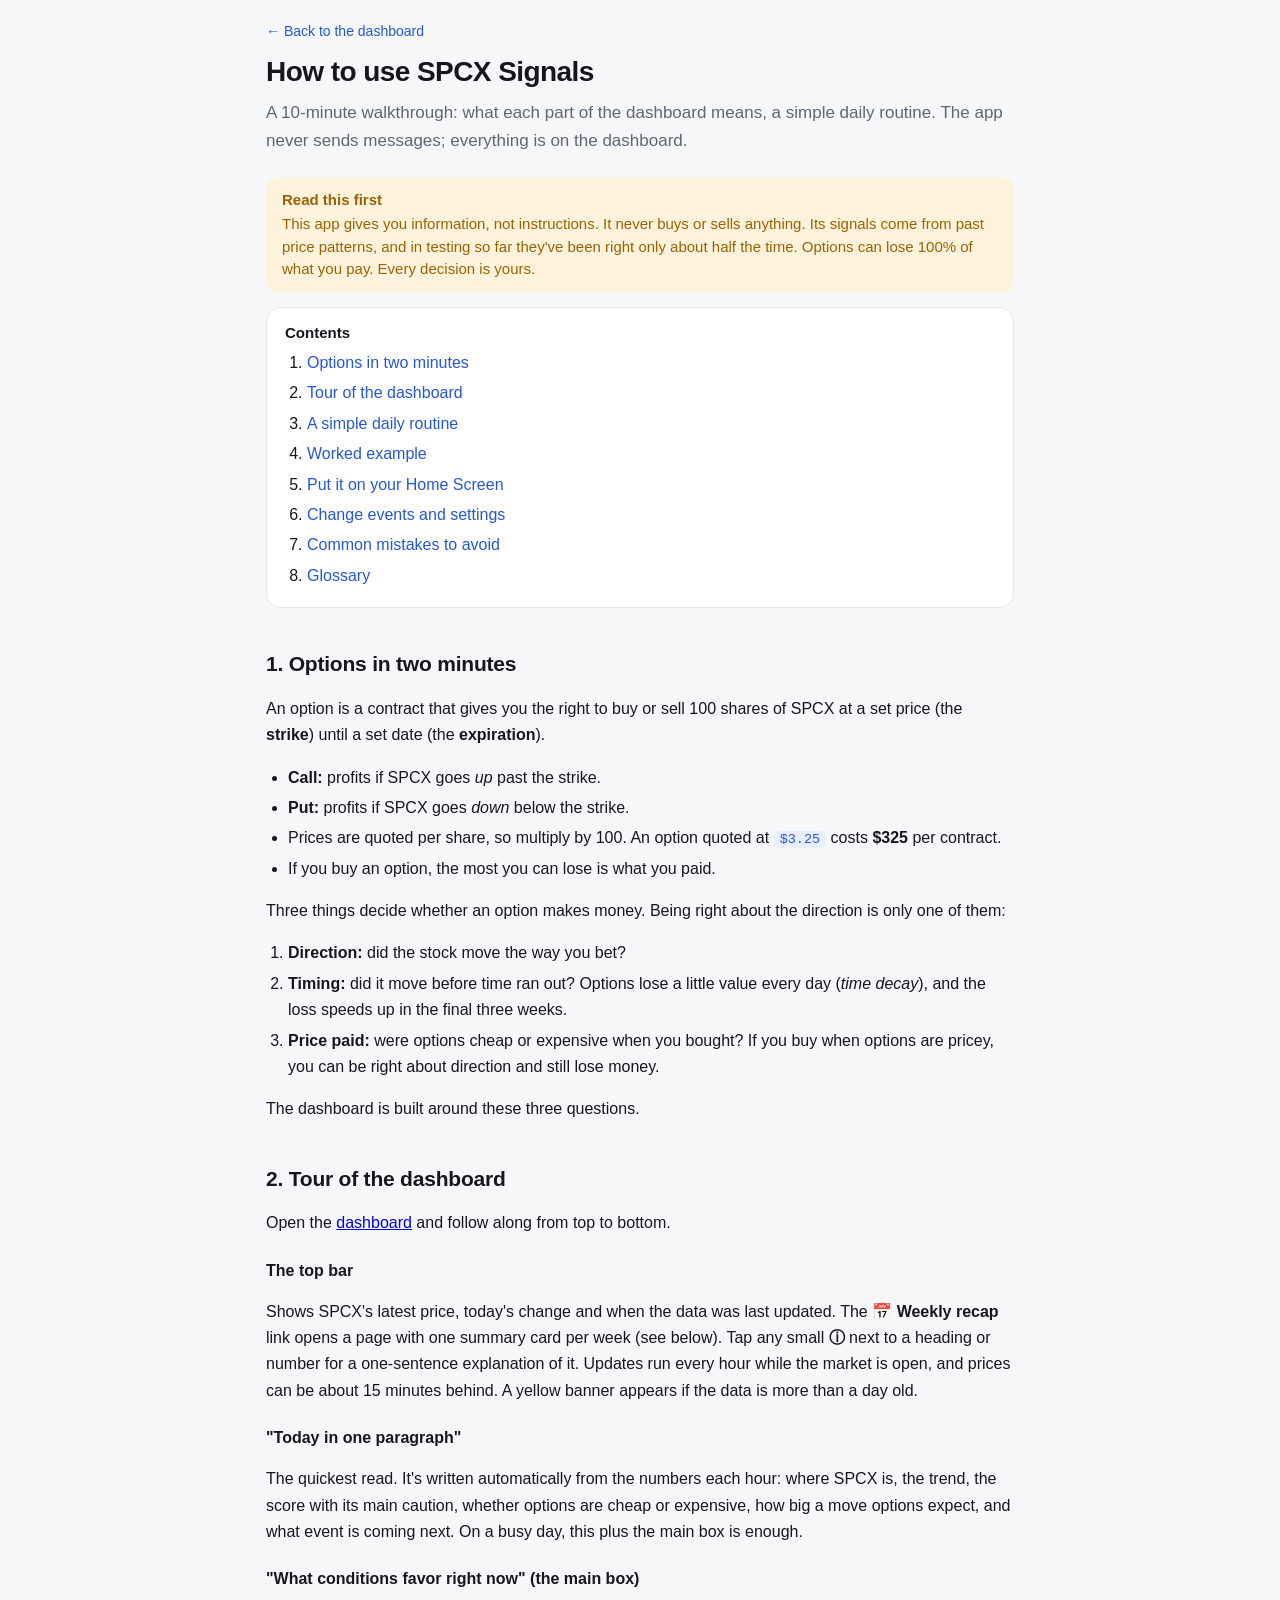
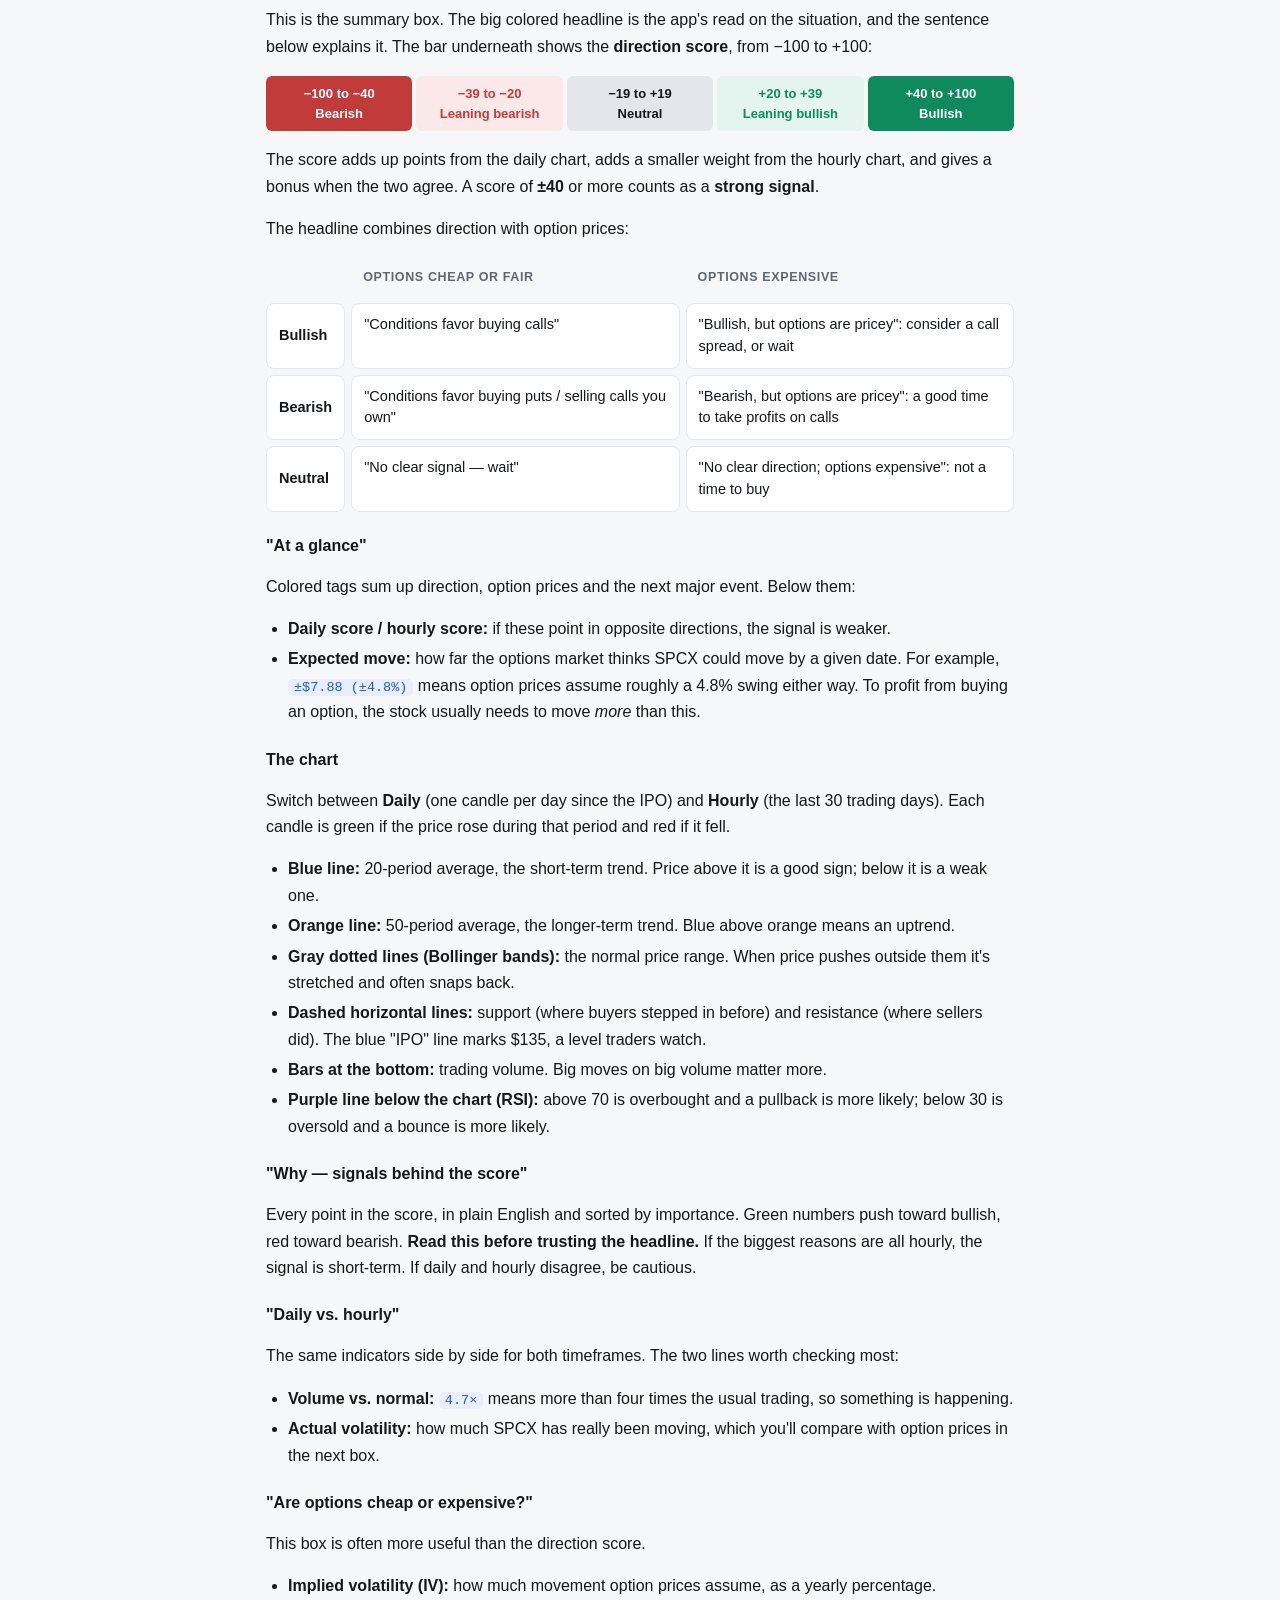
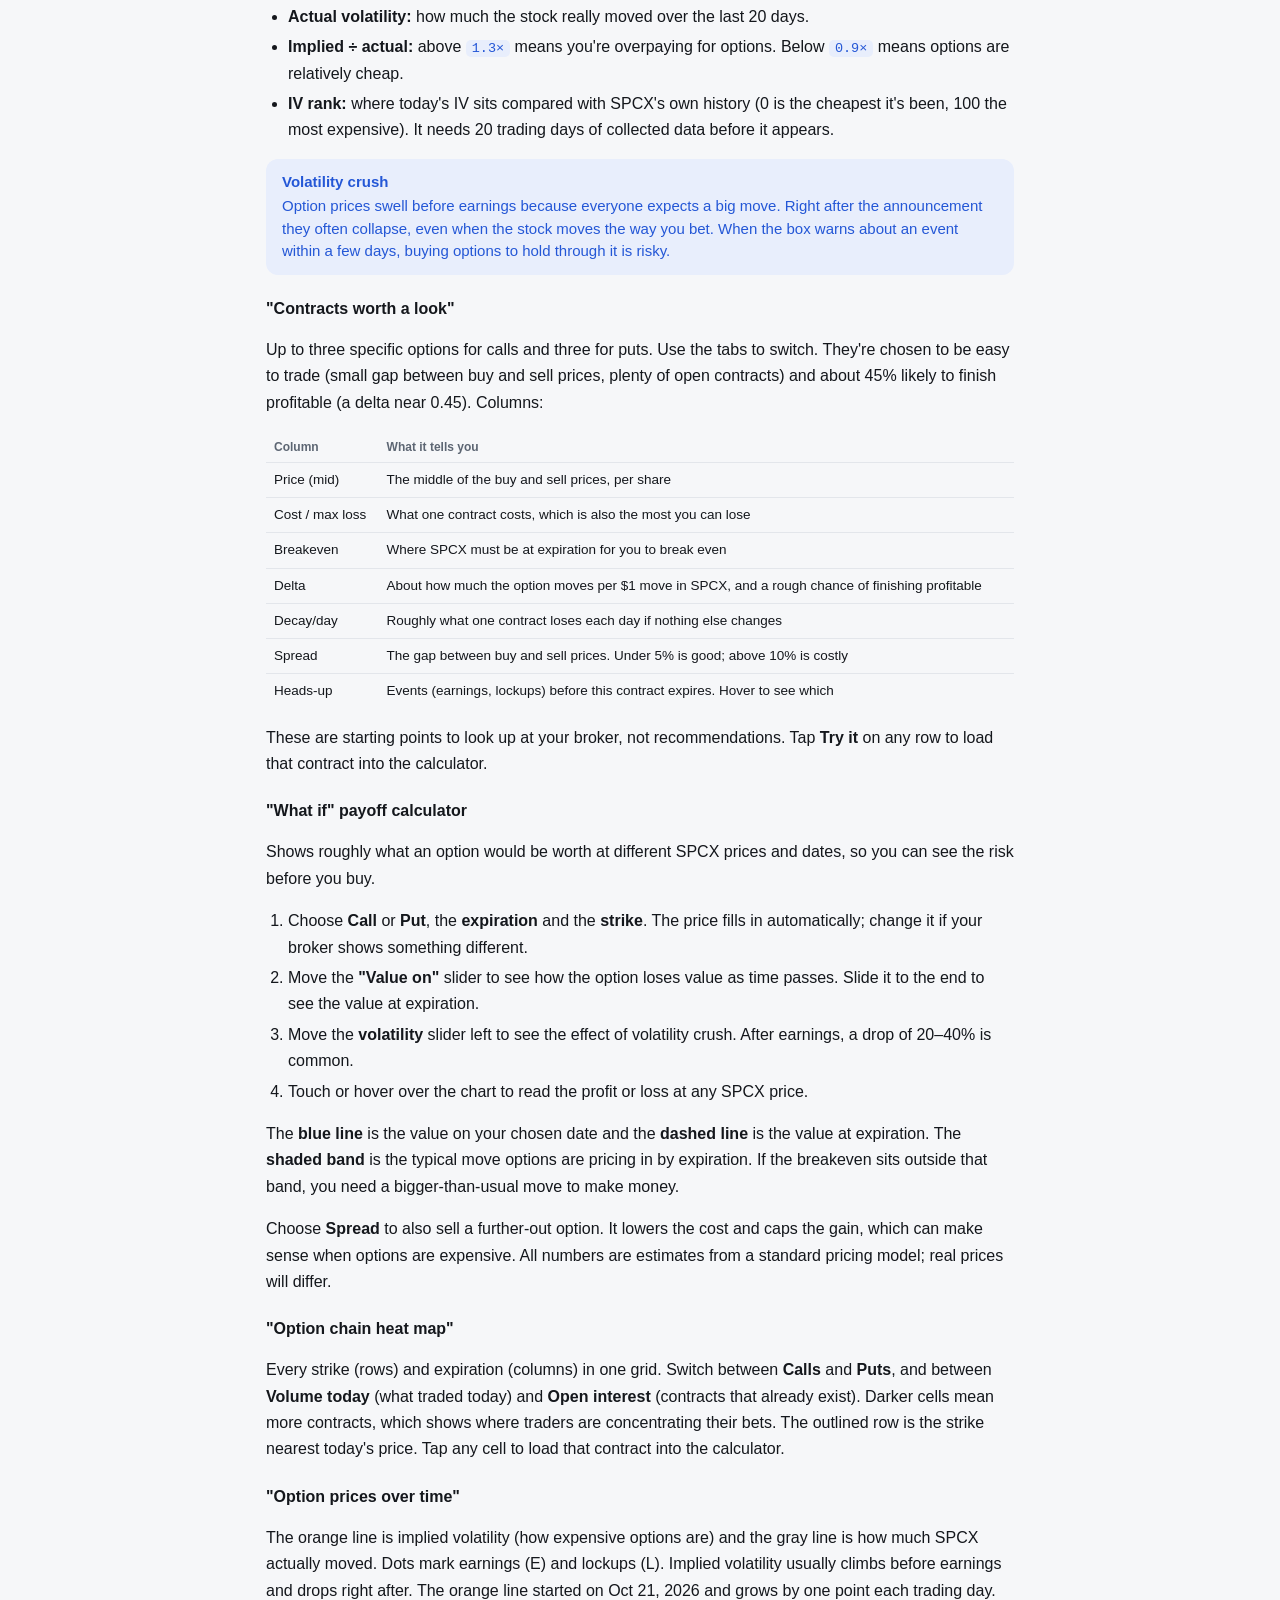
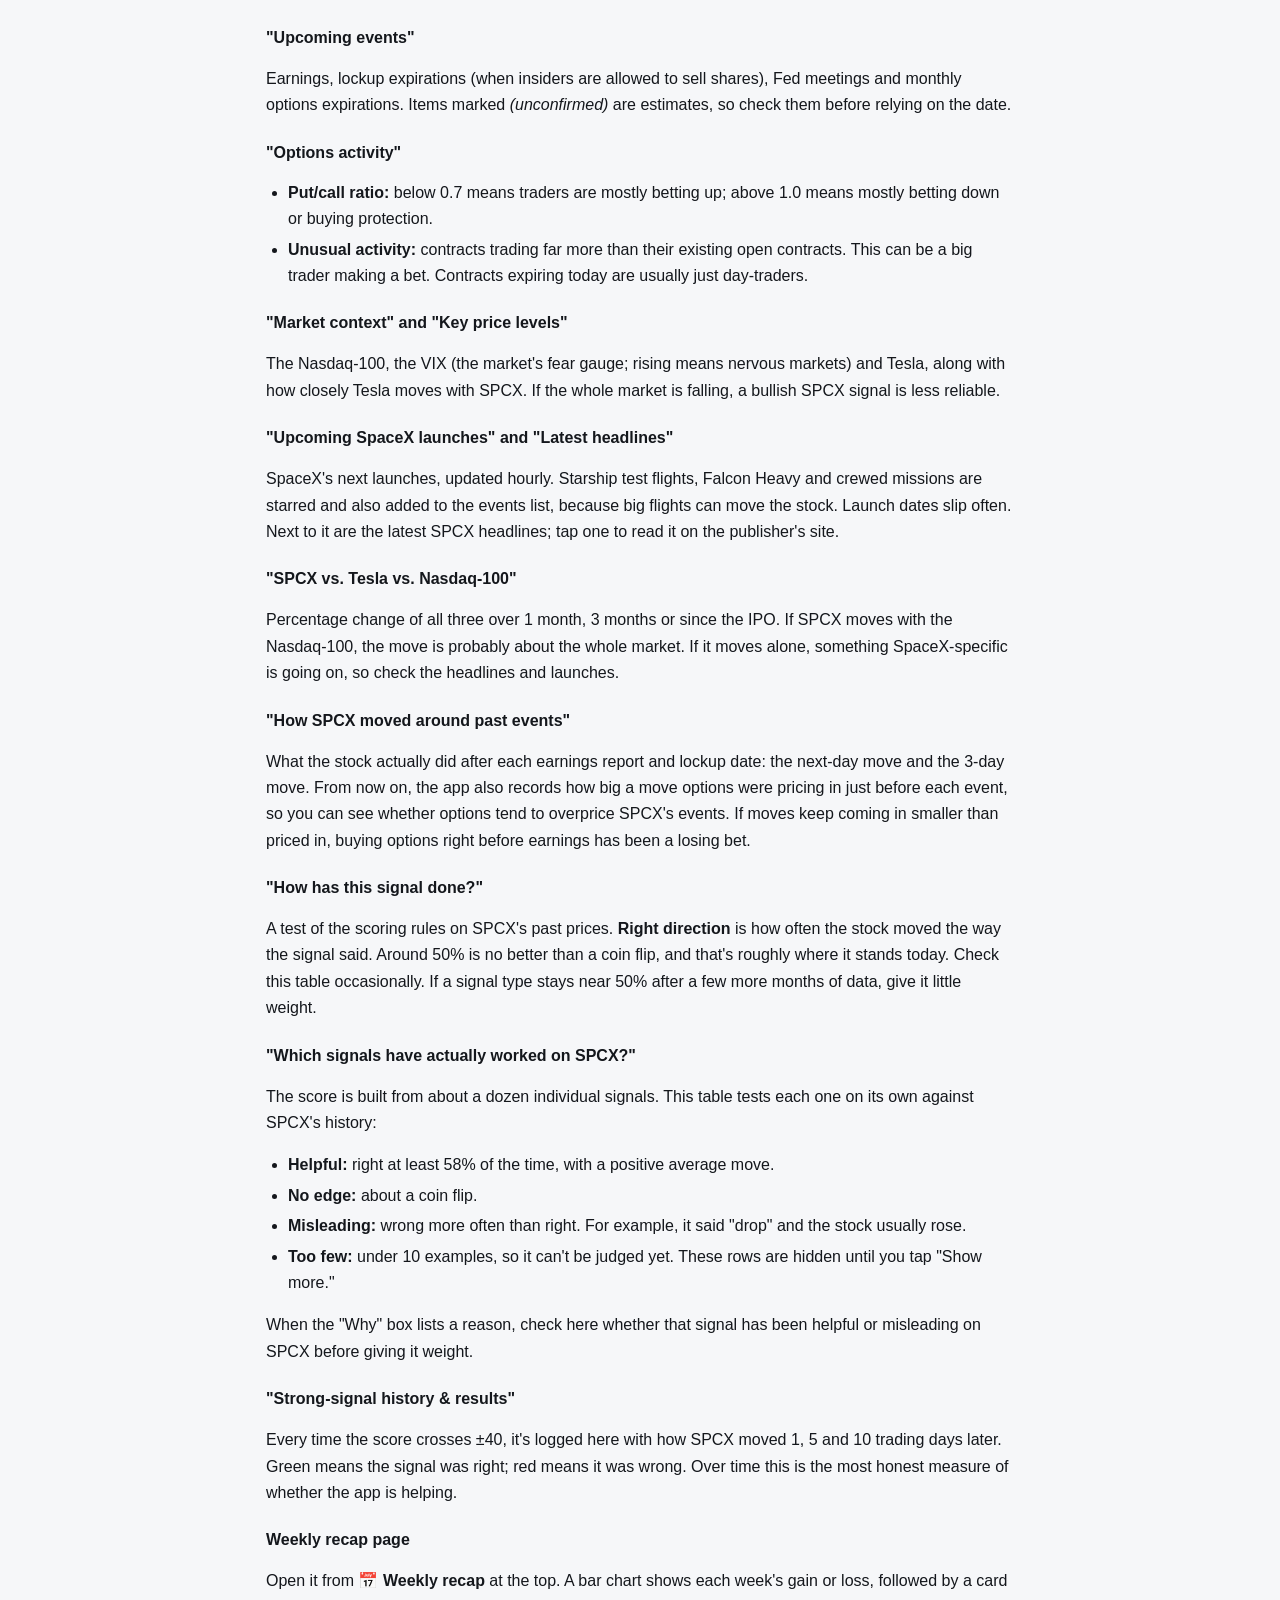
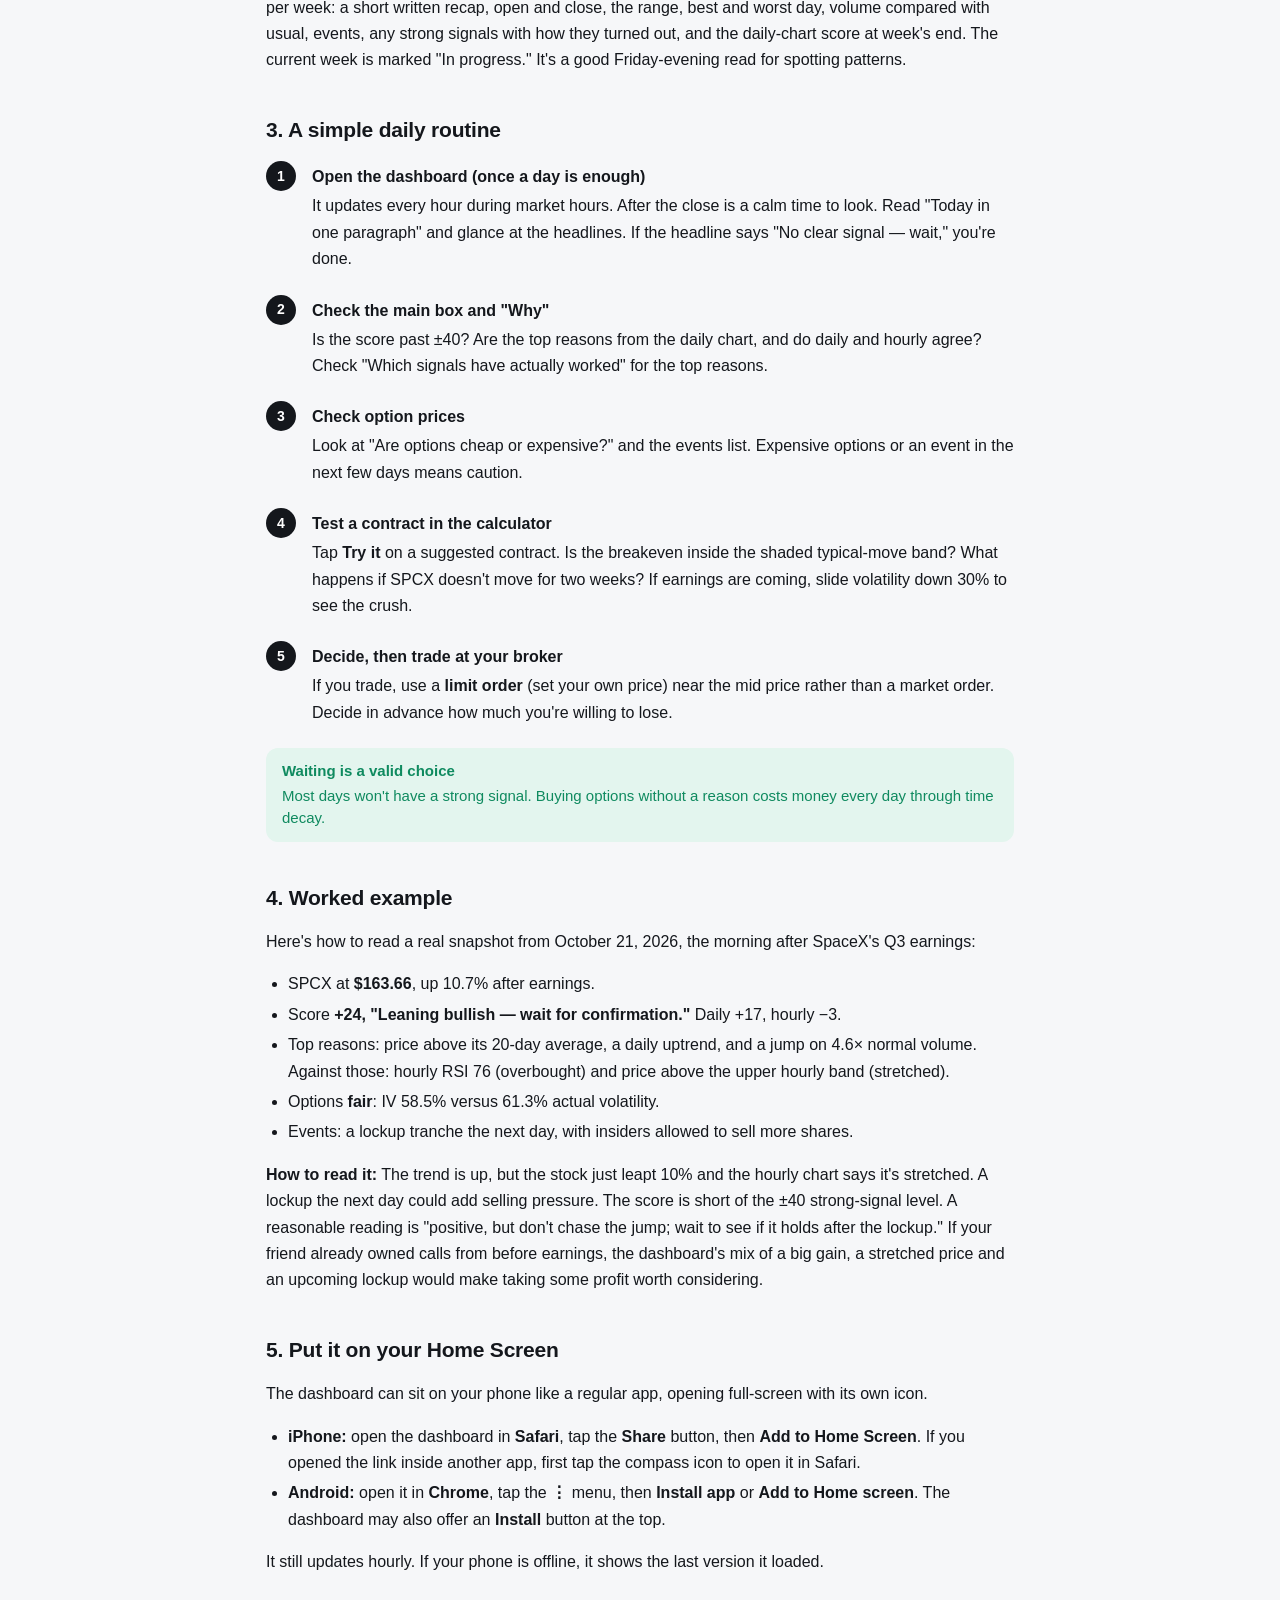
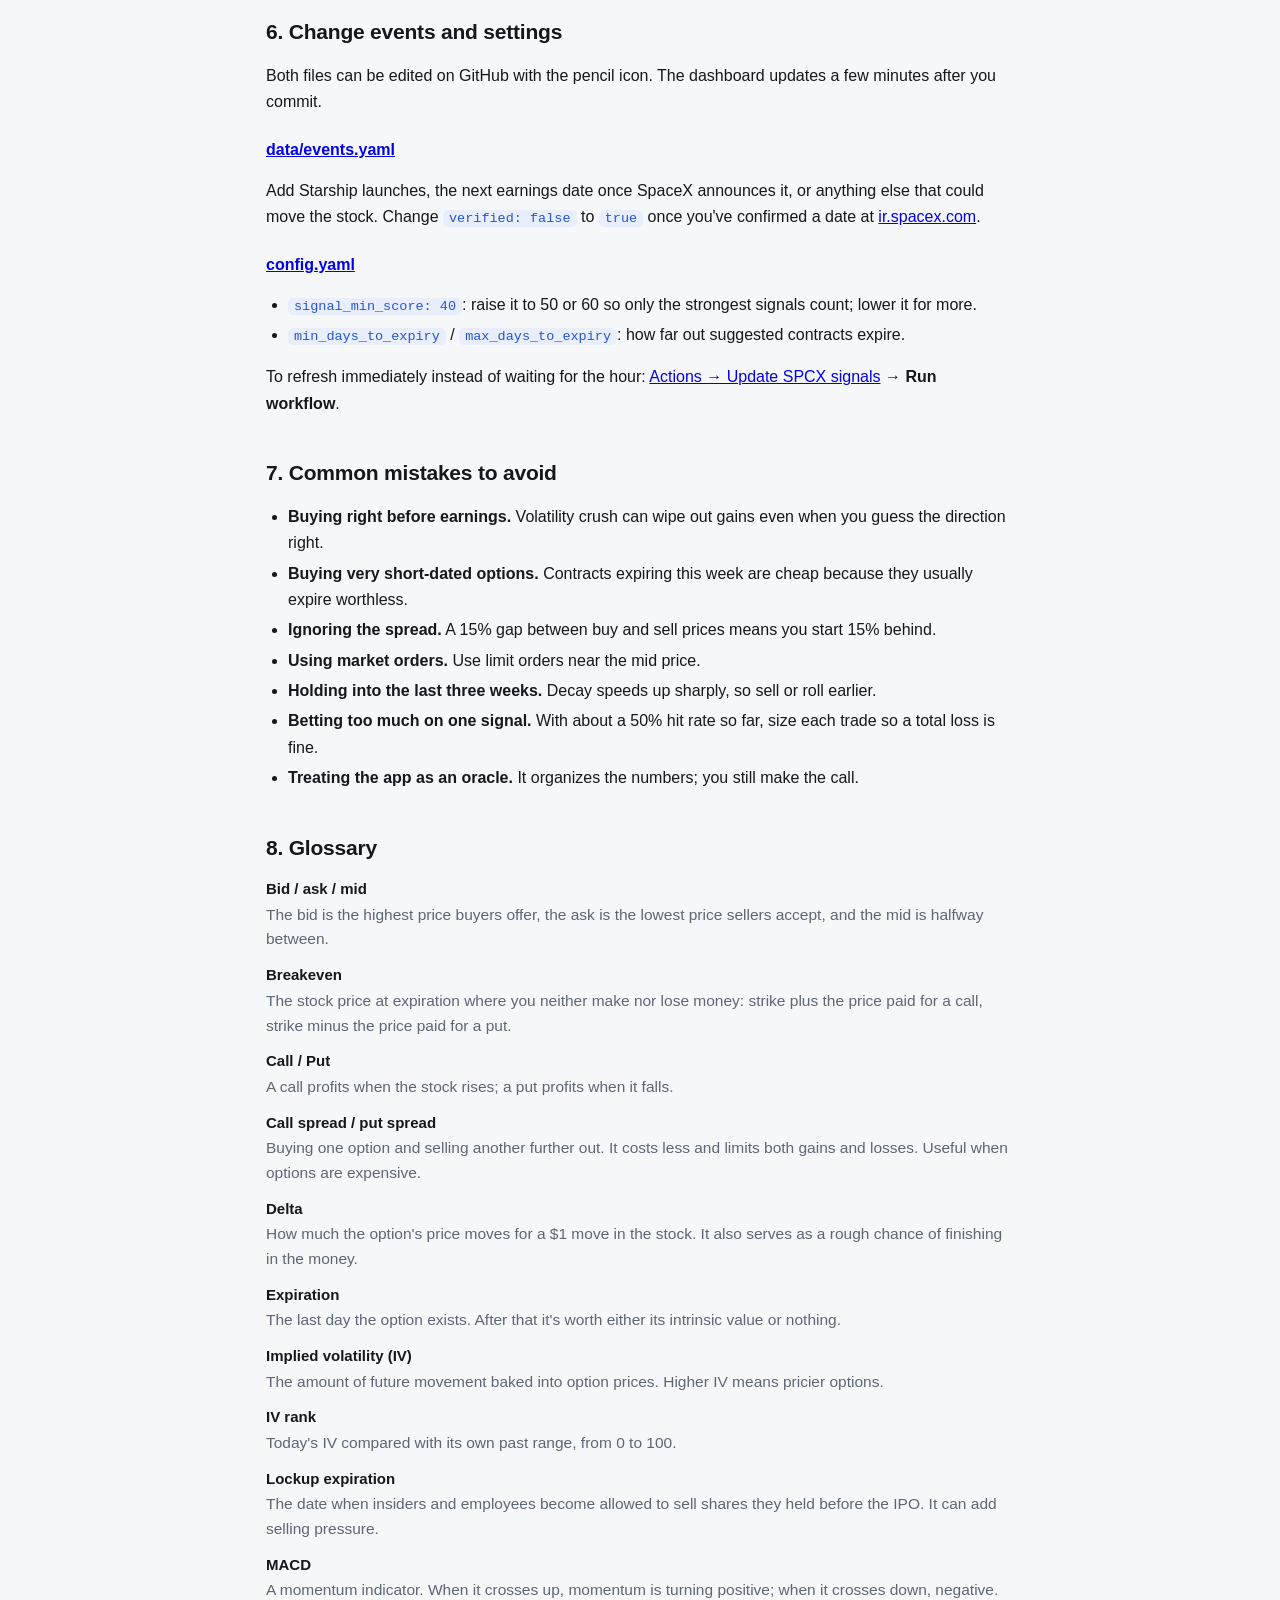
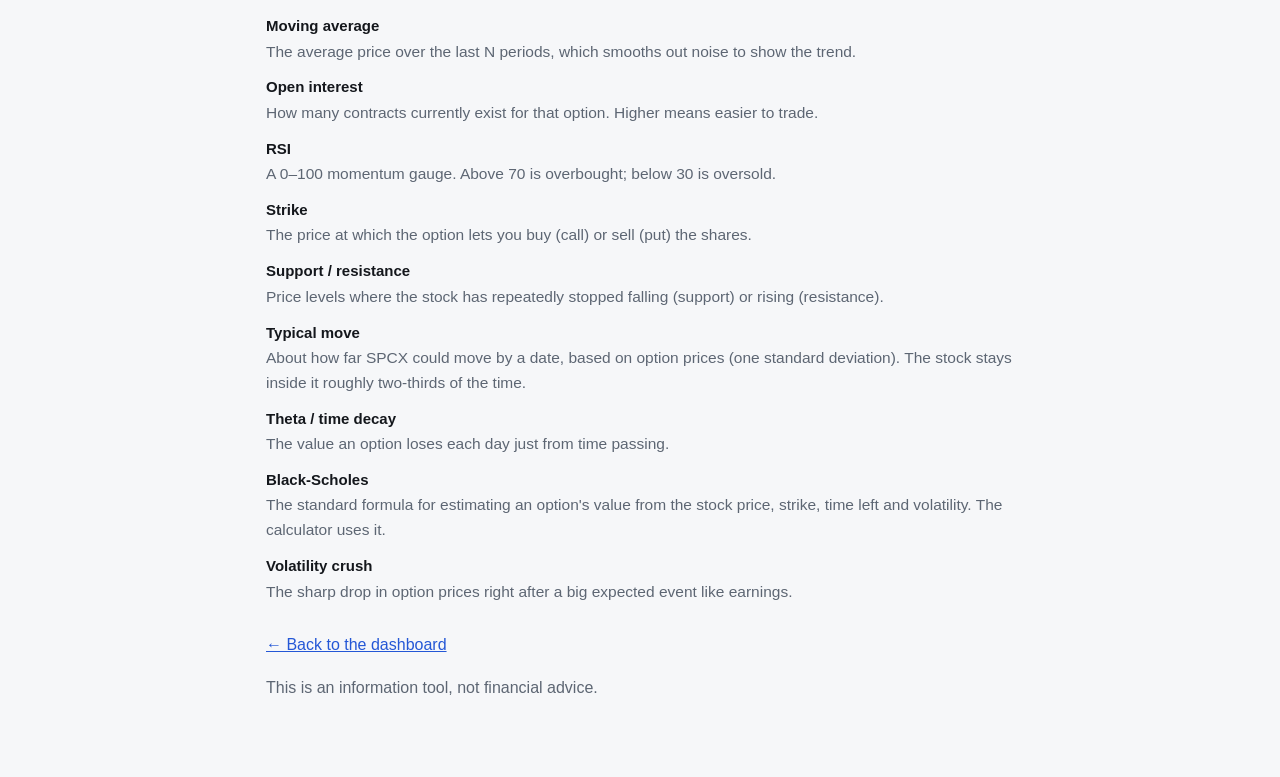
==== commit f8eb8f42: "Add launches, headlines, comparison and volatility charts, heat map, explain popovers and weekly rec" ====
--- a/docs/guide.html
+++ b/docs/guide.html
@@ -90,7 +90,7 @@
   <p>Open the <a href="./">dashboard</a> and follow along from top to bottom.</p>
 
   <h3>The top bar</h3>
-  <p>Shows SPCX's latest price, today's change and when the data was last updated. Updates run every hour while the market is open, and prices can be about 15 minutes behind. A yellow banner appears if the data is more than a day old.</p>
+  <p>Shows SPCX's latest price, today's change and when the data was last updated. The <strong>📅 Weekly recap</strong> link opens a page with one summary card per week (see below). Tap any small <strong>ⓘ</strong> next to a heading or number for a one-sentence explanation of it. Updates run every hour while the market is open, and prices can be about 15 minutes behind. A yellow banner appears if the data is more than a day old.</p>
 
   <h3>"Today in one paragraph"</h3>
   <p>The quickest read. It's written automatically from the numbers each hour: where SPCX is, the trend, the score with its main caution, whether options are cheap or expensive, how big a move options expect, and what event is coming next. On a busy day, this plus the main box is enough.</p>
@@ -176,6 +176,12 @@
   <p>The <strong>blue line</strong> is the value on your chosen date and the <strong>dashed line</strong> is the value at expiration. The <strong>shaded band</strong> is the typical move options are pricing in by expiration. If the breakeven sits outside that band, you need a bigger-than-usual move to make money.</p>
   <p>Choose <strong>Spread</strong> to also sell a further-out option. It lowers the cost and caps the gain, which can make sense when options are expensive. All numbers are estimates from a standard pricing model; real prices will differ.</p>
 
+  <h3>"Option chain heat map"</h3>
+  <p>Every strike (rows) and expiration (columns) in one grid. Switch between <strong>Calls</strong> and <strong>Puts</strong>, and between <strong>Volume today</strong> (what traded today) and <strong>Open interest</strong> (contracts that already exist). Darker cells mean more contracts, which shows where traders are concentrating their bets. The outlined row is the strike nearest today's price. Tap any cell to load that contract into the calculator.</p>
+
+  <h3>"Option prices over time"</h3>
+  <p>The orange line is implied volatility (how expensive options are) and the gray line is how much SPCX actually moved. Dots mark earnings (E) and lockups (L). Implied volatility usually climbs before earnings and drops right after. The orange line started on Oct 21, 2026 and grows by one point each trading day.</p>
+
   <h3>"Upcoming events"</h3>
   <p>Earnings, lockup expirations (when insiders are allowed to sell shares), Fed meetings and monthly options expirations. Items marked <em>(unconfirmed)</em> are estimates, so check them before relying on the date.</p>
 
@@ -187,6 +193,12 @@
 
   <h3>"Market context" and "Key price levels"</h3>
   <p>The Nasdaq-100, the VIX (the market's fear gauge; rising means nervous markets) and Tesla, along with how closely Tesla moves with SPCX. If the whole market is falling, a bullish SPCX signal is less reliable.</p>
+
+  <h3>"Upcoming SpaceX launches" and "Latest headlines"</h3>
+  <p>SpaceX's next launches, updated hourly. Starship test flights, Falcon Heavy and crewed missions are starred and also added to the events list, because big flights can move the stock. Launch dates slip often. Next to it are the latest SPCX headlines; tap one to read it on the publisher's site.</p>
+
+  <h3>"SPCX vs. Tesla vs. Nasdaq-100"</h3>
+  <p>Percentage change of all three over 1 month, 3 months or since the IPO. If SPCX moves with the Nasdaq-100, the move is probably about the whole market. If it moves alone, something SpaceX-specific is going on, so check the headlines and launches.</p>
 
   <h3>"How SPCX moved around past events"</h3>
   <p>What the stock actually did after each earnings report and lockup date: the next-day move and the 3-day move. From now on, the app also records how big a move options were pricing in just before each event, so you can see whether options tend to overprice SPCX's events. If moves keep coming in smaller than priced in, buying options right before earnings has been a losing bet.</p>
@@ -207,9 +219,12 @@
   <h3>"Strong-signal history &amp; results"</h3>
   <p>Every time the score crosses ±40, it's logged here with how SPCX moved 1, 5 and 10 trading days later. Green means the signal was right; red means it was wrong. Over time this is the most honest measure of whether the app is helping.</p>
 
+  <h3>Weekly recap page</h3>
+  <p>Open it from <strong>📅 Weekly recap</strong> at the top. A bar chart shows each week's gain or loss, followed by a card per week: a short written recap, open and close, the range, best and worst day, volume compared with usual, events, any strong signals with how they turned out, and the daily-chart score at week's end. The current week is marked "In progress." It's a good Friday-evening read for spotting patterns.</p>
+
   <!-- ------------------------------------------------------------ -->
   <h2 id="routine">3. A simple daily routine</h2>
-  <div class="step"><div class="n">1</div><div><h3>Open the dashboard (once a day is enough)</h3><p>It updates every hour during market hours. After the close is a calm time to look. If the headline says "No clear signal — wait," you're done.</p></div></div>
+  <div class="step"><div class="n">1</div><div><h3>Open the dashboard (once a day is enough)</h3><p>It updates every hour during market hours. After the close is a calm time to look. Read "Today in one paragraph" and glance at the headlines. If the headline says "No clear signal — wait," you're done.</p></div></div>
   <div class="step"><div class="n">2</div><div><h3>Check the main box and "Why"</h3><p>Is the score past ±40? Are the top reasons from the daily chart, and do daily and hourly agree? Check "Which signals have actually worked" for the top reasons.</p></div></div>
   <div class="step"><div class="n">3</div><div><h3>Check option prices</h3><p>Look at "Are options cheap or expensive?" and the events list. Expensive options or an event in the next few days means caution.</p></div></div>
   <div class="step"><div class="n">4</div><div><h3>Test a contract in the calculator</h3><p>Tap <strong>Try it</strong> on a suggested contract. Is the breakeven inside the shaded typical-move band? What happens if SPCX doesn't move for two weeks? If earnings are coming, slide volatility down 30% to see the crush.</p></div></div>
--- a/docs/style.css
+++ b/docs/style.css
@@ -111,3 +111,106 @@
 .calc-controls label[hidden] { display: none; }
 .chip.dim { background: var(--line); color: var(--muted); }
 .linkbtn { border: 0; background: none; color: var(--accent); font: inherit; font-size: 14px; font-weight: 600; padding: 8px 0 0; cursor: pointer; }
+
+/* ---- launch splash (always dark; original artwork) */
+.no-splash #splash { display: none; }
+#splash { position: fixed; inset: 0; z-index: 1000; overflow: hidden; cursor: pointer; color: #e8ebf0;
+  background: radial-gradient(120% 80% at 50% 110%, #24304a 0%, #0b0f17 55%, #05070b 100%);
+  display: flex; flex-direction: column; align-items: center; justify-content: center;
+  transition: opacity .55s ease, transform .55s ease; -webkit-tap-highlight-color: transparent; }
+#splash.done { opacity: 0; transform: scale(1.04); pointer-events: none; }
+.sp-stars, .sp-stars2 { position: absolute; inset: -50% 0 0 0; background-repeat: repeat;
+  background-image:
+    radial-gradient(1px 1px at 20px 30px, #fff, transparent), radial-gradient(1px 1px at 120px 80px, #cfe0ff, transparent),
+    radial-gradient(1.5px 1.5px at 200px 160px, #fff, transparent), radial-gradient(1px 1px at 60px 210px, #fff, transparent),
+    radial-gradient(1px 1px at 260px 40px, #fff8, transparent), radial-gradient(1.5px 1.5px at 300px 250px, #cfe0ff, transparent),
+    radial-gradient(1px 1px at 160px 300px, #fff9, transparent);
+  background-size: 320px 320px; animation: spDrift 6s linear infinite; opacity: .9; }
+.sp-stars2 { background-size: 210px 210px; opacity: .5; animation-duration: 3.5s; }
+@keyframes spDrift { to { transform: translateY(50%); } }
+.sp-glow { position: absolute; left: 50%; bottom: -30vh; width: 120vw; height: 60vh; transform: translateX(-50%);
+  background: radial-gradient(closest-side, rgba(255,140,60,.35), transparent); animation: spGlow 2.2s ease-out forwards; }
+@keyframes spGlow { 0% { opacity: .2; } 30% { opacity: 1; } 100% { opacity: .15; } }
+.sp-stage { position: relative; width: 200px; height: 46vh; min-height: 260px; }
+.sp-rocket { position: absolute; left: 50%; bottom: 18px; margin-left: -30px; animation: spLaunch 1.9s cubic-bezier(.55,0,.75,.3) .2s forwards; }
+.sp-rocket svg { display: block; filter: drop-shadow(0 0 14px rgba(255,170,80,.35)); }
+@keyframes spLaunch {
+  0% { transform: translate(0,0); }
+  6% { transform: translate(-1px,1px); } 10% { transform: translate(1px,-1px); } 14% { transform: translate(-1px,0); } 18% { transform: translate(1px,1px); }
+  100% { transform: translate(0,-120vh); } }
+.sp-flame { transform-origin: 30px 126px; animation: spFlicker .09s steps(2) infinite alternate, spThrust 1.9s ease-in .2s forwards; }
+@keyframes spFlicker { from { opacity: .85; } to { opacity: 1; } }
+@keyframes spThrust { 0% { transform: scaleY(.55); } 20% { transform: scaleY(1.15); } 100% { transform: scaleY(1.6); } }
+.sp-pad { position: absolute; left: 50%; bottom: 8px; width: 120px; height: 10px; margin-left: -60px; border-radius: 4px;
+  background: linear-gradient(#3a4558, #1a212d); box-shadow: 0 0 30px rgba(255,140,60,.35); }
+.sp-smoke { position: absolute; left: 50%; bottom: 6px; width: 0; height: 0; }
+.sp-smoke i { position: absolute; width: 46px; height: 46px; border-radius: 50%; left: -23px; bottom: -10px;
+  background: radial-gradient(circle at 40% 40%, rgba(230,235,245,.4), rgba(150,160,180,.1) 60%, transparent 70%);
+  opacity: 0; animation: spPuff 1.8s ease-out forwards; }
+.sp-smoke i:nth-child(1) { animation-delay: .3s; --dx: -90px; }
+.sp-smoke i:nth-child(2) { animation-delay: .35s; --dx: 90px; }
+.sp-smoke i:nth-child(3) { animation-delay: .45s; --dx: -45px; }
+.sp-smoke i:nth-child(4) { animation-delay: .5s; --dx: 50px; }
+.sp-smoke i:nth-child(5) { animation-delay: .55s; --dx: 0px; }
+@keyframes spPuff { 0% { opacity: 0; transform: translate(0,0) scale(.4); } 25% { opacity: 1; }
+  100% { opacity: 0; transform: translate(var(--dx), -20px) scale(2.6); } }
+.sp-text { position: relative; text-align: center; margin-top: 8px; opacity: 0; animation: spIn .7s ease-out .9s forwards; }
+@keyframes spIn { from { opacity: 0; transform: translateY(10px); } to { opacity: 1; transform: none; } }
+.sp-title { font: 800 40px/1.05 var(--mono); letter-spacing: .08em; }
+.sp-title span { font-family: -apple-system, BlinkMacSystemFont, "Segoe UI", Inter, sans-serif; font-weight: 300; letter-spacing: .02em; color: #9fb7ff; }
+.sp-sub { margin-top: 8px; font-size: 13px; letter-spacing: .32em; text-transform: uppercase; color: #98a1ae; }
+.sp-bar { width: 160px; height: 3px; margin: 18px auto 0; border-radius: 3px; background: rgba(255,255,255,.12); overflow: hidden; }
+.sp-bar i { display: block; height: 100%; width: 40%; border-radius: 3px; background: linear-gradient(90deg, #3fcf95, #7aa2ff);
+  animation: spLoad 1.1s ease-in-out infinite; }
+#splash.ready .sp-bar i { animation: none; width: 100%; transition: width .3s; }
+@keyframes spLoad { 0% { transform: translateX(-100%); } 100% { transform: translateX(260%); } }
+.sp-skip { position: absolute; bottom: calc(22px + env(safe-area-inset-bottom)); font-size: 12px; color: #6b7480; letter-spacing: .05em;
+  opacity: 0; animation: spIn .5s ease-out 1.4s forwards; }
+@media (max-height: 560px) { .sp-stage { height: 38vh; min-height: 200px; } .sp-title { font-size: 32px; } }
+@media (prefers-reduced-motion: reduce) {
+  .sp-stars, .sp-stars2, .sp-rocket, .sp-flame, .sp-smoke i, .sp-glow, .sp-bar i { animation: none !important; }
+  .sp-text, .sp-skip { animation: none; opacity: 1; }
+}
+
+/* ---- explain-this */
+button.ex { display: inline-grid; place-items: center; width: 17px; height: 17px; margin-left: 4px; padding: 0; vertical-align: 1px;
+  border: 1px solid currentColor; border-radius: 50%; background: transparent; color: var(--muted); opacity: .75;
+  font: italic 700 11px/1 Georgia, "Times New Roman", serif; text-transform: none; letter-spacing: 0; cursor: pointer; }
+button.ex:hover, button.ex:focus-visible { opacity: 1; color: var(--accent); }
+.ex-pop { position: fixed; z-index: 500; background: var(--card); color: var(--ink); border: 1px solid var(--line); border-radius: 12px;
+  padding: 12px 34px 12px 14px; box-shadow: 0 10px 30px rgba(0,0,0,.18); font-size: 14px; line-height: 1.5; }
+.ex-pop[hidden] { display: none; }
+.ex-pop strong { display: block; margin-bottom: 3px; }
+.ex-pop p { margin: 0; color: var(--muted); }
+.ex-close { position: absolute; top: 6px; right: 8px; border: 0; background: none; color: var(--muted); font-size: 20px; cursor: pointer; }
+
+/* ---- header links */
+.top-links { display: inline-flex; gap: 6px; flex-wrap: wrap; }
+
+/* ---- heat map */
+.hm-controls { display: flex; flex-wrap: wrap; gap: 10px; margin-bottom: 10px; }
+.hm-controls .seg { min-width: 200px; }
+.hm-scroll { max-height: 520px; overflow: auto; }
+table.heatmap { border-collapse: separate; border-spacing: 2px; font-size: 12.5px; }
+table.heatmap th { position: sticky; background: var(--card); z-index: 1; font-family: var(--mono); font-weight: 600; white-space: nowrap; }
+table.heatmap thead th { top: 0; }
+table.heatmap tbody th { left: 0; text-align: left; color: var(--ink); padding-right: 10px; }
+table.heatmap td { text-align: center; font-family: var(--mono); padding: 6px 4px; min-width: 52px; border: 0; border-radius: 5px; color: var(--ink); }
+table.heatmap td.hm-cell { cursor: pointer; }
+table.heatmap td.hm-cell:hover { outline: 2px solid var(--accent); }
+table.heatmap td.hm-dark { color: #fff; }
+table.heatmap td.hm-empty { background: transparent; }
+table.heatmap tr.hm-atm th { color: var(--accent); }
+table.heatmap tr.hm-atm td { box-shadow: inset 0 2px 0 var(--accent), inset 0 -2px 0 var(--accent); }
+.hm-now { font: 600 10.5px/1 -apple-system, sans-serif; color: var(--accent); }
+
+/* ---- small charts, launches, news */
+.minichart { height: 260px; }
+tr.launch-big td { font-weight: 600; }
+#launches td { white-space: normal; vertical-align: top; }
+ul.news { list-style: none; padding: 0; margin: 0; }
+ul.news li { padding: 8px 0; border-bottom: 1px solid var(--line); display: flex; flex-direction: column; gap: 2px; }
+ul.news li:last-child { border: 0; }
+ul.news a { color: var(--ink); text-decoration: none; font-weight: 600; line-height: 1.35; }
+ul.news a:hover { color: var(--accent); text-decoration: underline; }
+ul.news .muted { font-size: 12.5px; }
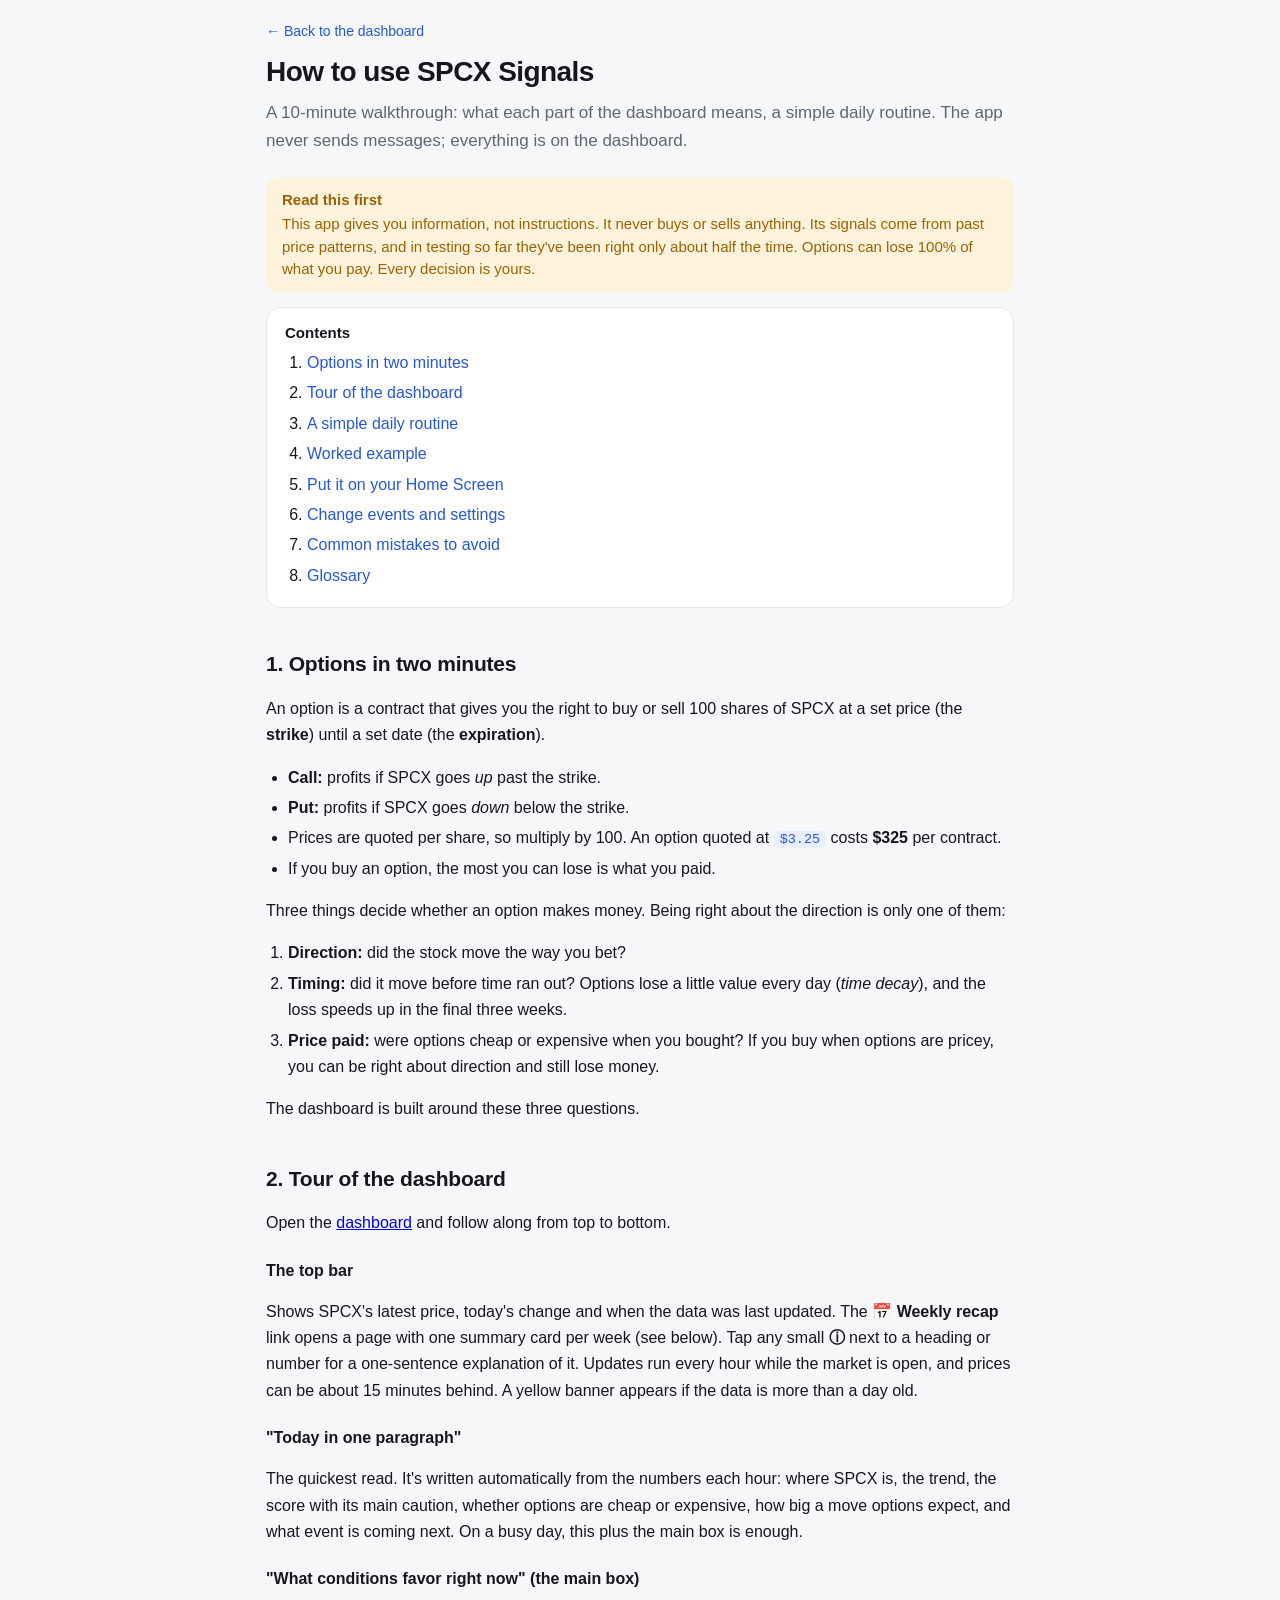
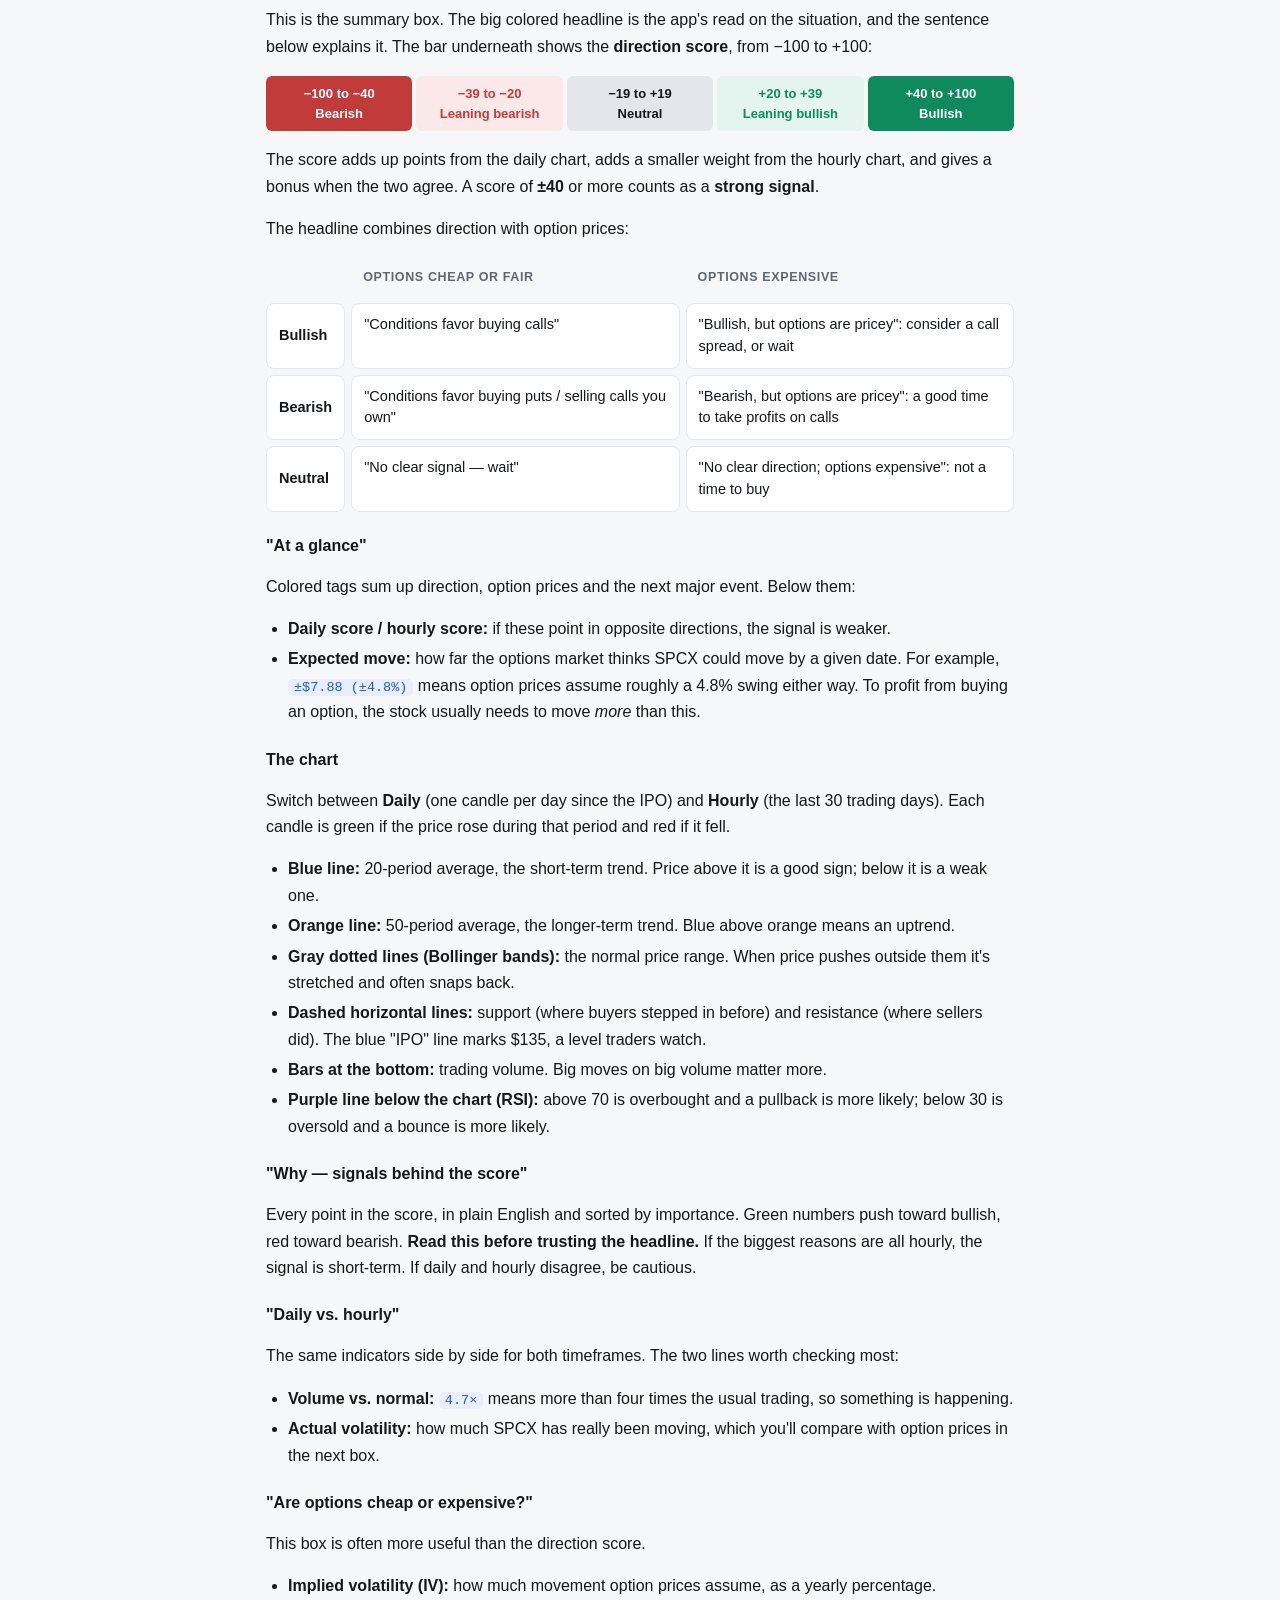
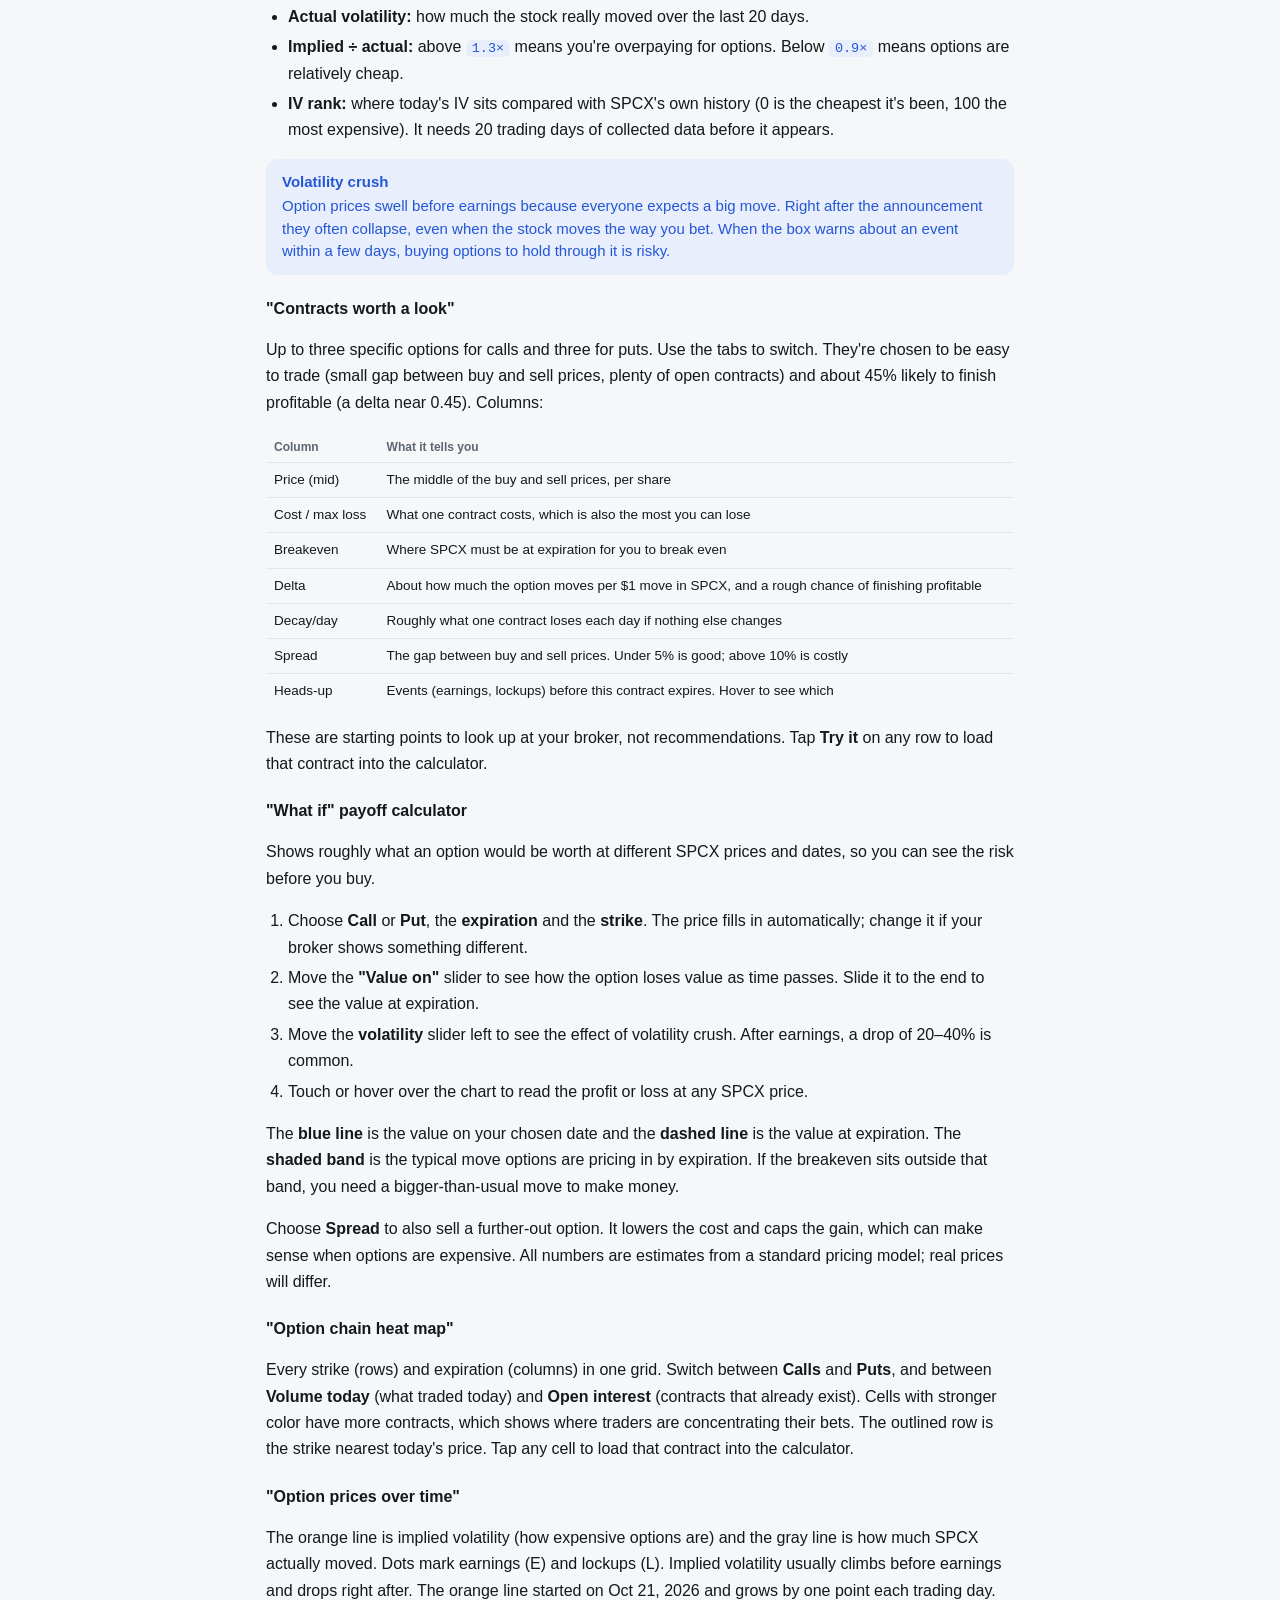
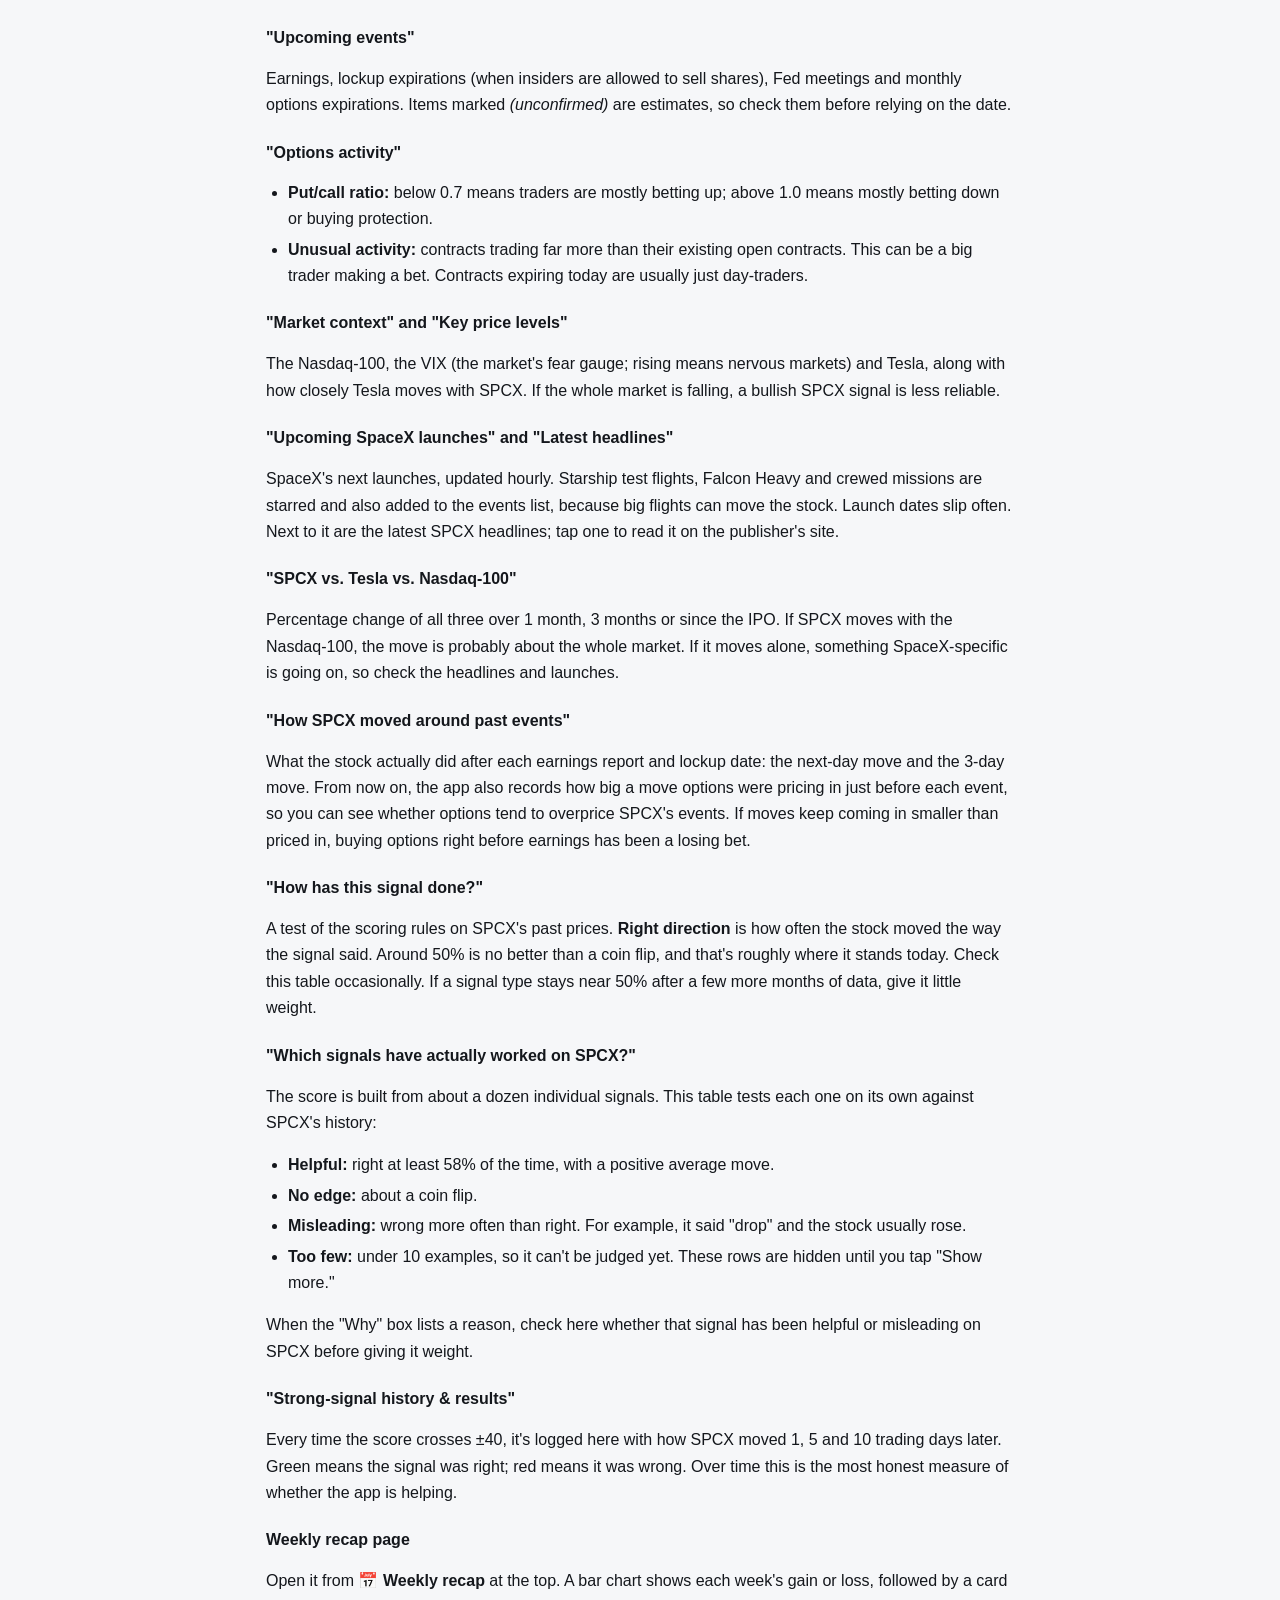
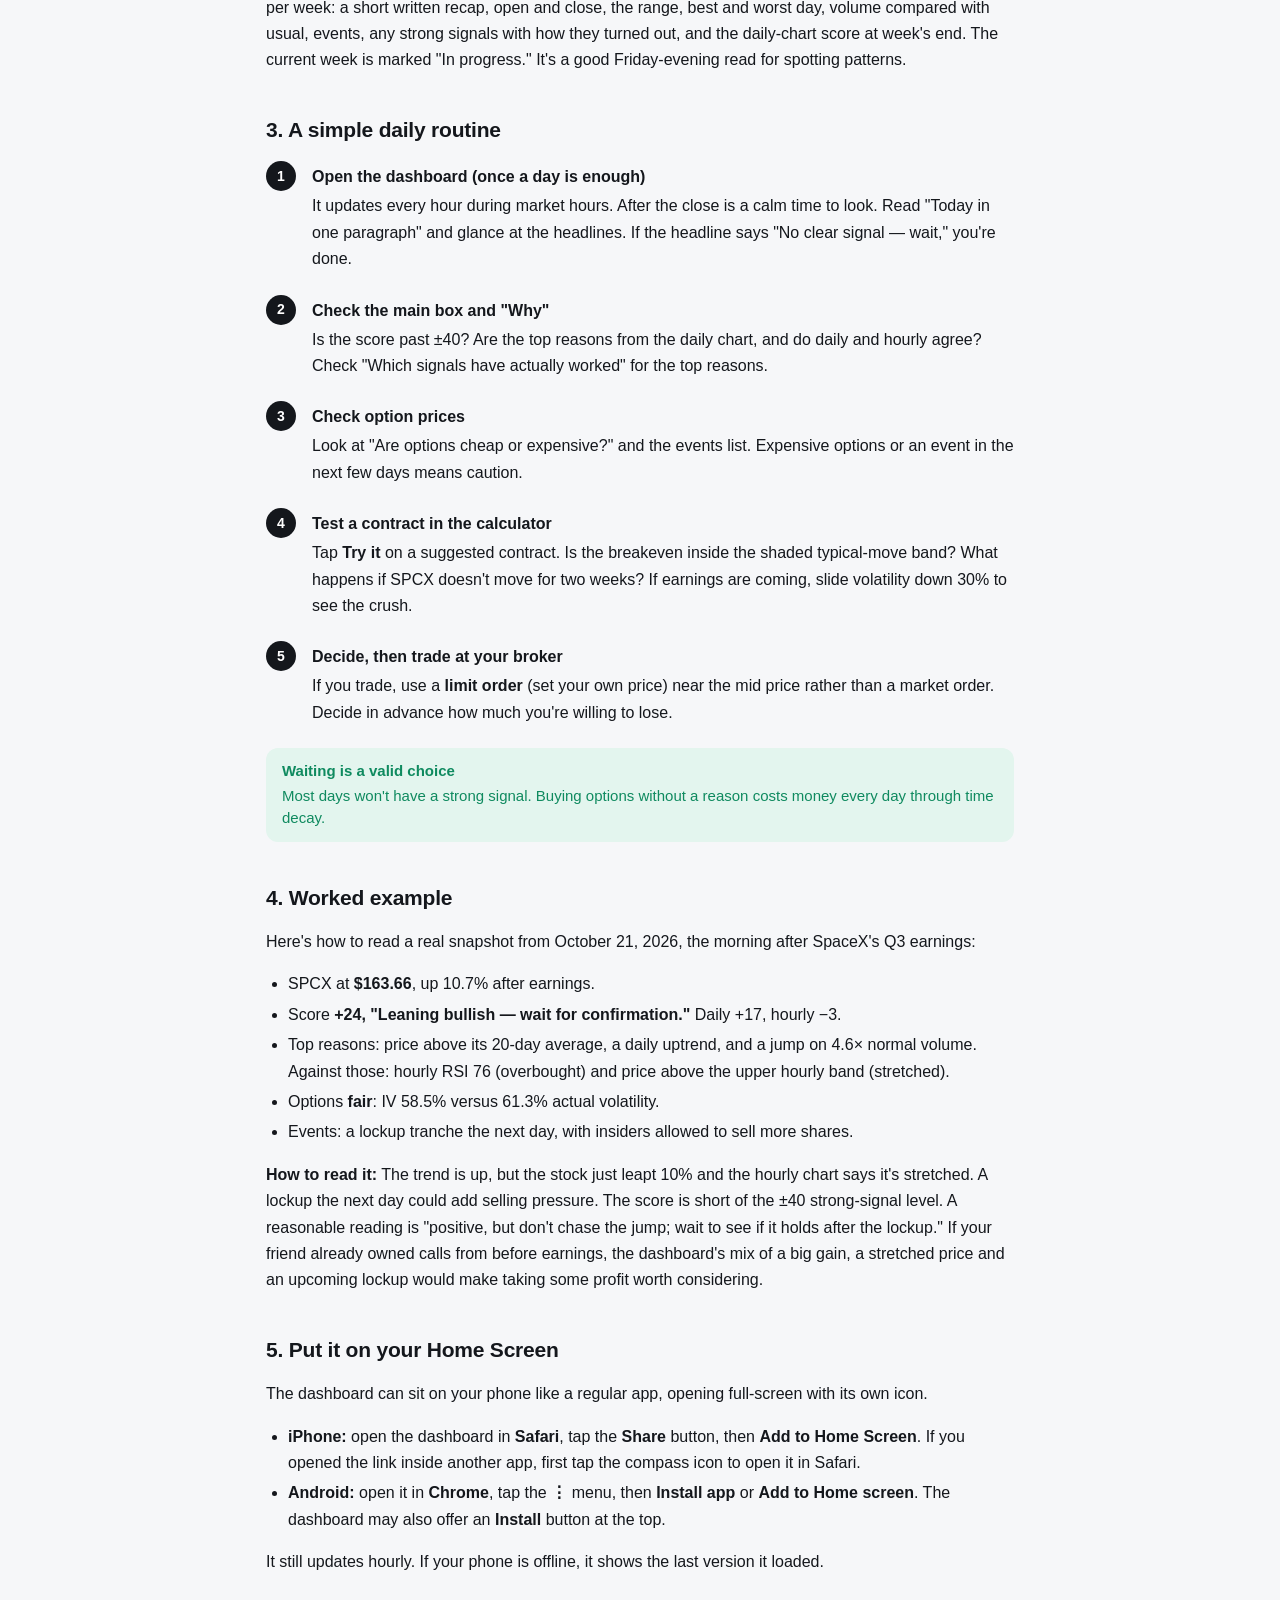
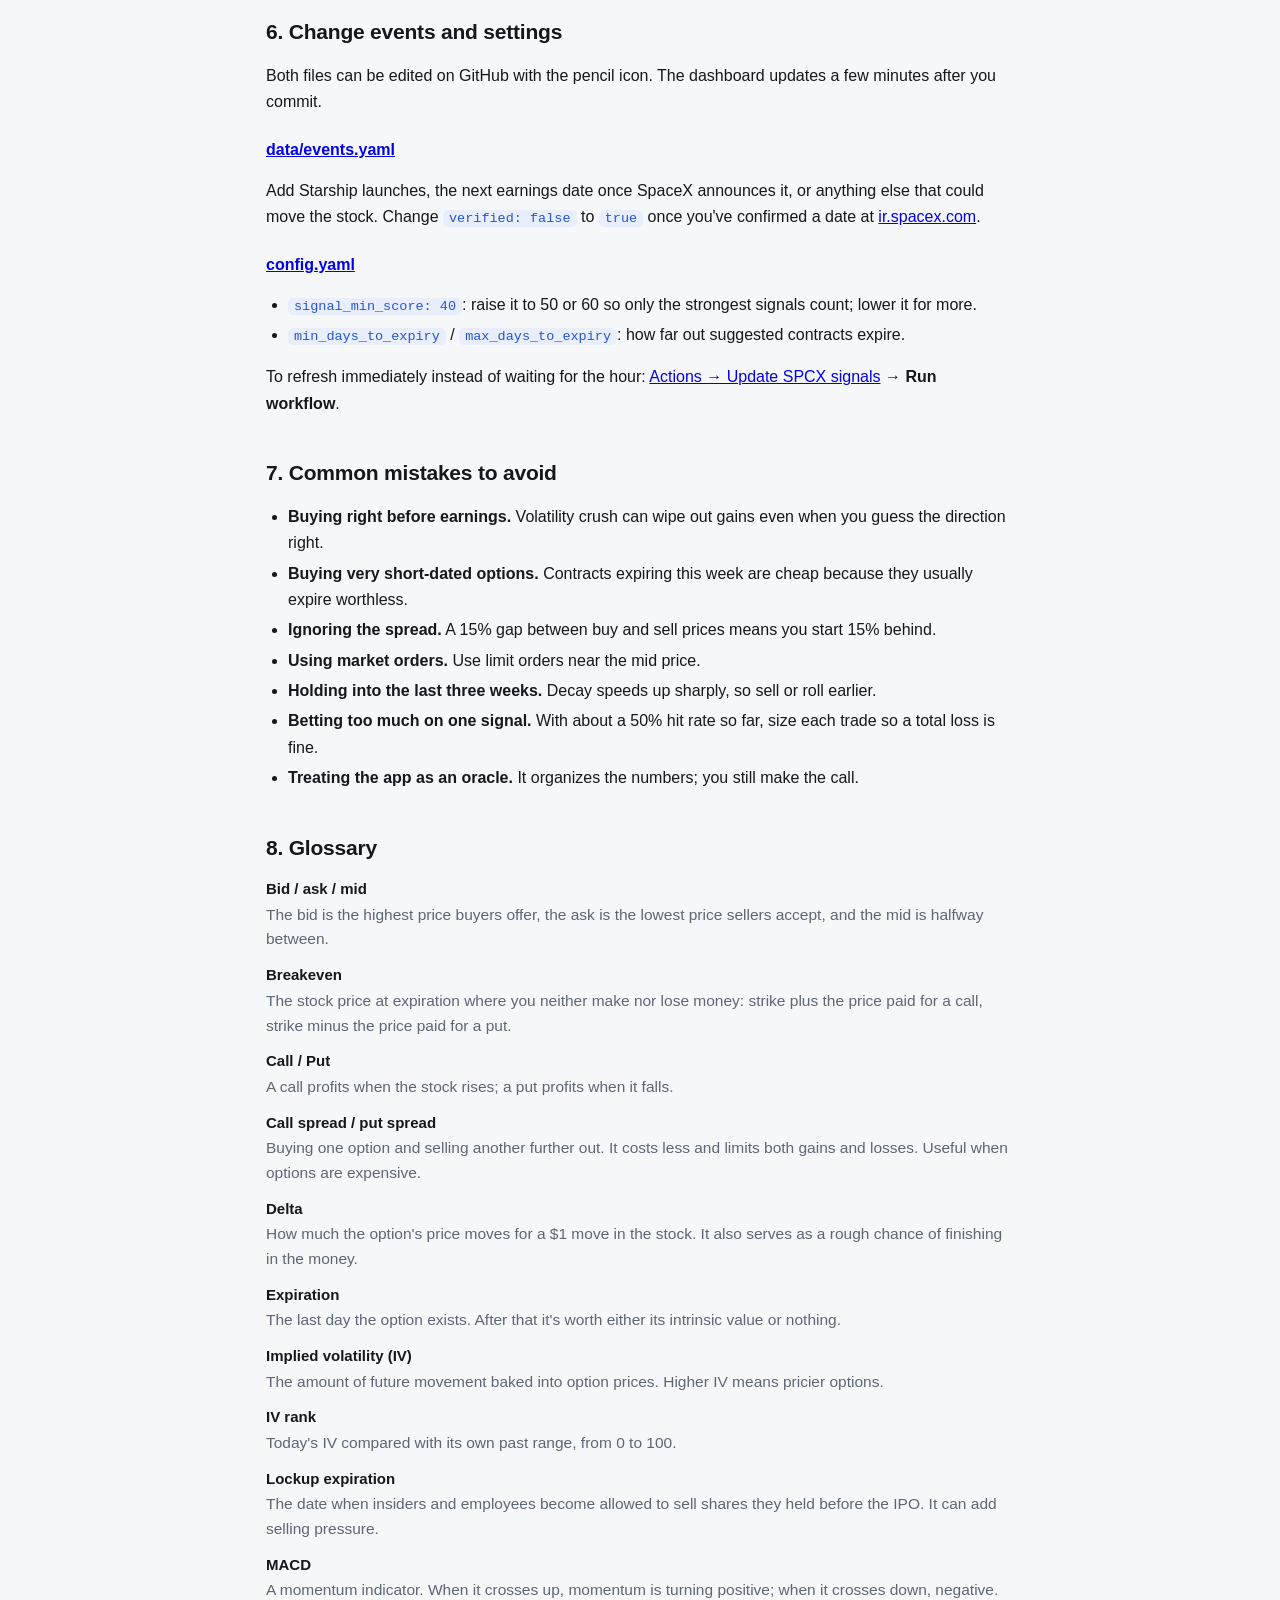
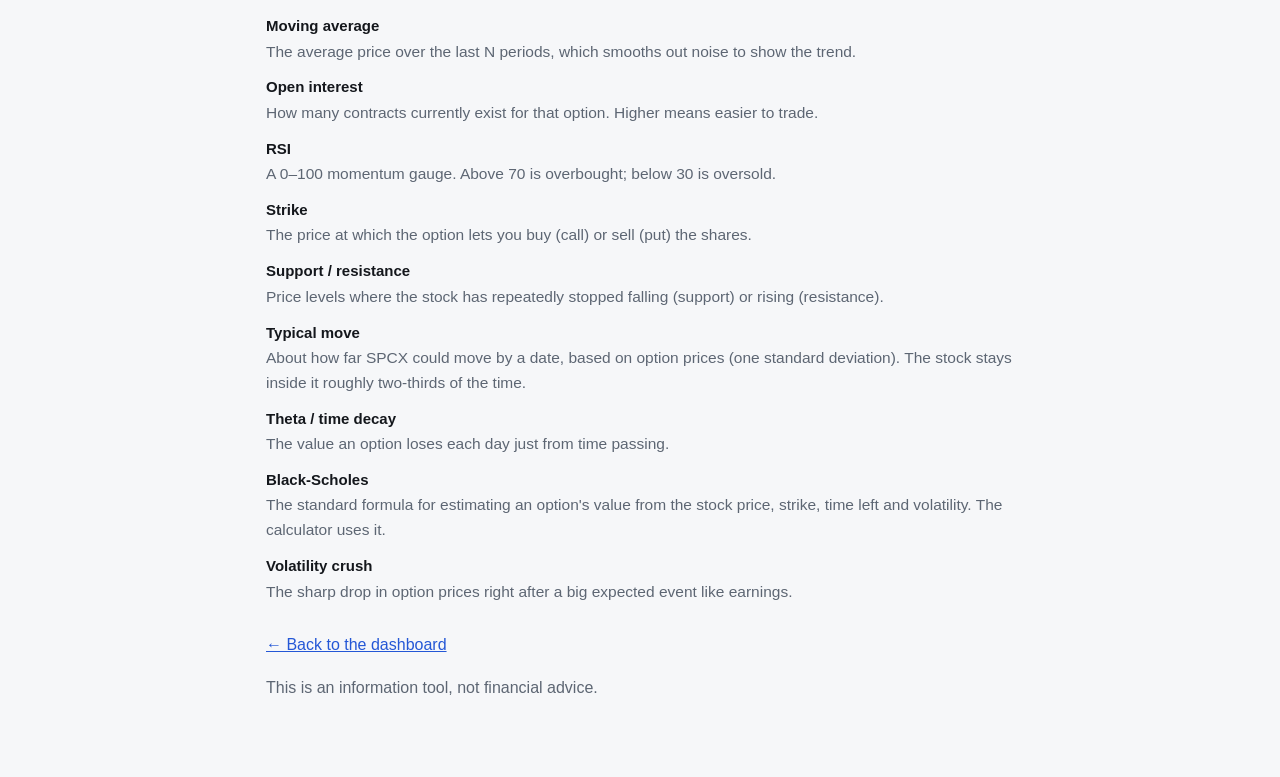
==== commit 510ac73b: "Heat map wording: stronger color, not darker (reads right in dark mode) Co-Authored-By: Claude Opus " ====
--- a/docs/guide.html
+++ b/docs/guide.html
@@ -177,7 +177,7 @@
   <p>Choose <strong>Spread</strong> to also sell a further-out option. It lowers the cost and caps the gain, which can make sense when options are expensive. All numbers are estimates from a standard pricing model; real prices will differ.</p>
 
   <h3>"Option chain heat map"</h3>
-  <p>Every strike (rows) and expiration (columns) in one grid. Switch between <strong>Calls</strong> and <strong>Puts</strong>, and between <strong>Volume today</strong> (what traded today) and <strong>Open interest</strong> (contracts that already exist). Darker cells mean more contracts, which shows where traders are concentrating their bets. The outlined row is the strike nearest today's price. Tap any cell to load that contract into the calculator.</p>
+  <p>Every strike (rows) and expiration (columns) in one grid. Switch between <strong>Calls</strong> and <strong>Puts</strong>, and between <strong>Volume today</strong> (what traded today) and <strong>Open interest</strong> (contracts that already exist). Cells with stronger color have more contracts, which shows where traders are concentrating their bets. The outlined row is the strike nearest today's price. Tap any cell to load that contract into the calculator.</p>
 
   <h3>"Option prices over time"</h3>
   <p>The orange line is implied volatility (how expensive options are) and the gray line is how much SPCX actually moved. Dots mark earnings (E) and lockups (L). Implied volatility usually climbs before earnings and drops right after. The orange line started on Oct 21, 2026 and grows by one point each trading day.</p>
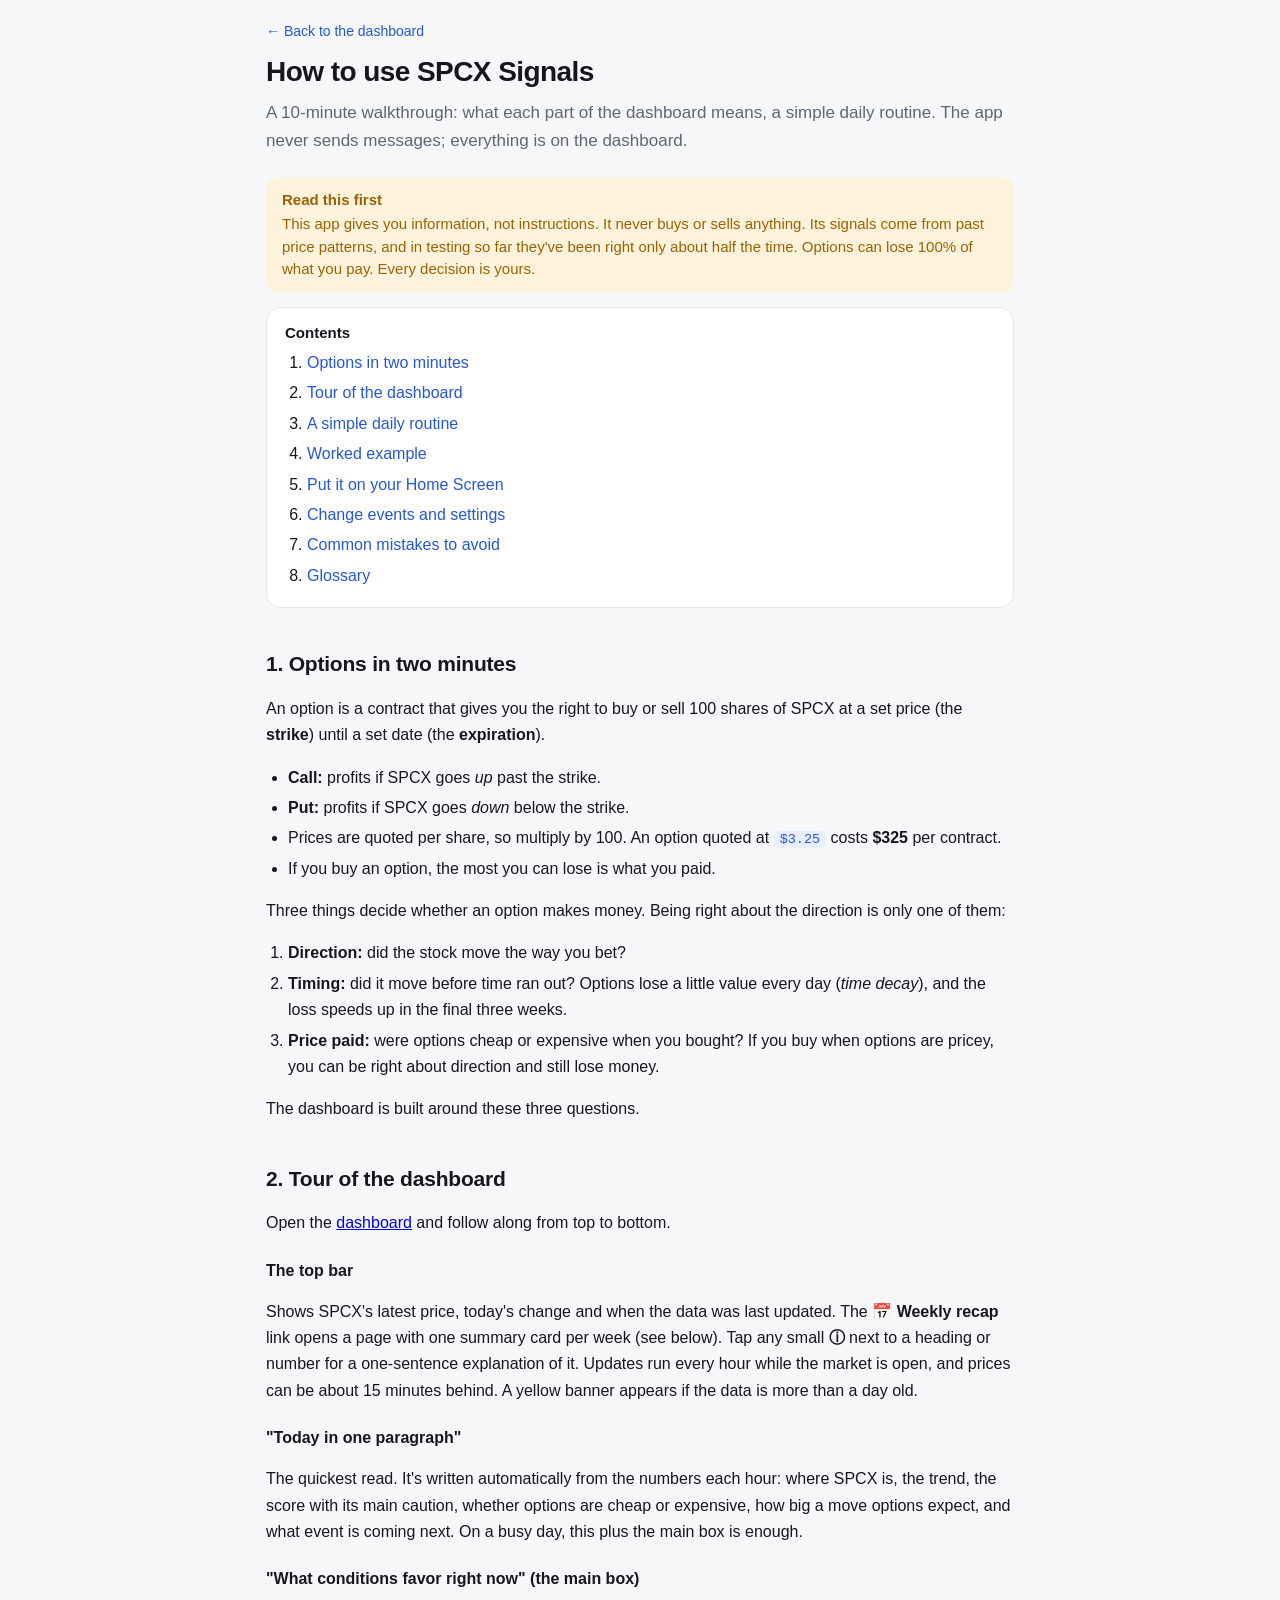
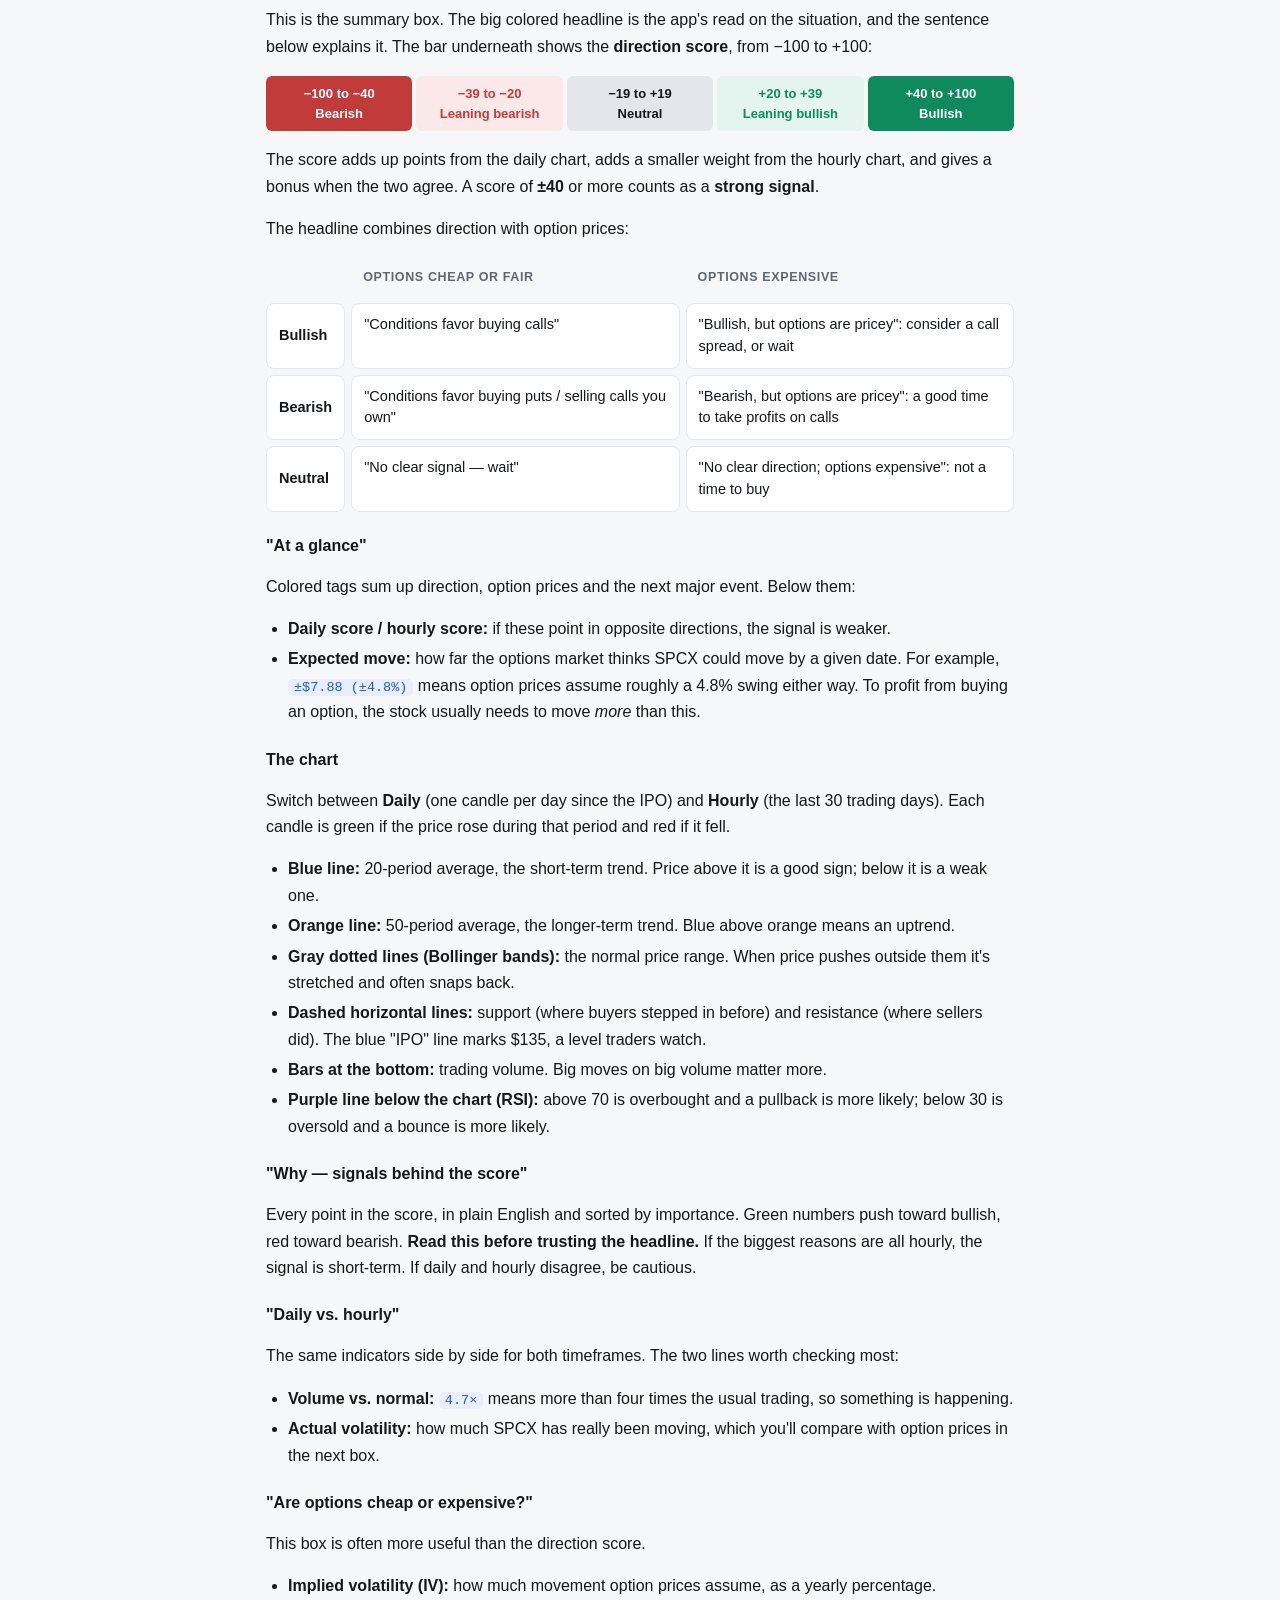
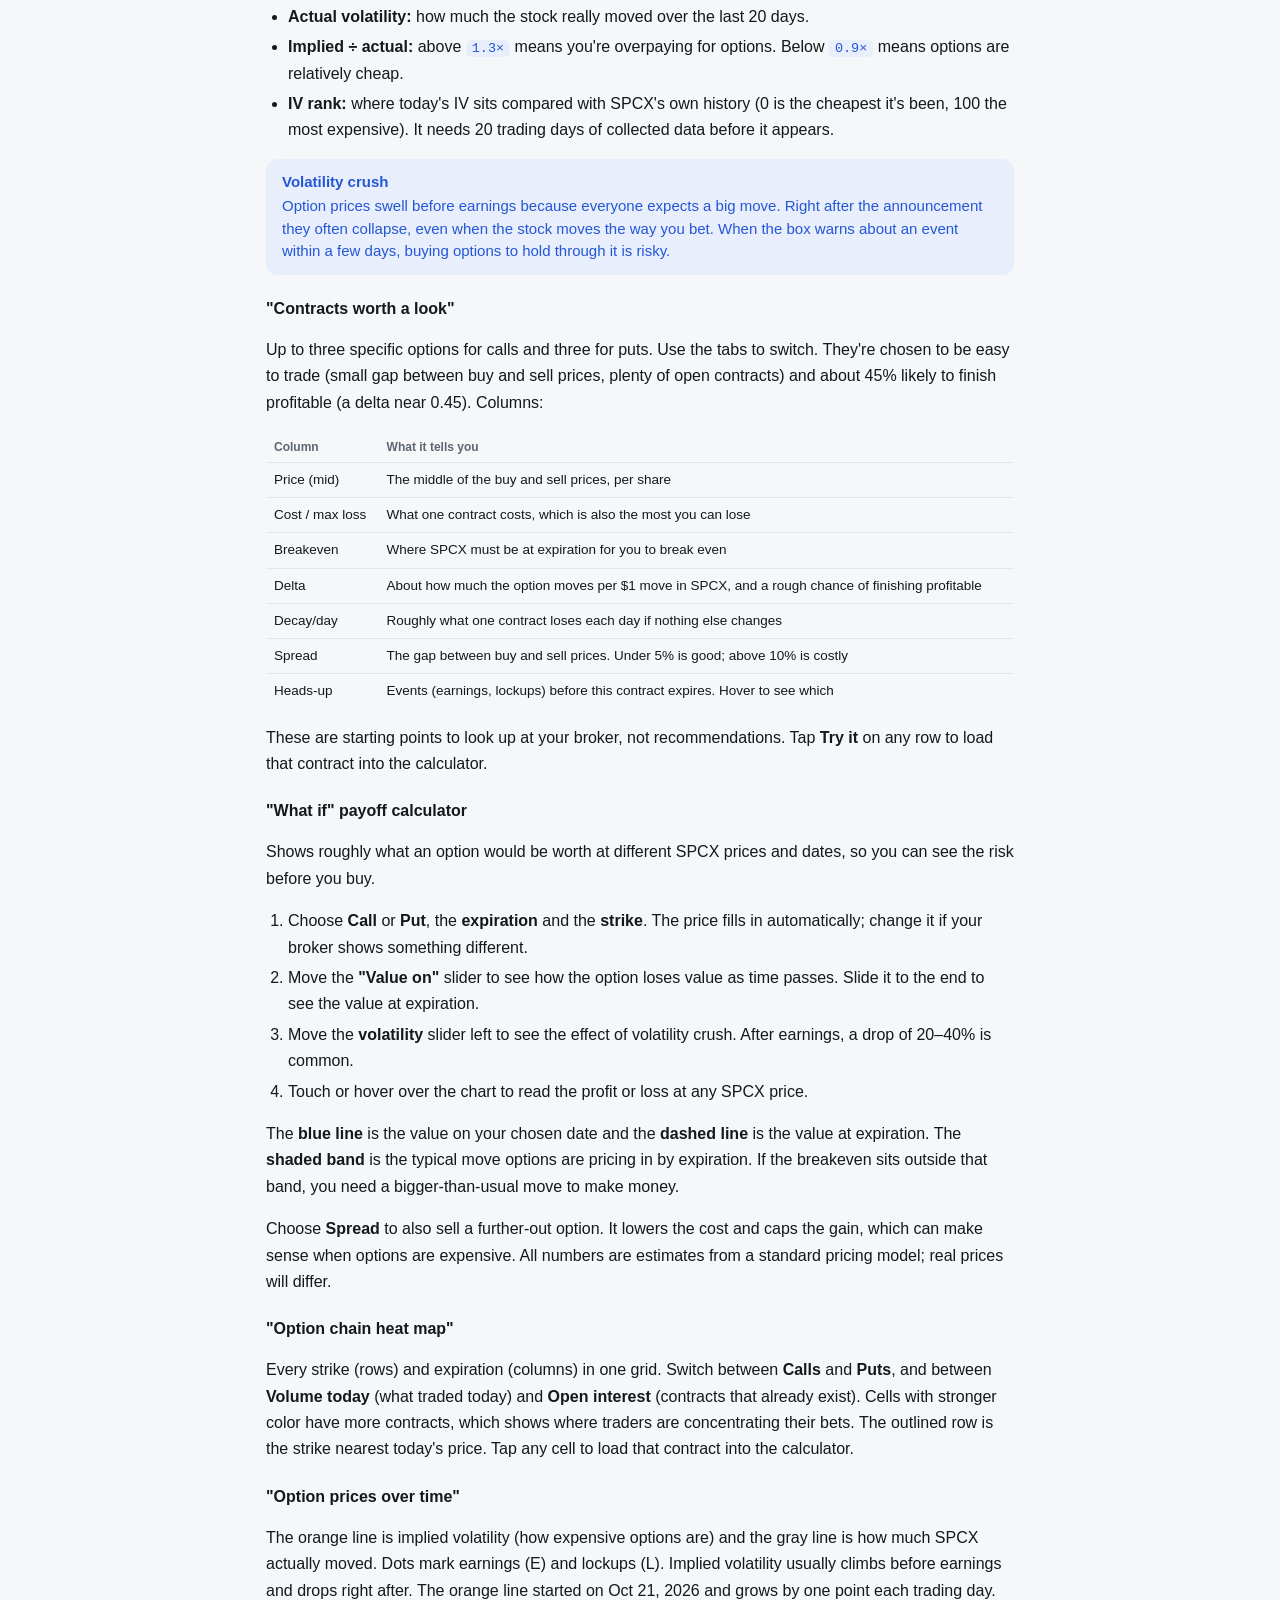
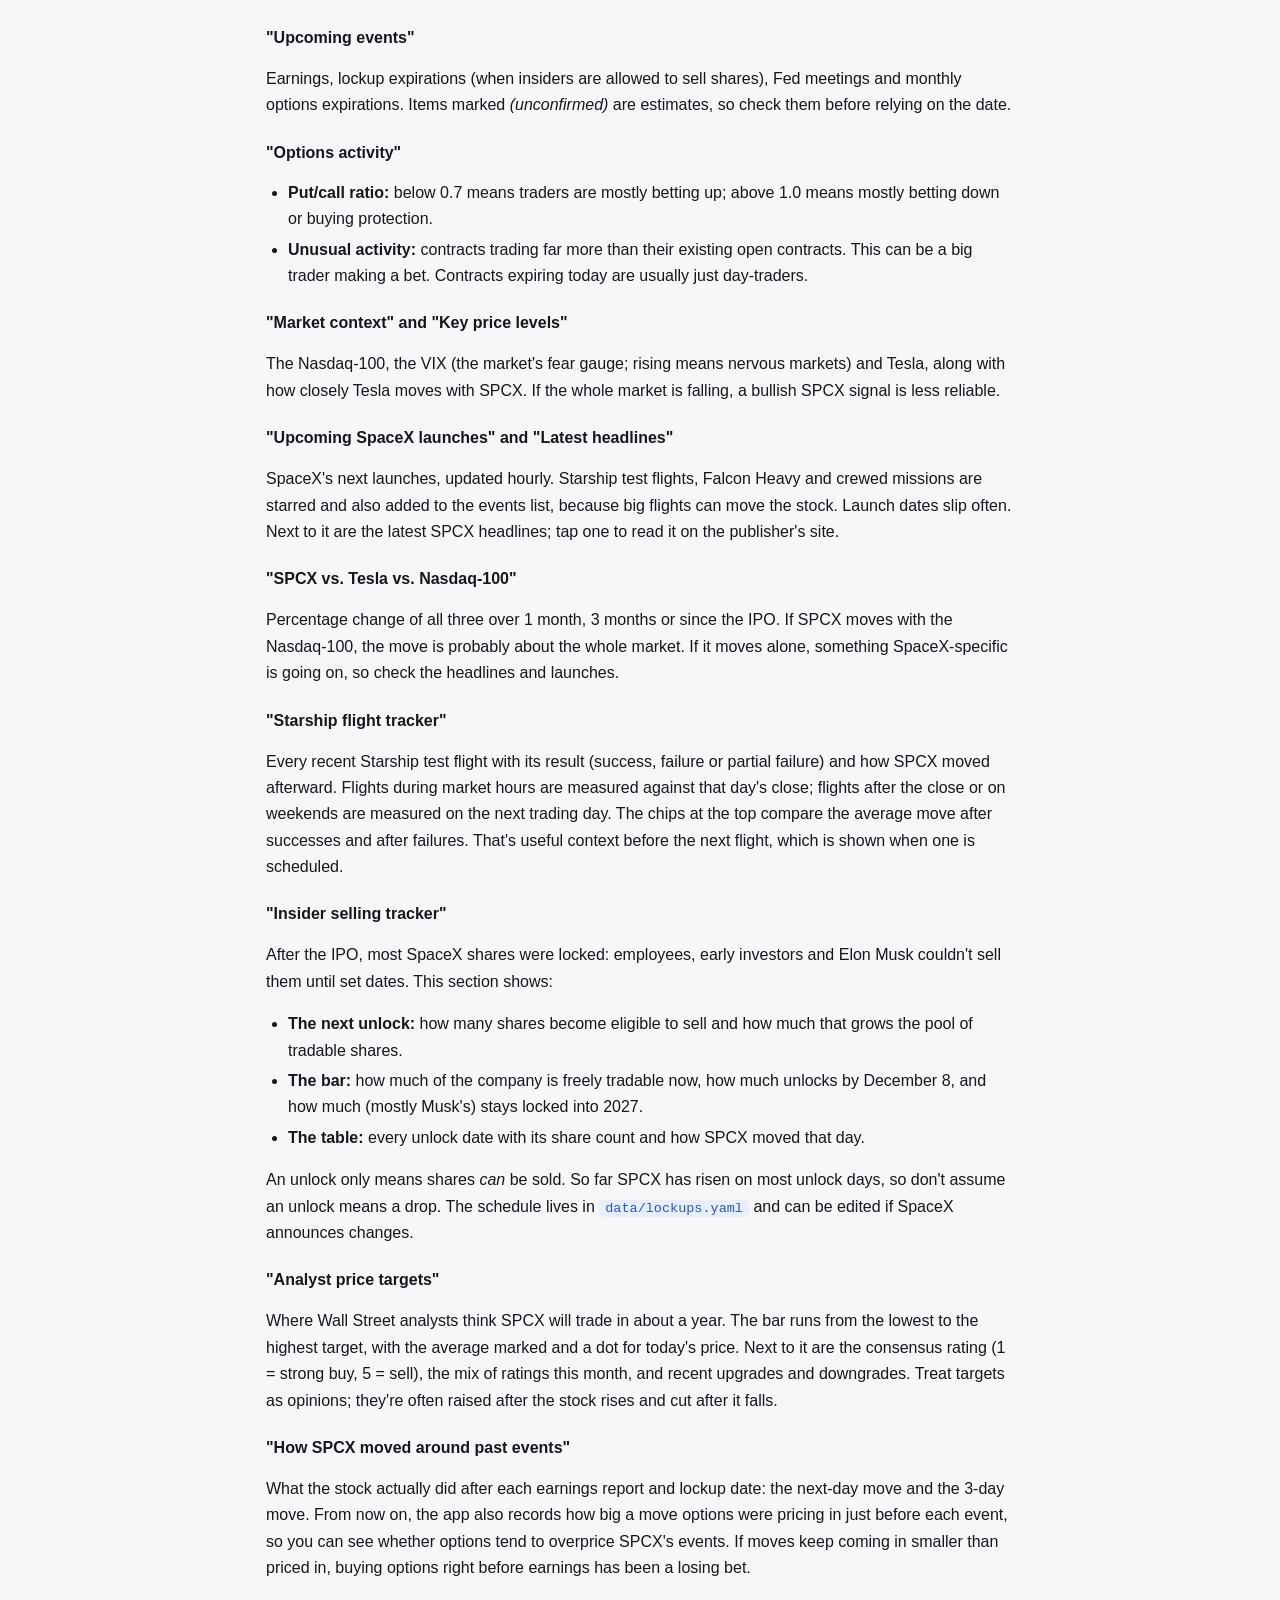
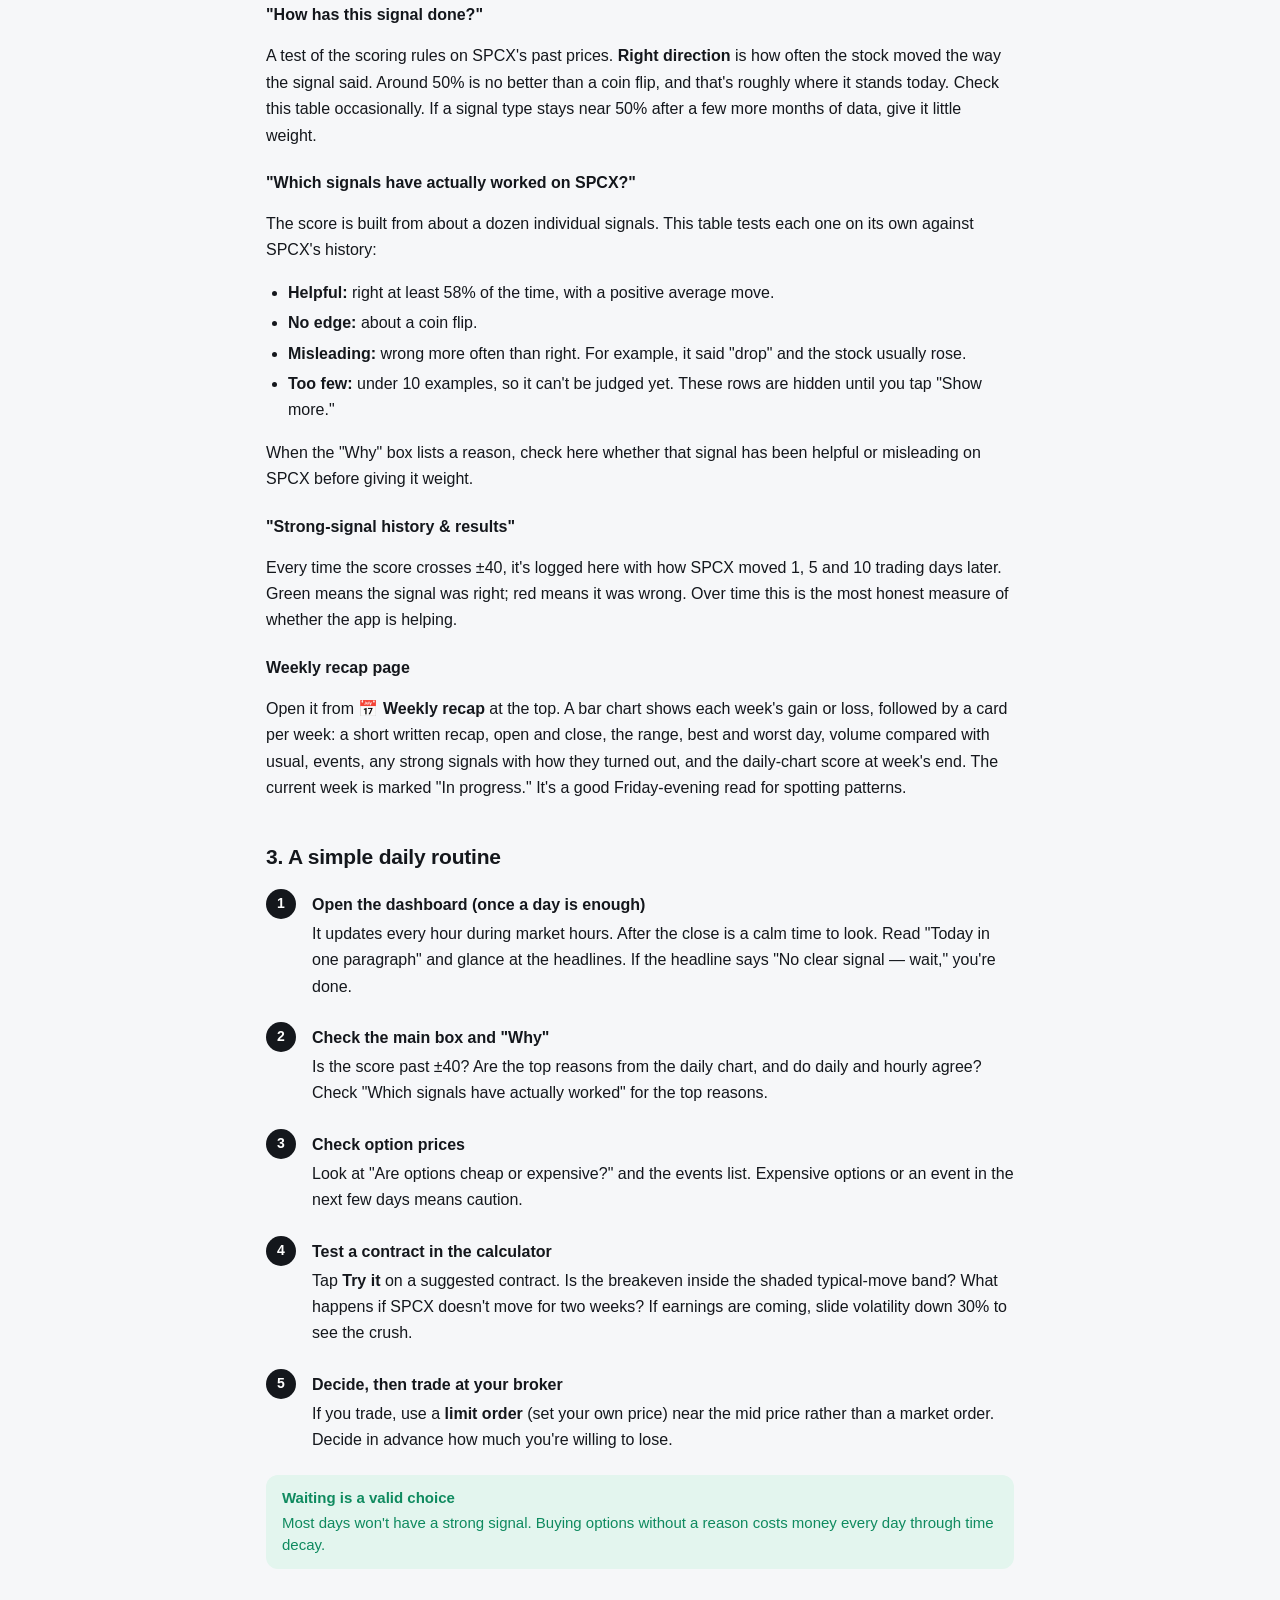
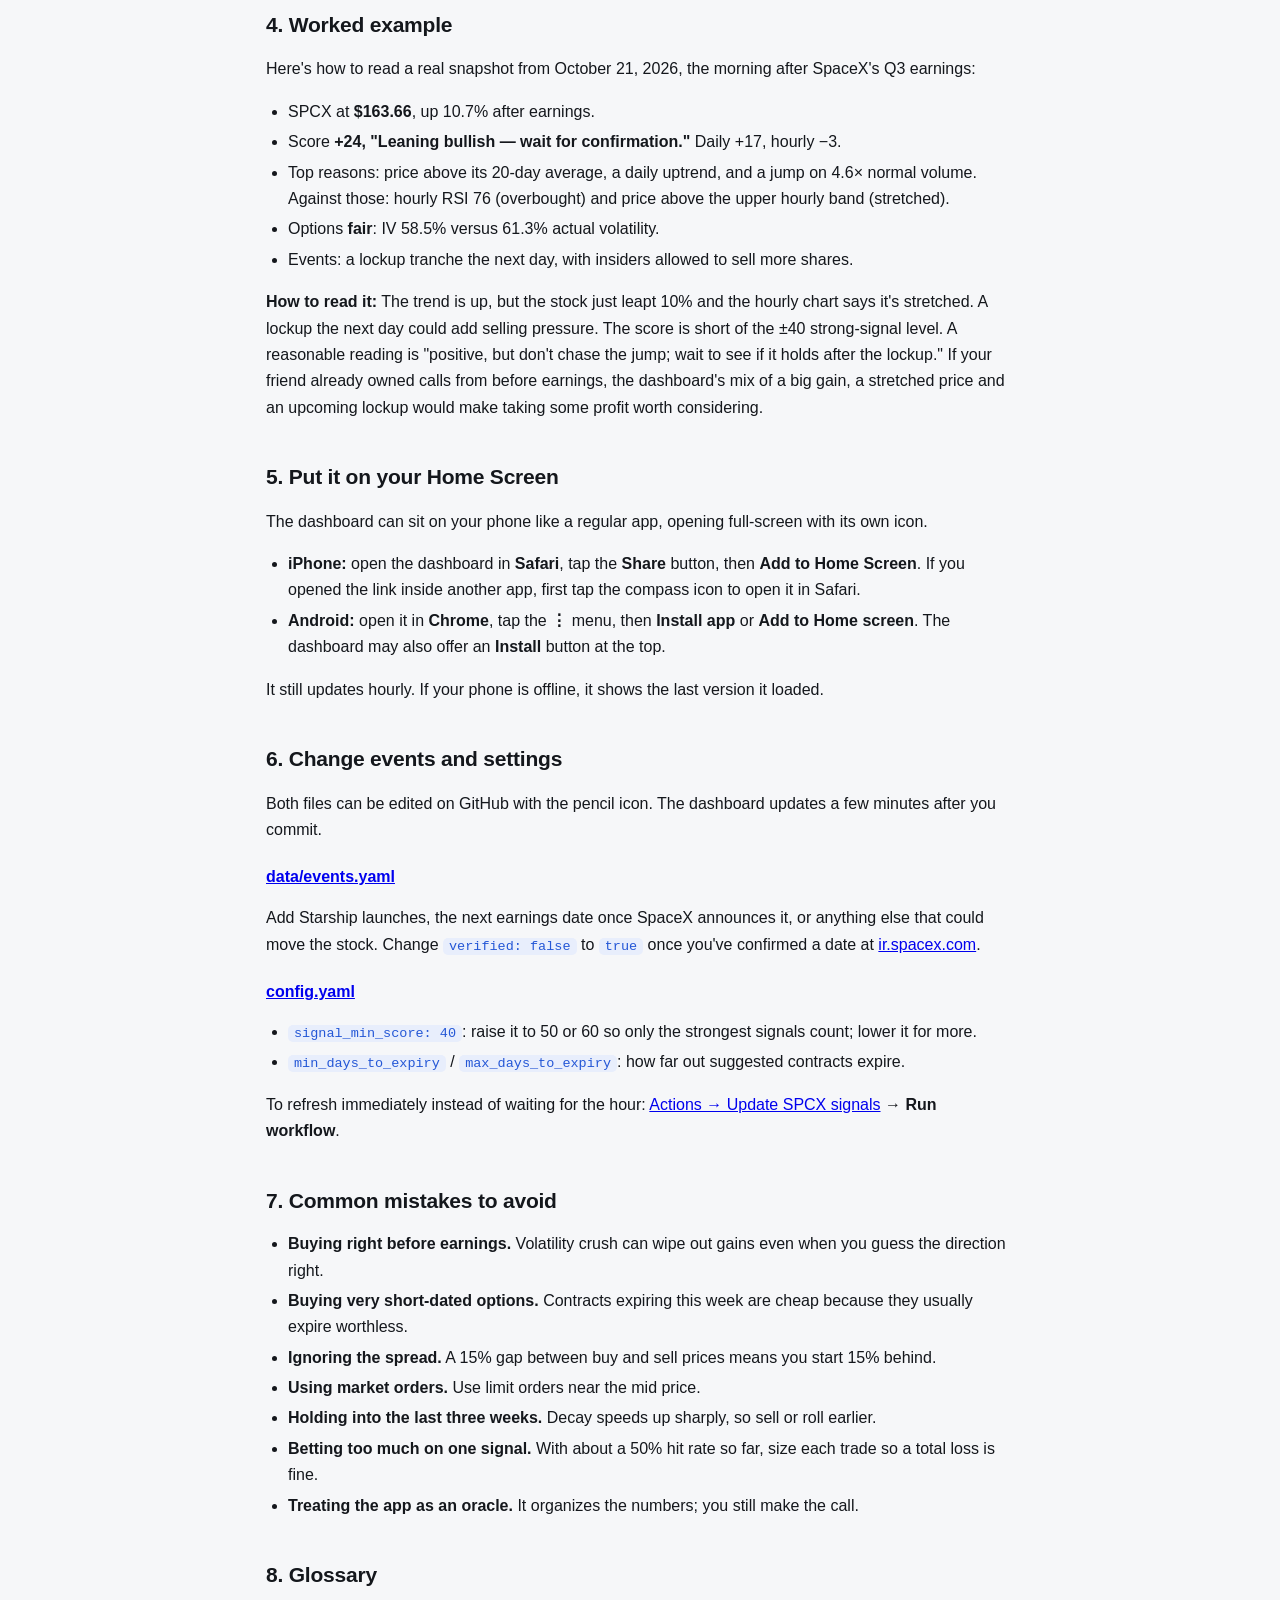
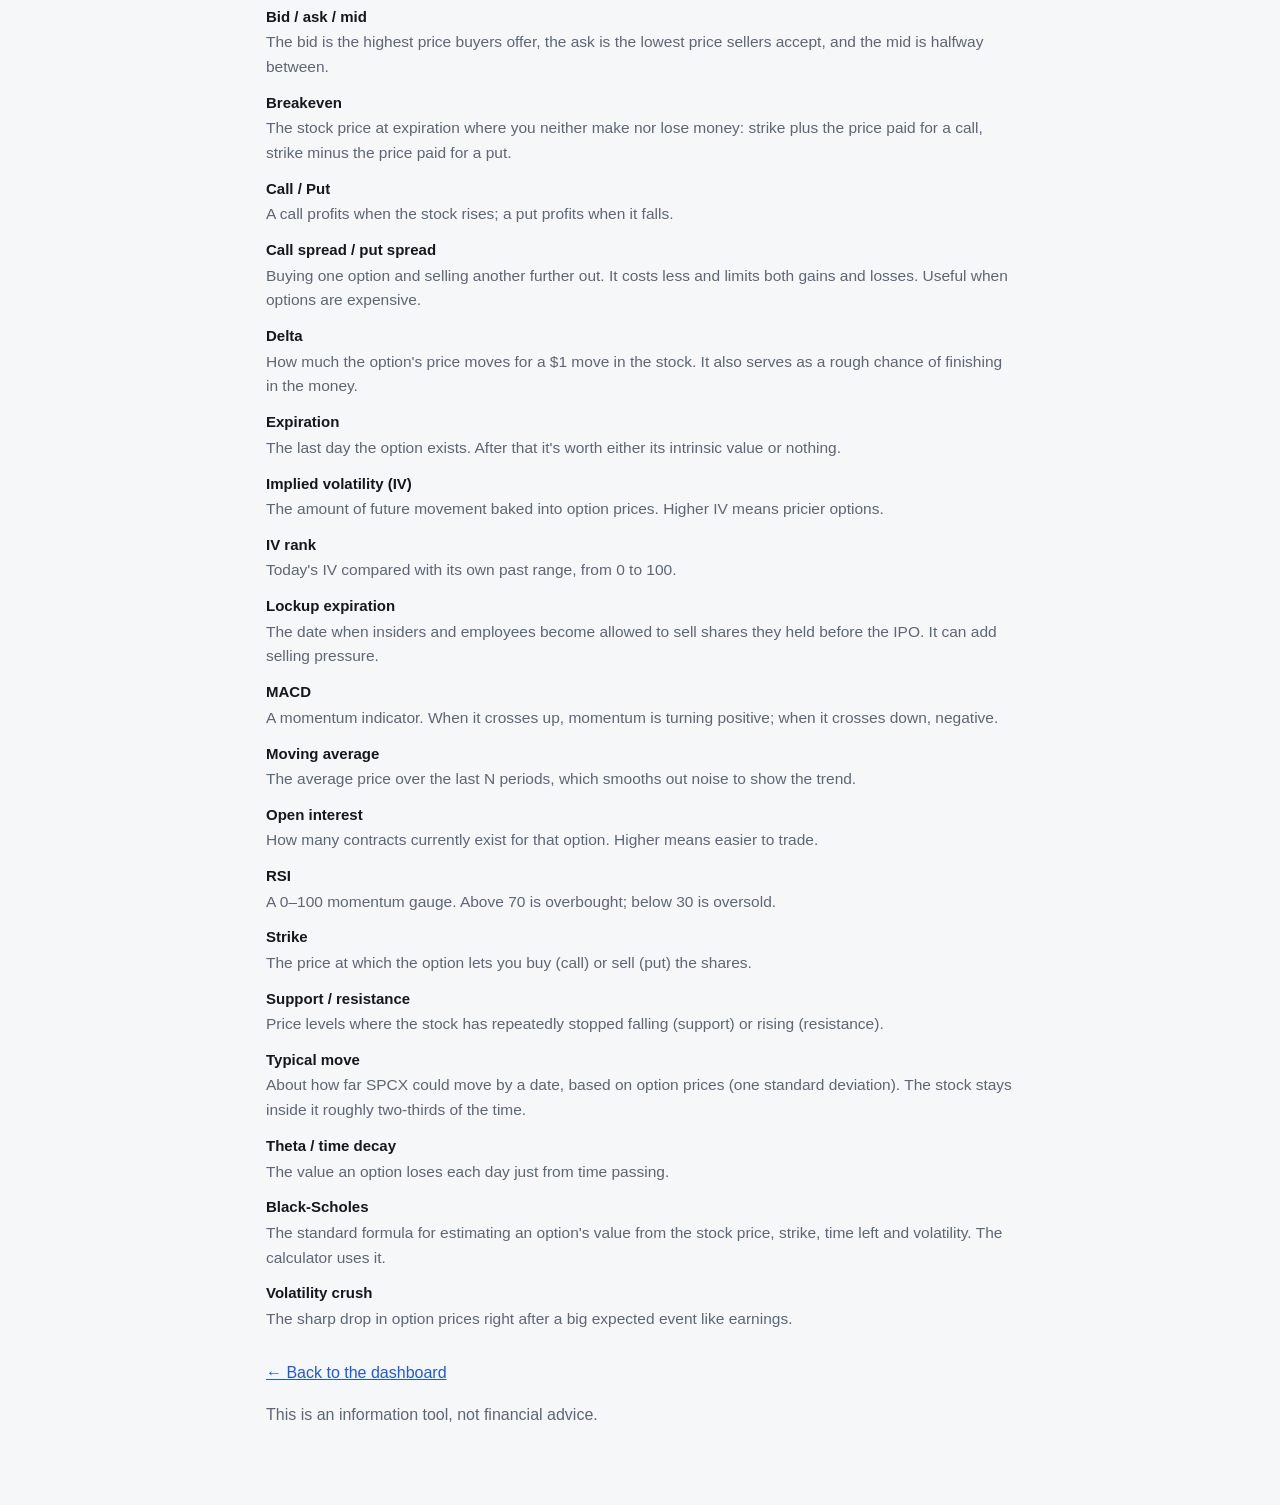
==== commit 0af2c012: "Add Starship flight tracker, insider selling tracker and analyst targets - Starship: past flights fr" ====
--- a/docs/guide.html
+++ b/docs/guide.html
@@ -200,6 +200,21 @@
   <h3>"SPCX vs. Tesla vs. Nasdaq-100"</h3>
   <p>Percentage change of all three over 1 month, 3 months or since the IPO. If SPCX moves with the Nasdaq-100, the move is probably about the whole market. If it moves alone, something SpaceX-specific is going on, so check the headlines and launches.</p>
 
+  <h3>"Starship flight tracker"</h3>
+  <p>Every recent Starship test flight with its result (success, failure or partial failure) and how SPCX moved afterward. Flights during market hours are measured against that day's close; flights after the close or on weekends are measured on the next trading day. The chips at the top compare the average move after successes and after failures. That's useful context before the next flight, which is shown when one is scheduled.</p>
+
+  <h3>"Insider selling tracker"</h3>
+  <p>After the IPO, most SpaceX shares were locked: employees, early investors and Elon Musk couldn't sell them until set dates. This section shows:</p>
+  <ul>
+    <li><strong>The next unlock:</strong> how many shares become eligible to sell and how much that grows the pool of tradable shares.</li>
+    <li><strong>The bar:</strong> how much of the company is freely tradable now, how much unlocks by December 8, and how much (mostly Musk's) stays locked into 2027.</li>
+    <li><strong>The table:</strong> every unlock date with its share count and how SPCX moved that day.</li>
+  </ul>
+  <p>An unlock only means shares <em>can</em> be sold. So far SPCX has risen on most unlock days, so don't assume an unlock means a drop. The schedule lives in <code>data/lockups.yaml</code> and can be edited if SpaceX announces changes.</p>
+
+  <h3>"Analyst price targets"</h3>
+  <p>Where Wall Street analysts think SPCX will trade in about a year. The bar runs from the lowest to the highest target, with the average marked and a dot for today's price. Next to it are the consensus rating (1 = strong buy, 5 = sell), the mix of ratings this month, and recent upgrades and downgrades. Treat targets as opinions; they're often raised after the stock rises and cut after it falls.</p>
+
   <h3>"How SPCX moved around past events"</h3>
   <p>What the stock actually did after each earnings report and lockup date: the next-day move and the 3-day move. From now on, the app also records how big a move options were pricing in just before each event, so you can see whether options tend to overprice SPCX's events. If moves keep coming in smaller than priced in, buying options right before earnings has been a losing bet.</p>
 
--- a/docs/style.css
+++ b/docs/style.css
@@ -214,3 +214,33 @@
 ul.news a { color: var(--ink); text-decoration: none; font-weight: 600; line-height: 1.35; }
 ul.news a:hover { color: var(--accent); text-decoration: underline; }
 ul.news .muted { font-size: 12.5px; }
+
+/* ---- Starship / lockups / analysts */
+.callout-row { background: var(--accent-bg); color: var(--ink); border-radius: 10px; padding: 9px 12px; margin-bottom: 10px; font-size: 14.5px; }
+.ss-detail { display: inline-block; white-space: normal; min-width: 220px; max-width: 520px; color: var(--muted); font-size: 13px; line-height: 1.45; }
+.lk-next { display: flex; gap: 14px; align-items: center; background: var(--warn-bg); color: var(--ink); border-radius: 12px; padding: 12px 14px; margin-bottom: 14px; font-size: 14.5px; }
+.lk-next .muted { color: var(--muted); }
+.lk-count { font: 700 18px var(--mono); color: var(--warn); white-space: nowrap; }
+@media (max-width: 560px) { .lk-next { flex-direction: column; align-items: flex-start; gap: 4px; } }
+.lk-bar, .an-mixbar { display: flex; height: 28px; border-radius: 8px; overflow: hidden; gap: 2px; }
+.lk-bar div, .an-mixbar div { display: flex; align-items: center; justify-content: center; min-width: 3px; }
+.lk-bar span, .an-mixbar span { font: 600 12px var(--mono); color: #fff; text-shadow: 0 1px 2px rgba(0,0,0,.35); }
+.an-grid { display: grid; grid-template-columns: 1.1fr 1fr; gap: 22px; }
+@media (max-width: 860px) { .an-grid { grid-template-columns: 1fr; } }
+h3.sub { font-size: 12.5px; text-transform: uppercase; letter-spacing: .06em; color: var(--muted); margin: 16px 0 8px; font-weight: 600; }
+.an-grid > div:last-child h3.sub { margin-top: 0; }
+.an-heads { display: flex; flex-wrap: wrap; gap: 10px; }
+.an-big { background: var(--bg); border-radius: 10px; padding: 8px 12px; display: flex; flex-direction: column; min-width: 120px; flex: 1; }
+.an-big span { font-size: 12.5px; }
+.an-big b { font: 700 20px var(--mono); margin: 2px 0; }
+.an-range { position: relative; margin: 26px 8px 50px; }
+.an-track { position: relative; height: 8px; border-radius: 4px; background: var(--line); }
+.an-fill { position: absolute; top: 0; height: 100%; border-radius: 4px; background: linear-gradient(90deg, var(--down), var(--warn), var(--up)); opacity: .55; }
+.an-mark { position: absolute; top: -4px; transform: translateX(-50%); }
+.an-mark i { display: block; width: 3px; height: 16px; margin: 0 auto; background: var(--ink); border-radius: 2px; }
+.an-mark span { position: absolute; top: 20px; left: 50%; transform: translateX(-50%); font-size: 11.5px; color: var(--muted); text-align: center; white-space: nowrap; line-height: 1.25; }
+.an-mark span b { color: var(--ink); font-family: var(--mono); }
+.an-mark.lo span { transform: translateX(-20%); } .an-mark.hi span { transform: translateX(-80%); }
+.an-now { position: absolute; top: -9px; transform: translateX(-50%); width: 14px; height: 14px; margin-top: 6px; border-radius: 50%; background: var(--accent); border: 3px solid var(--card); box-shadow: 0 0 0 1px var(--accent); }
+.an-now span { position: absolute; bottom: 18px; left: 50%; transform: translateX(-50%); font: 600 11.5px var(--mono); color: var(--accent); white-space: nowrap; }
+.an-grid > div { min-width: 0; }
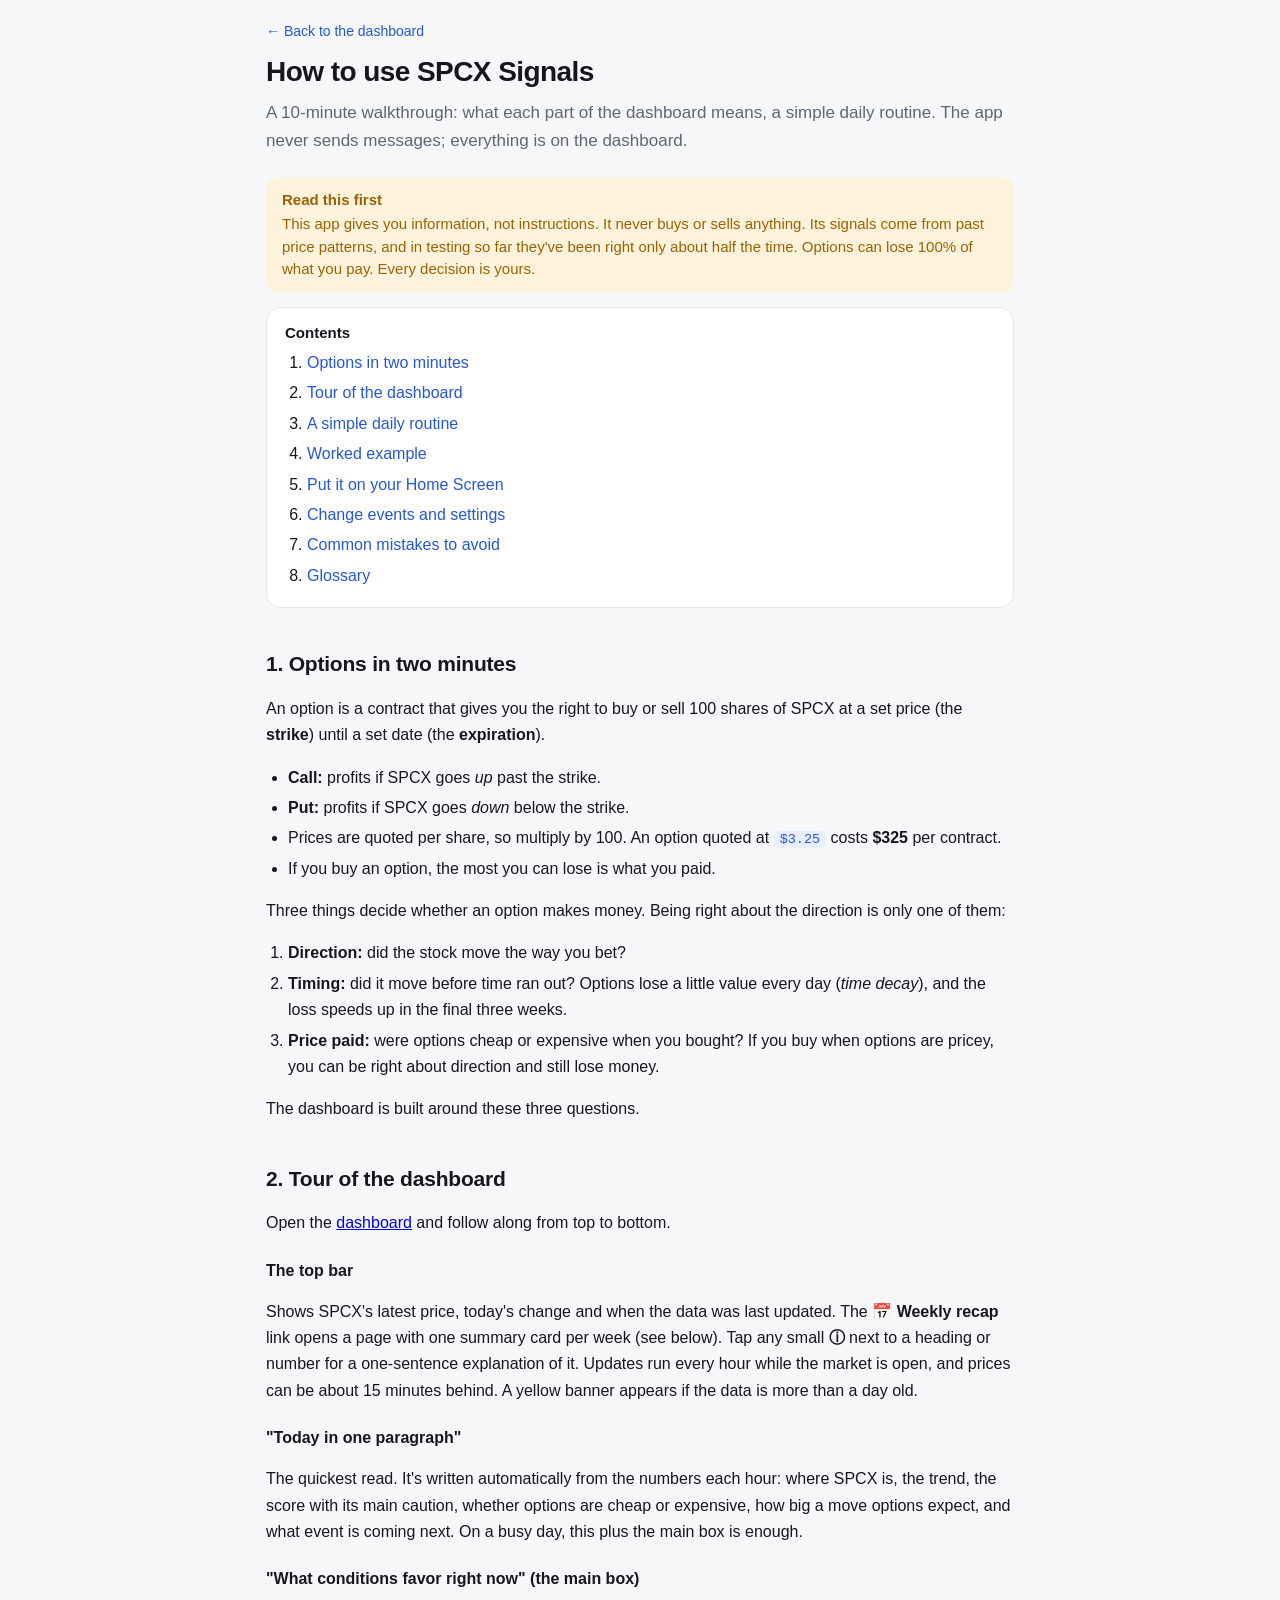
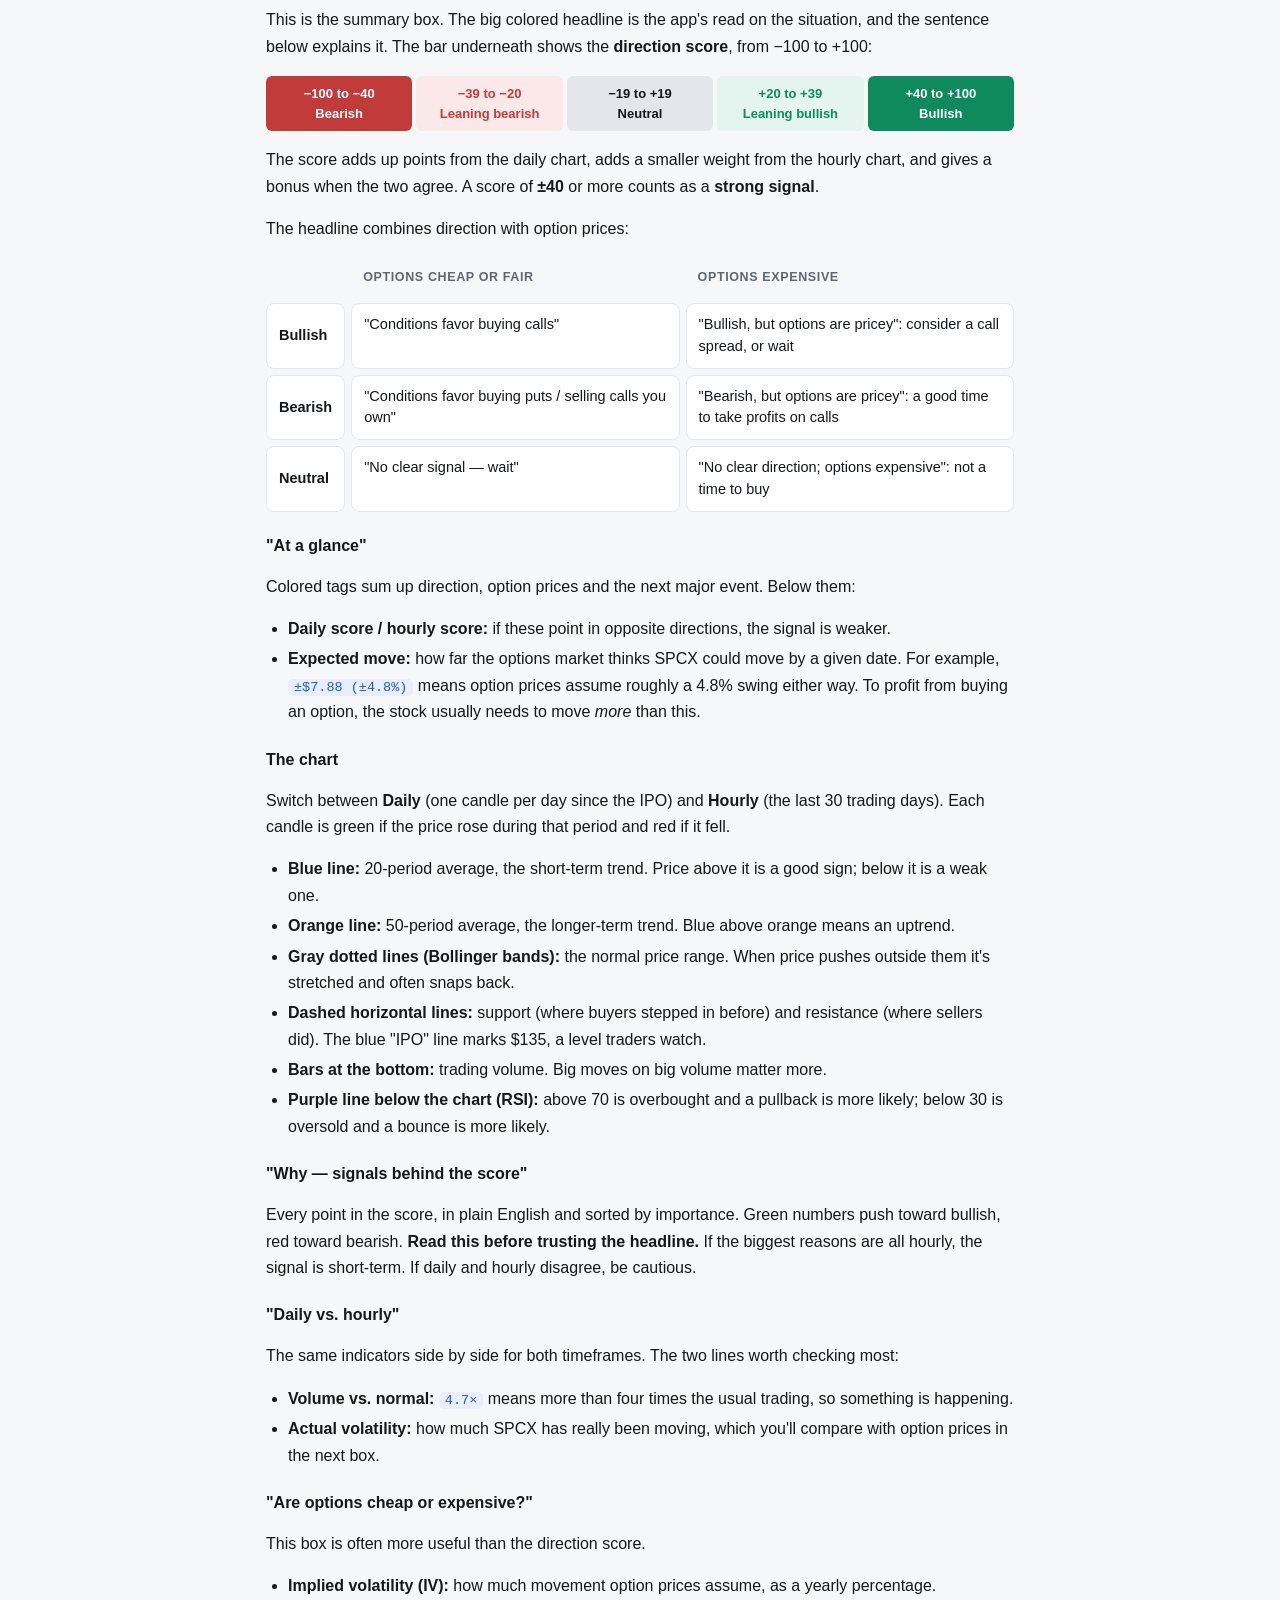
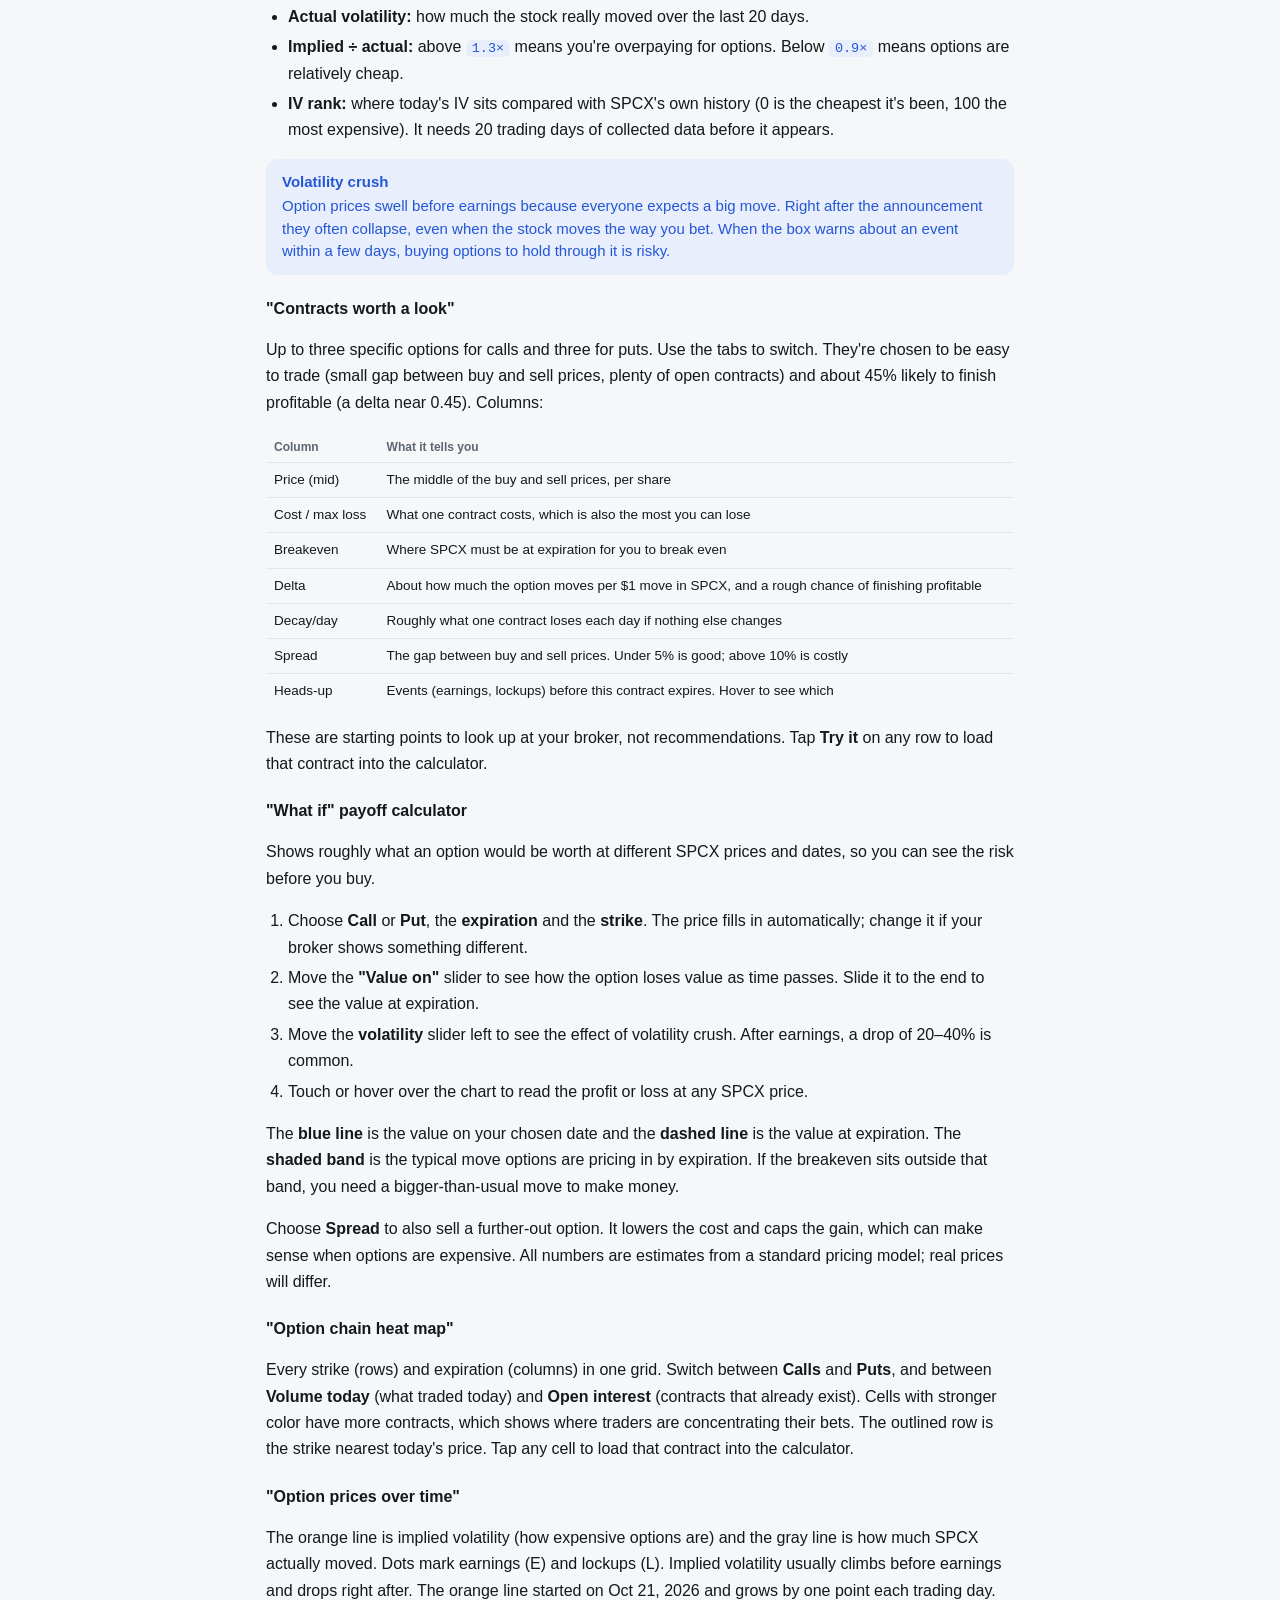
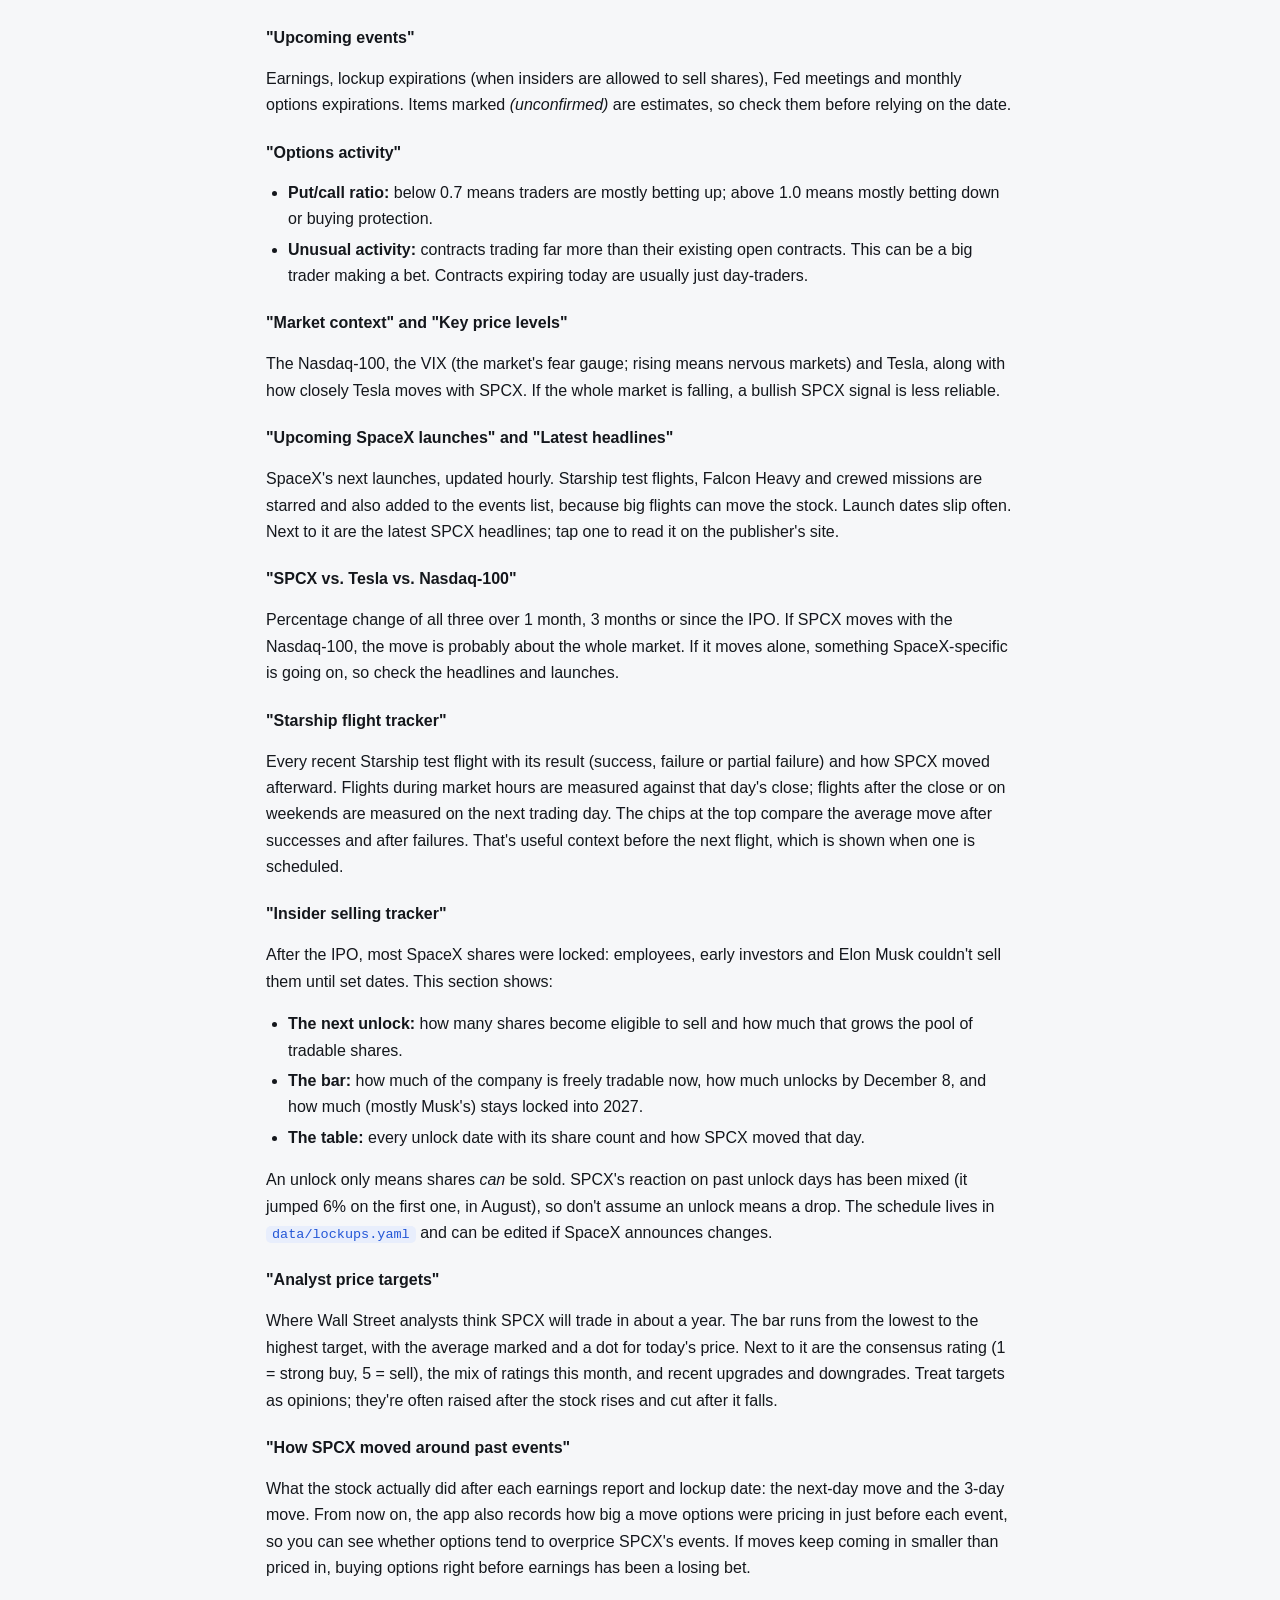
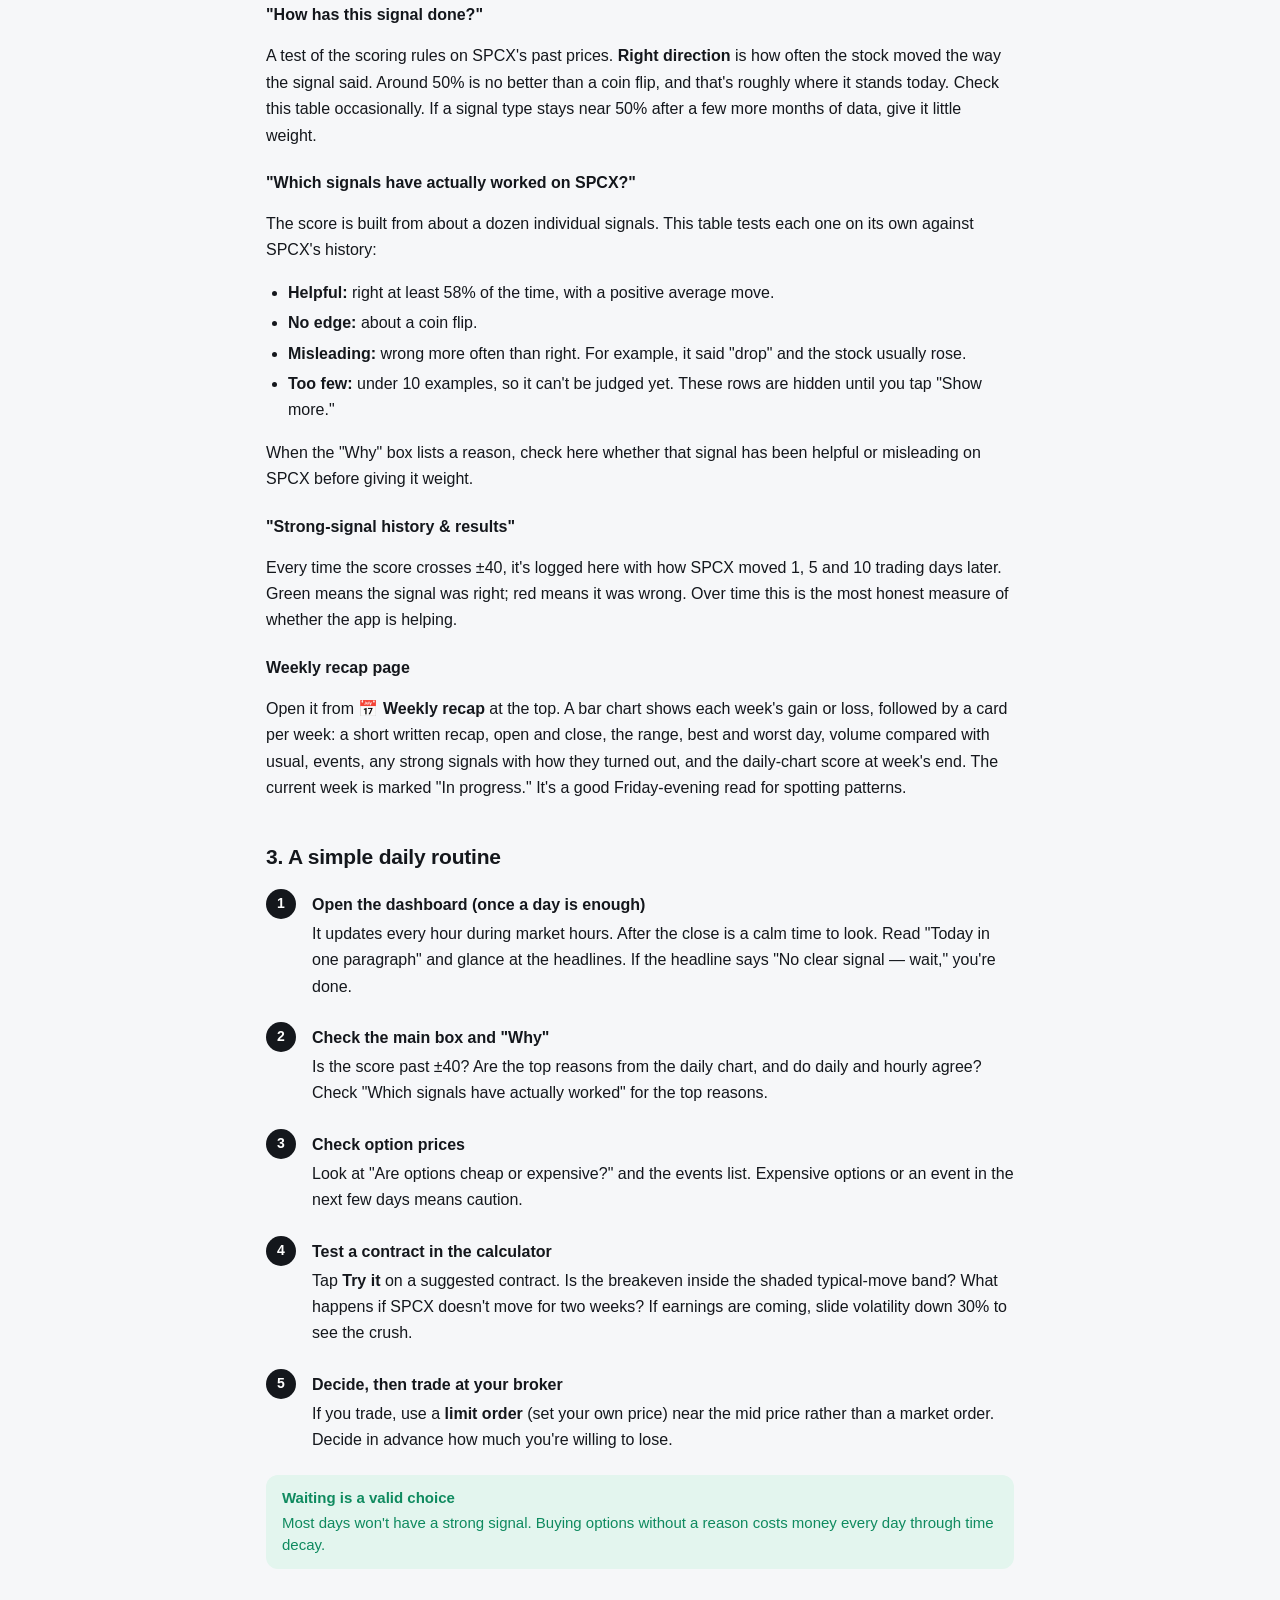
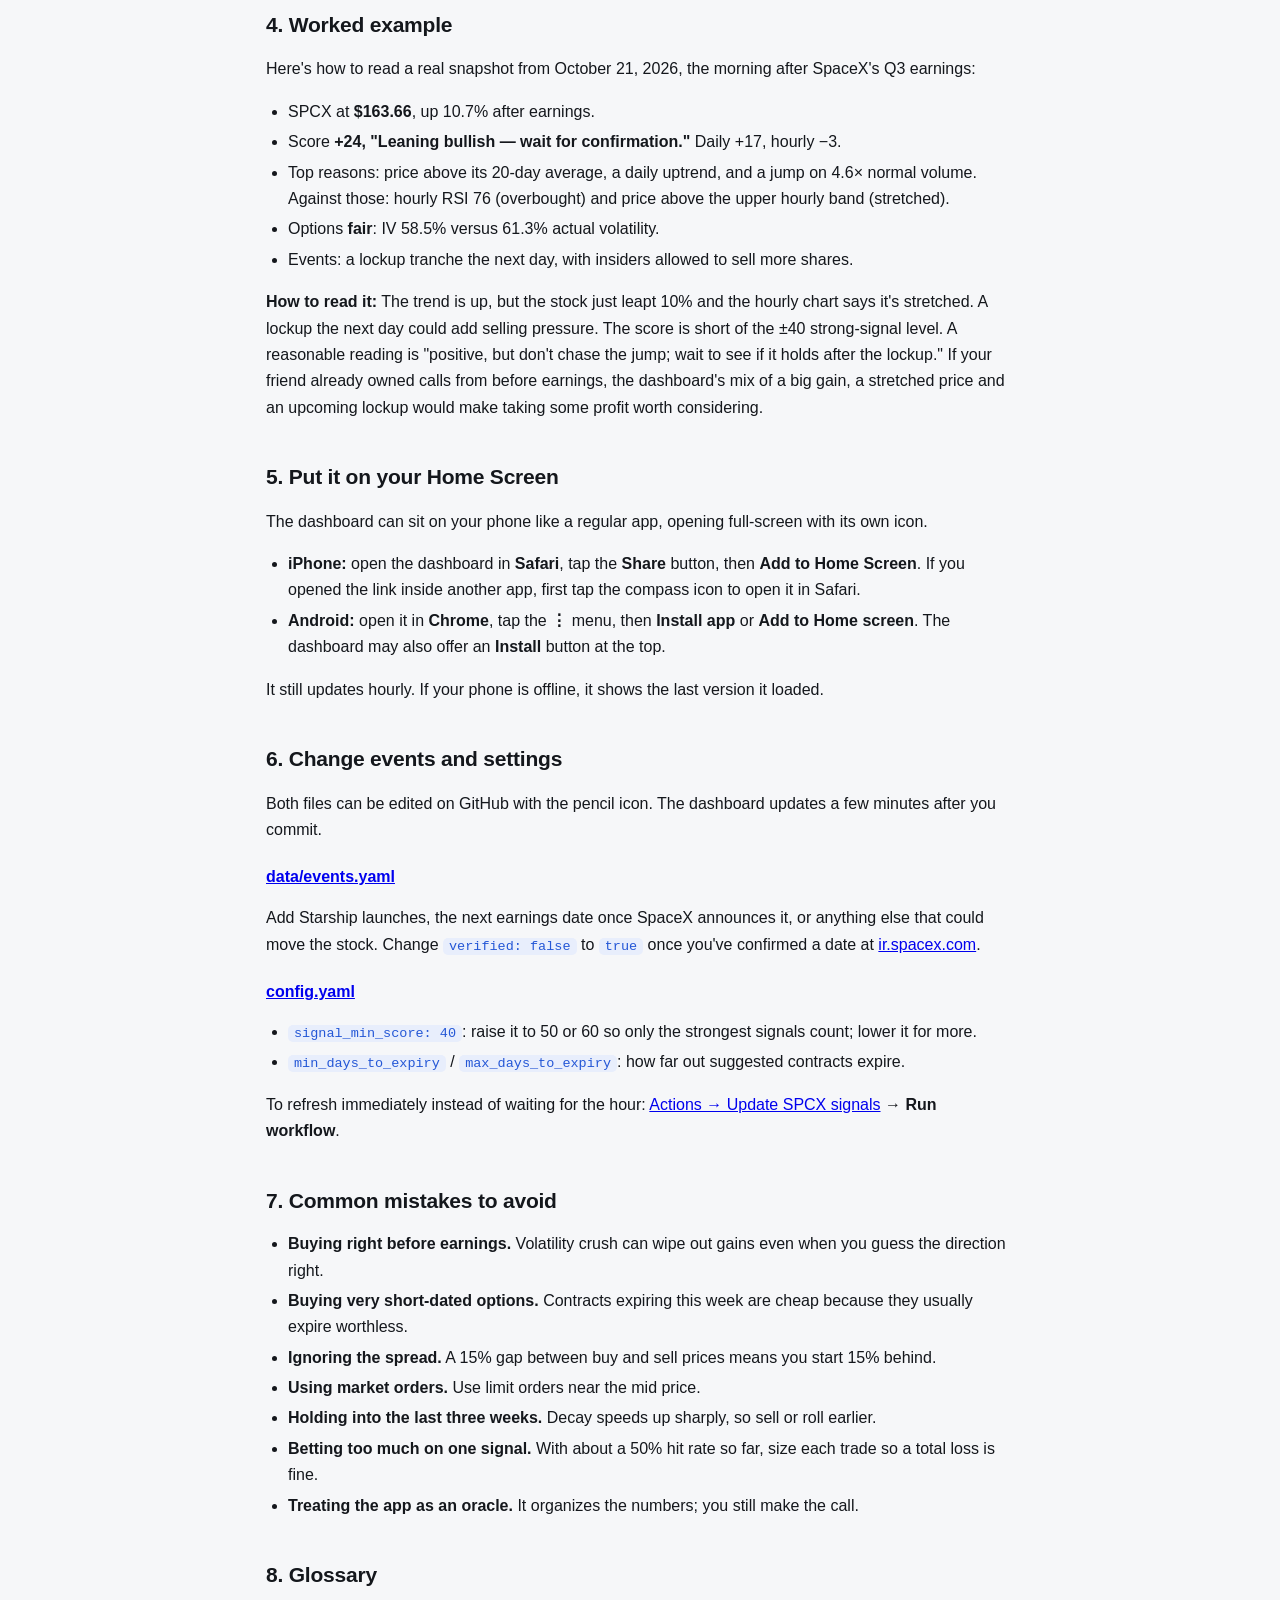
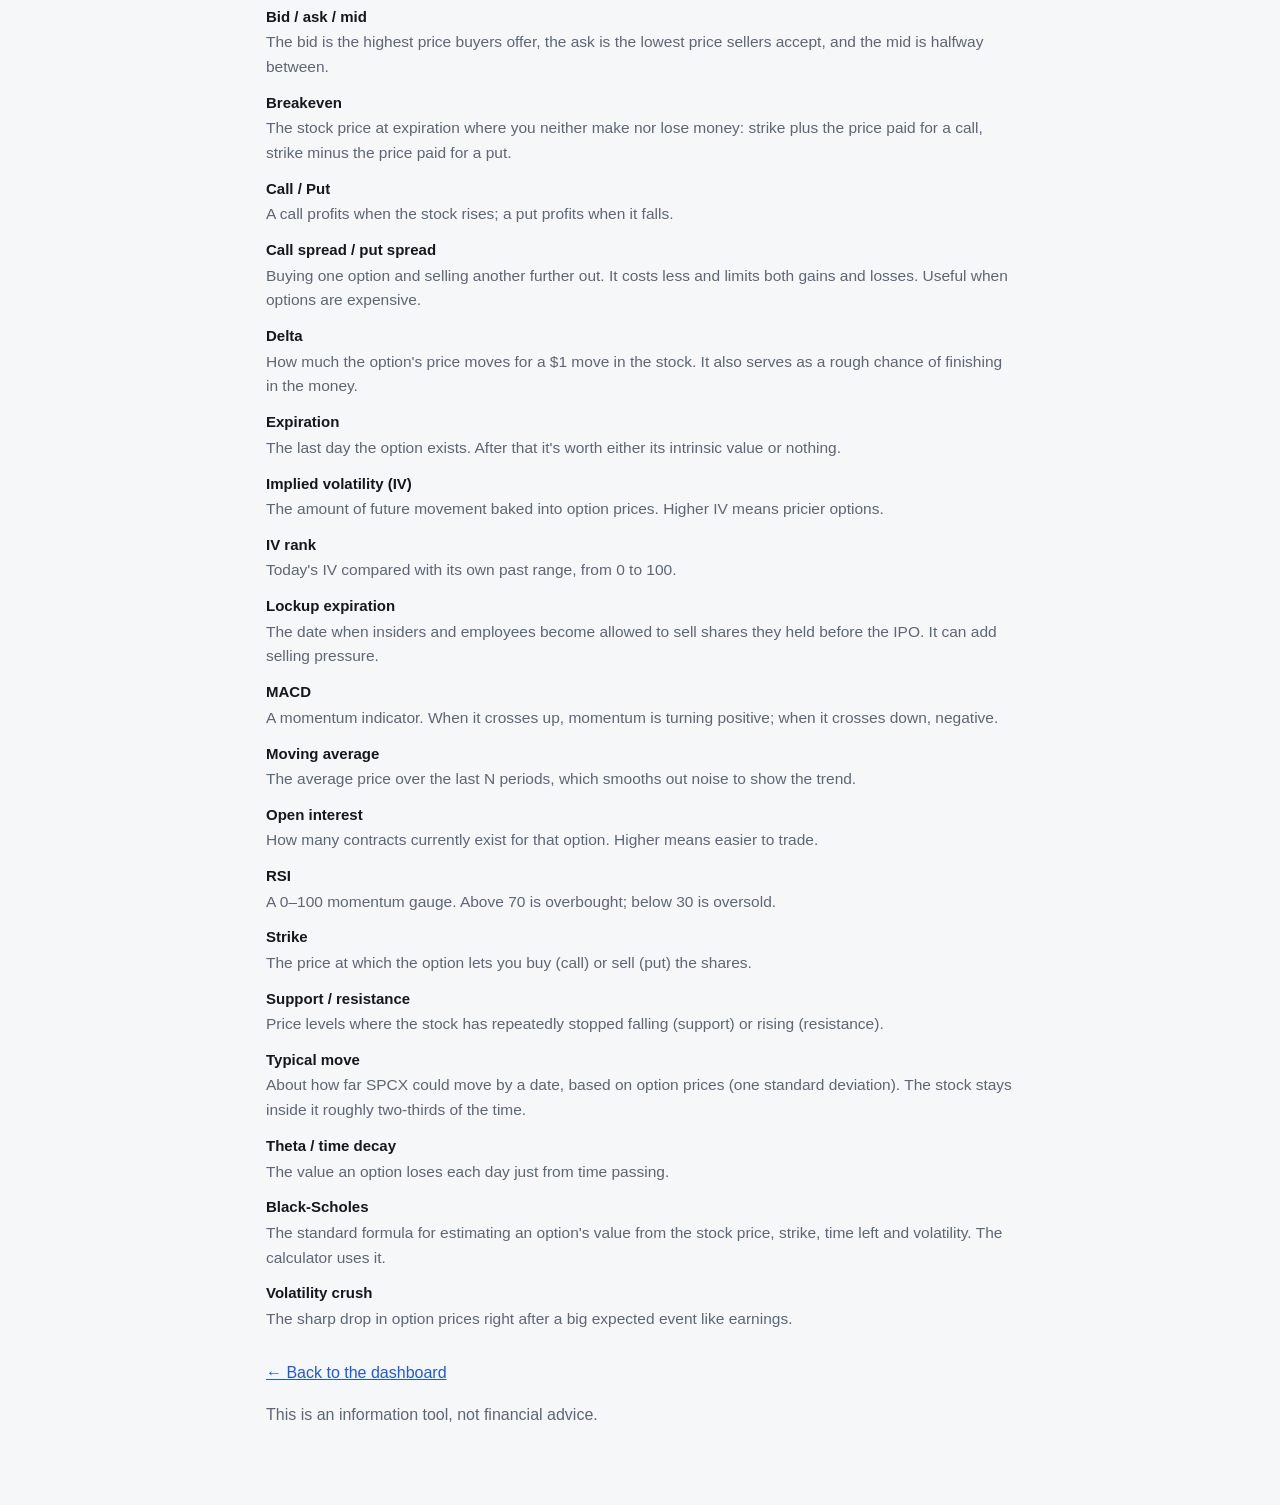
==== commit 7cafe06c: "Insider tracker: use prospectus share total; fix unlock-day wording Yahoo's sharesOutstanding for SP" ====
--- a/docs/guide.html
+++ b/docs/guide.html
@@ -210,7 +210,7 @@
     <li><strong>The bar:</strong> how much of the company is freely tradable now, how much unlocks by December 8, and how much (mostly Musk's) stays locked into 2027.</li>
     <li><strong>The table:</strong> every unlock date with its share count and how SPCX moved that day.</li>
   </ul>
-  <p>An unlock only means shares <em>can</em> be sold. So far SPCX has risen on most unlock days, so don't assume an unlock means a drop. The schedule lives in <code>data/lockups.yaml</code> and can be edited if SpaceX announces changes.</p>
+  <p>An unlock only means shares <em>can</em> be sold. SPCX's reaction on past unlock days has been mixed (it jumped 6% on the first one, in August), so don't assume an unlock means a drop. The schedule lives in <code>data/lockups.yaml</code> and can be edited if SpaceX announces changes.</p>
 
   <h3>"Analyst price targets"</h3>
   <p>Where Wall Street analysts think SPCX will trade in about a year. The bar runs from the lowest to the highest target, with the average marked and a dot for today's price. Next to it are the consensus rating (1 = strong buy, 5 = sell), the mix of ratings this month, and recent upgrades and downgrades. Treat targets as opinions; they're often raised after the stock rises and cut after it falls.</p>
